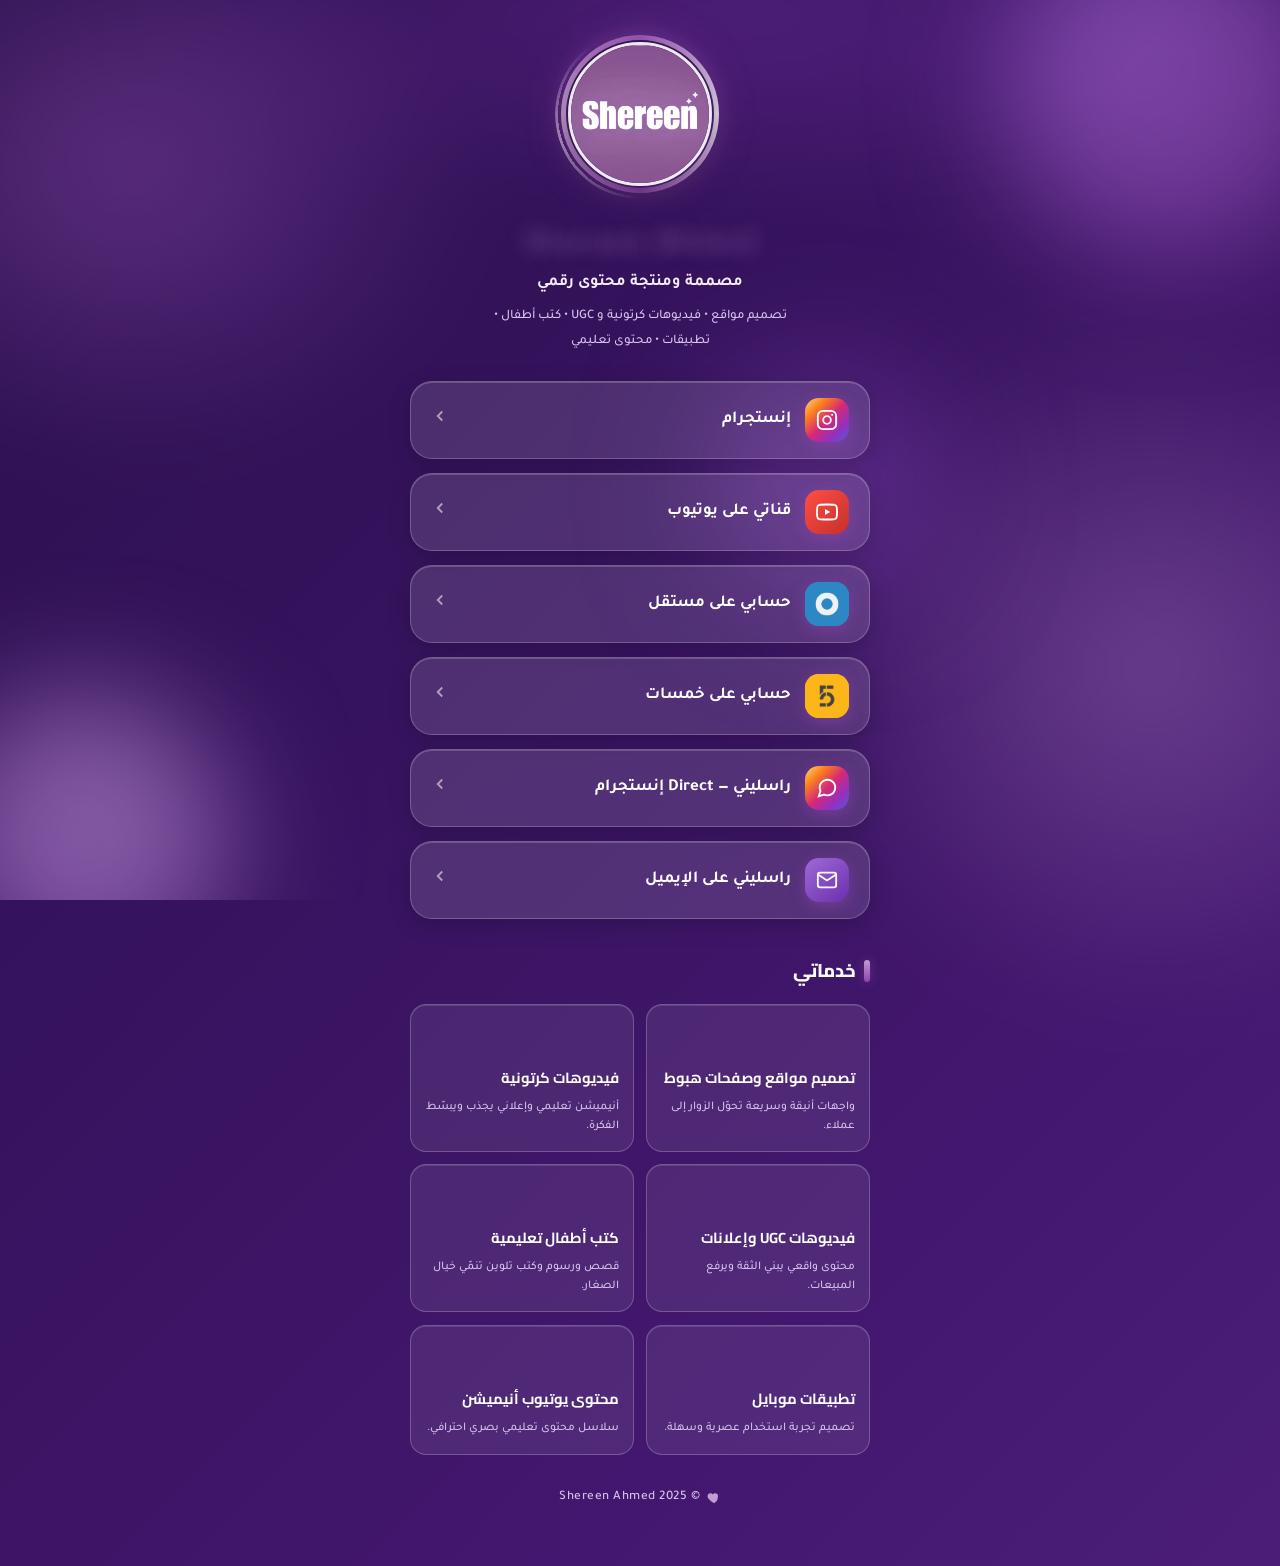
==== index.html @ d94af815 "Rename shereen-ahmed.html to index.html" ====
<!DOCTYPE html>
<html lang="ar" dir="rtl">
<head>
<meta charset="UTF-8" />
<meta name="viewport" content="width=device-width, initial-scale=1.0, maximum-scale=5.0" />
<title>Shereen Ahmed — مصممة ومنتجة محتوى رقمي</title>
<meta name="description" content="Shereen Ahmed — تصميم مواقع، فيديوهات كرتونية و UGC، كتب أطفال، تطبيقات، ومحتوى تعليمي." />
<link rel="preconnect" href="https://fonts.googleapis.com" />
<link rel="preconnect" href="https://fonts.gstatic.com" crossorigin />
<link href="https://fonts.googleapis.com/css2?family=Cairo:wght@400;600;700;800;900&family=Tajawal:wght@400;500;700;800&display=swap" rel="stylesheet" />
<style>
  :root{
    --p-deep:#5B2A86;        /* بنفسجي غامق */
    --p-mid:#8E44AD;         /* بنفسجي أساسي */
    --p-bright:#9B59B6;      /* بنفسجي فاتح */
    --p-light:#C39BD3;       /* لافندر */
    --p-pale:#EBDEF7;        /* لافندر فاتح جداً */
    --white:#ffffff;
    --glass:rgba(255,255,255,0.08);
    --glass-strong:rgba(255,255,255,0.12);
    --glass-border:rgba(255,255,255,0.22);
    --shadow-p:rgba(142,68,173,0.55);
    --text:#F4ECFB;
    --text-dim:#D6C3EC;
    --radius:22px;
    --radius-sm:16px;
  }

  *{box-sizing:border-box;margin:0;padding:0;-webkit-tap-highlight-color:transparent;}
  html{scroll-behavior:smooth;}
  body{
    font-family:'Tajawal','Cairo',system-ui,sans-serif;
    color:var(--text);
    min-height:100vh;
    overflow-x:hidden;
    background:linear-gradient(135deg,#2a0f4d,#43176f,#5B2A86,#3a134f,#4a1d73);
    background-size:300% 300%;
    animation:gradientShift 18s ease infinite;
    display:flex;
    justify-content:center;
    padding:42px 18px 60px;
    position:relative;
  }
  @keyframes gradientShift{
    0%{background-position:0% 50%;}
    50%{background-position:100% 50%;}
    100%{background-position:0% 50%;}
  }
  /* طبقة شفق (aurora) متحركة فوق الخلفية */
  body::before{
    content:"";position:fixed;inset:-30%;z-index:0;pointer-events:none;
    background:
      radial-gradient(closest-side at 25% 30%, rgba(155,89,182,.35), transparent 70%),
      radial-gradient(closest-side at 75% 65%, rgba(195,155,211,.28), transparent 70%),
      radial-gradient(closest-side at 55% 20%, rgba(110,47,160,.30), transparent 70%);
    filter:blur(40px);mix-blend-mode:screen;
    animation:aurora 24s ease-in-out infinite alternate;
  }
  @keyframes aurora{
    0%{transform:translate3d(0,0,0) rotate(0deg) scale(1);}
    50%{transform:translate3d(3%,-4%,0) rotate(8deg) scale(1.12);}
    100%{transform:translate3d(-3%,4%,0) rotate(-6deg) scale(1.05);}
  }

  /* ===== الخلفية: orbs/blobs متحركة ===== */
  .bg-fx{position:fixed;inset:0;z-index:0;overflow:hidden;pointer-events:none;}
  .orb{
    position:absolute;border-radius:50%;filter:blur(60px);opacity:.55;
    mix-blend-mode:screen;animation:float 18s ease-in-out infinite;
  }
  .orb.o1{width:340px;height:340px;top:-80px;right:-60px;
    background:radial-gradient(circle at 30% 30%,#b06ee0,#8E44AD);animation-duration:20s;}
  .orb.o2{width:300px;height:300px;bottom:-90px;left:-70px;
    background:radial-gradient(circle at 60% 40%,#d2a8ef,#9B59B6);animation-duration:24s;animation-delay:-6s;}
  .orb.o3{width:240px;height:240px;top:40%;left:55%;
    background:radial-gradient(circle at 50% 50%,#7d3fb3,#5B2A86);animation-duration:28s;animation-delay:-12s;}
  @keyframes float{
    0%,100%{transform:translate(0,0) scale(1);}
    33%{transform:translate(30px,-40px) scale(1.08);}
    66%{transform:translate(-25px,25px) scale(.95);}
  }

  /* ===== نقاط لمعان (sparkles) ===== */
  .sparkles{position:fixed;inset:0;z-index:1;pointer-events:none;}
  .spark{position:absolute;color:#fff;opacity:0;animation:twinkle 4s ease-in-out infinite;}
  @keyframes twinkle{
    0%,100%{opacity:0;transform:scale(.4) rotate(0deg);}
    50%{opacity:.9;transform:scale(1) rotate(90deg);}
  }

  /* ===== الحاوية ===== */
  .wrap{
    position:relative;z-index:2;width:100%;max-width:460px;
    display:flex;flex-direction:column;align-items:center;
  }

  /* عناصر تدخل بأنيميشن سينمائي (fade + scale + blur clear) */
  .reveal{opacity:0;transform:translateY(34px) scale(.94);filter:blur(8px);
    animation:revealUp 1.1s cubic-bezier(.16,.84,.27,1) forwards;}
  @keyframes revealUp{to{opacity:1;transform:translateY(0) scale(1);filter:blur(0);}}

  /* كشف الاسم حرف حرف */
  .name{perspective:600px;direction:ltr;unicode-bidi:bidi-override;}
  .name .ch{
    display:inline-block;opacity:0;transform:translateY(40px) rotateX(-90deg);
    transform-origin:bottom;animation:charIn .7s cubic-bezier(.2,.9,.3,1) forwards;
  }
  .name .ch.space{width:.3em;}
  @keyframes charIn{to{opacity:1;transform:translateY(0) rotateX(0);}}

  /* ===== الصورة الشخصية بإطار مضيء دوّار ===== */
  .avatar-shell{position:relative;width:144px;height:144px;margin-bottom:22px;}
  /* هالة نابضة خلف الصورة */
  .avatar-shell::before{
    content:"";position:absolute;inset:-22px;border-radius:50%;z-index:0;
    background:radial-gradient(circle,rgba(155,89,182,.55),transparent 70%);
    animation:halo 3.4s ease-in-out infinite;
  }
  @keyframes halo{
    0%,100%{transform:scale(.9);opacity:.5;}
    50%{transform:scale(1.15);opacity:.9;}
  }
  .avatar-ring{
    position:absolute;inset:-7px;border-radius:50%;
    background:conic-gradient(from 0deg,#9B59B6,#EBDEF7,#8E44AD,#C39BD3,#9B59B6);
    animation:spin 6s linear infinite;
    filter:drop-shadow(0 0 16px var(--shadow-p));
  }
  /* حلقة ثانية معاكسة الاتجاه */
  .avatar-ring2{
    position:absolute;inset:-13px;border-radius:50%;z-index:0;
    background:conic-gradient(from 180deg,transparent,rgba(235,222,247,.7),transparent 40%);
    animation:spinRev 9s linear infinite;
    -webkit-mask:radial-gradient(farthest-side,transparent calc(100% - 3px),#000 0);
            mask:radial-gradient(farthest-side,transparent calc(100% - 3px),#000 0);
  }
  .avatar-ring::after{
    content:"";position:absolute;inset:5px;border-radius:50%;
    background:linear-gradient(160deg,#3a134f,#5B2A86);
  }
  @keyframes spin{to{transform:rotate(360deg);}}
  @keyframes spinRev{to{transform:rotate(-360deg);}}
  .avatar{
    position:absolute;inset:0;width:100%;height:100%;border-radius:50%;
    object-fit:cover;border:3px solid rgba(255,255,255,.9);z-index:2;
    box-shadow:0 8px 30px rgba(0,0,0,.4);
    opacity:0;transform:scale(.5) rotate(-18deg);filter:blur(10px);
    animation:avatarIn 1.2s cubic-bezier(.16,.84,.27,1) .1s forwards;
  }
  @keyframes avatarIn{to{opacity:1;transform:scale(1) rotate(0);filter:blur(0);}}

  /* ===== الاسم والتعريف ===== */
  .name{
    font-family:'Cairo',sans-serif;font-weight:900;font-size:2rem;letter-spacing:.5px;
    background:linear-gradient(120deg,#fff 0%,#EBDEF7 50%,#C39BD3 100%);
    -webkit-background-clip:text;background-clip:text;color:transparent;
    text-shadow:0 2px 18px rgba(195,155,211,.25);margin-bottom:6px;text-align:center;
  }
  .tagline{font-size:1.02rem;font-weight:700;color:var(--text);text-align:center;margin-bottom:12px;}
  .services-line{
    font-size:.82rem;color:var(--text-dim);text-align:center;line-height:1.9;
    max-width:340px;margin-bottom:26px;font-weight:500;
  }
  .services-line span{white-space:nowrap;}

  /* ===== أزرار الروابط ===== */
  .links{width:100%;display:flex;flex-direction:column;gap:14px;margin-bottom:34px;}
  .link-btn{
    position:relative;display:flex;align-items:center;gap:14px;width:100%;
    padding:16px 20px;border-radius:var(--radius);cursor:pointer;text-decoration:none;
    color:var(--white);font-family:'Tajawal',sans-serif;font-weight:700;font-size:1.05rem;
    background:var(--glass-strong);backdrop-filter:blur(14px);-webkit-backdrop-filter:blur(14px);
    border:1px solid var(--glass-border);overflow:hidden;
    box-shadow:0 6px 22px rgba(0,0,0,.18),inset 0 1px 0 rgba(255,255,255,.18);
    transform-style:preserve-3d;will-change:transform;
    transition:transform .3s cubic-bezier(.2,.7,.2,1),box-shadow .35s,border-color .35s;
  }
  /* وهج زجاجي يتبع المؤشر */
  .link-btn .glow{
    position:absolute;inset:0;border-radius:inherit;pointer-events:none;opacity:0;
    background:radial-gradient(180px circle at var(--mx,50%) var(--my,50%),rgba(235,222,247,.30),transparent 60%);
    transition:opacity .3s;z-index:1;
  }
  .link-btn:hover .glow{opacity:1;}
  .link-btn .ic,.link-btn .txt,.link-btn .arrow{position:relative;z-index:2;transform:translateZ(28px);}
  .link-btn .ic{
    flex-shrink:0;width:44px;height:44px;border-radius:14px;display:grid;place-items:center;
    background:linear-gradient(140deg,var(--p-bright),var(--p-deep));
    box-shadow:0 4px 14px var(--shadow-p);transition:box-shadow .35s,transform .35s;
  }
  .link-btn:hover .ic{box-shadow:0 0 18px var(--p-light),0 4px 14px var(--shadow-p);}
  /* ألوان أيقونات المنصات */
  .ic-ig{background:linear-gradient(135deg,#feda75,#fa7e1e,#d62976,#962fbf,#4f5bd5)!important;}
  .ic-yt{background:linear-gradient(135deg,#ff4e45,#c4302b)!important;}
  .ic-mq{background:#3b8dd0!important;}
  .ic-km{background:#f7b500!important;}
  /* صور اللوجو داخل الأيقونة */
  .ic img{width:100%;height:100%;object-fit:cover;border-radius:inherit;display:block;}
  .ic-em{background:linear-gradient(140deg,#a06ad6,#6a2fae)!important;}
  .link-btn .ic svg{width:22px;height:22px;stroke:#fff;fill:none;stroke-width:2;}
  .link-btn .txt{flex:1;text-align:right;}
  .link-btn .arrow{opacity:.55;transition:transform .35s,opacity .35s;}
  .link-btn .arrow svg{width:18px;height:18px;stroke:#fff;fill:none;stroke-width:2.4;}
  /* shine sweep */
  .link-btn::before{
    content:"";position:absolute;top:0;left:-140%;width:60%;height:100%;
    background:linear-gradient(115deg,transparent,rgba(255,255,255,.38),transparent);
    transform:skewX(-20deg);transition:none;
  }
  .link-btn:hover{
    transform:translateY(-5px);border-color:rgba(195,155,211,.6);
    box-shadow:0 14px 34px var(--shadow-p),0 0 0 1px rgba(195,155,211,.35),inset 0 1px 0 rgba(255,255,255,.25);
  }
  .link-btn:hover::before{animation:sweep .85s ease;}
  @keyframes sweep{from{left:-140%;}to{left:140%;}}
  .link-btn:hover .arrow{transform:translateX(-5px);opacity:1;}
  .link-btn:active{transform:translateY(-1px) scale(.99);}

  /* ===== قسم الخدمات ===== */
  .section-title{
    font-family:'Cairo',sans-serif;font-weight:800;font-size:1.15rem;color:#fff;
    margin-bottom:16px;display:flex;align-items:center;gap:8px;align-self:flex-start;
  }
  .section-title::before{content:"";width:6px;height:22px;border-radius:4px;
    background:linear-gradient(var(--p-light),var(--p-mid));box-shadow:0 0 10px var(--shadow-p);}
  .services-grid{
    width:100%;display:grid;grid-template-columns:repeat(2,1fr);gap:12px;margin-bottom:36px;
  }
  .svc-card{
    position:relative;background:var(--glass);backdrop-filter:blur(12px);-webkit-backdrop-filter:blur(12px);
    border:1px solid var(--glass-border);border-radius:var(--radius-sm);
    padding:16px 14px;display:flex;flex-direction:column;gap:9px;overflow:hidden;
    box-shadow:inset 0 1px 0 rgba(255,255,255,.12);
    transform-style:preserve-3d;will-change:transform;
    transition:transform .3s cubic-bezier(.2,.7,.2,1),box-shadow .3s,border-color .3s;
  }
  .svc-card .glare{
    position:absolute;inset:0;border-radius:inherit;pointer-events:none;opacity:0;z-index:1;
    background:radial-gradient(140px circle at var(--mx,50%) var(--my,50%),rgba(255,255,255,.28),transparent 55%);
    transition:opacity .3s;
  }
  .svc-card:hover .glare{opacity:1;}
  .svc-card:hover{border-color:rgba(195,155,211,.6);box-shadow:0 14px 30px var(--shadow-p);}
  .svc-card .svc-ic,.svc-card h3,.svc-card p{position:relative;z-index:2;transform:translateZ(22px);}
  .svc-card .svc-ic{width:38px;height:38px;border-radius:11px;display:grid;place-items:center;
    background:linear-gradient(140deg,rgba(195,155,211,.35),rgba(91,42,134,.55));border:1px solid var(--glass-border);}
  .svc-card .svc-ic svg{width:20px;height:20px;stroke:#fff;fill:none;stroke-width:1.9;}
  .svc-card h3{font-family:'Cairo',sans-serif;font-size:.92rem;font-weight:700;color:#fff;line-height:1.4;}
  .svc-card p{font-size:.74rem;color:var(--text-dim);line-height:1.6;font-weight:500;}

  /* ===== Footer ===== */
  footer{text-align:center;font-size:.82rem;color:var(--text-dim);font-weight:500;
    letter-spacing:.5px;opacity:.85;display:flex;align-items:center;gap:7px;}
  footer .heart{color:var(--p-light);}

  @media(max-width:380px){
    .name{font-size:1.7rem;}
    .services-grid{grid-template-columns:1fr;}
    .link-btn{font-size:.98rem;padding:14px 16px;}
  }
  @media (prefers-reduced-motion:reduce){
    .reveal,.orb,.spark,.avatar-ring,.avatar-ring2,.avatar,.name .ch,
    body,body::before,.avatar-shell::before{animation:none!important;}
    .reveal,.name .ch,.avatar{opacity:1!important;transform:none!important;filter:none!important;}
  }
</style>
</head>
<body>

  <!-- خلفية متحركة -->
  <div class="bg-fx">
    <div class="orb o1"></div>
    <div class="orb o2"></div>
    <div class="orb o3"></div>
  </div>
  <div class="sparkles" id="sparkles"></div>

  <main class="wrap">

    <!-- الصورة الشخصية -->
    <div class="avatar-shell reveal" style="animation-delay:.05s">
      <div class="avatar-ring2"></div>
      <div class="avatar-ring"></div>
      <img class="avatar" src="logo.png" alt="Shereen Ahmed" />
    </div>

    <!-- الاسم -->
    <h1 class="name" id="nameEl" data-text="Shereen Ahmed">Shereen Ahmed</h1>
    <p class="tagline reveal" style="animation-delay:1.15s">مصممة ومنتجة محتوى رقمي</p>
    <p class="services-line reveal" style="animation-delay:1.35s">
      <span>تصميم مواقع</span> • <span>فيديوهات كرتونية و UGC</span> • <span>كتب أطفال</span> • <span>تطبيقات</span> • <span>محتوى تعليمي</span>
    </p>

    <!-- أزرار الروابط -->
    <nav class="links reveal" style="animation-delay:1.55s" id="links">
      <a class="link-btn" href="https://www.instagram.com/shereensedik86/" target="_blank" rel="noopener">
        <span class="glow"></span>
        <span class="ic ic-ig"><svg viewBox="0 0 24 24"><rect x="2" y="2" width="20" height="20" rx="5.5"/><circle cx="12" cy="12" r="4.2"/><circle cx="17.6" cy="6.4" r="1.1" fill="#fff" stroke="none"/></svg></span>
        <span class="txt">إنستجرام</span>
        <span class="arrow"><svg viewBox="0 0 24 24"><polyline points="15 18 9 12 15 6"/></svg></span>
      </a>
      <a class="link-btn" href="https://www.youtube.com/@Meswadda1" target="_blank" rel="noopener">
        <span class="glow"></span>
        <span class="ic ic-yt"><svg viewBox="0 0 24 24"><path d="M22.5 6.4a3 3 0 0 0-2.1-2.1C18.6 3.8 12 3.8 12 3.8s-6.6 0-8.4.5A3 3 0 0 0 1.5 6.4 31 31 0 0 0 1 12a31 31 0 0 0 .5 5.6 3 3 0 0 0 2.1 2.1c1.8.5 8.4.5 8.4.5s6.6 0 8.4-.5a3 3 0 0 0 2.1-2.1A31 31 0 0 0 23 12a31 31 0 0 0-.5-5.6z"/><polygon points="9.8 15.3 15.5 12 9.8 8.7 9.8 15.3" fill="#fff" stroke="none"/></svg></span>
        <span class="txt">قناتي على يوتيوب</span>
        <span class="arrow"><svg viewBox="0 0 24 24"><polyline points="15 18 9 12 15 6"/></svg></span>
      </a>
      <a class="link-btn" href="https://mostaql.com/u/shereen_ahmed86" target="_blank" rel="noopener">
        <span class="glow"></span>
        <span class="ic ic-mq"><img src="1images.png" alt="مستقل" /></span>
        <span class="txt">حسابي على مستقل</span>
        <span class="arrow"><svg viewBox="0 0 24 24"><polyline points="15 18 9 12 15 6"/></svg></span>
      </a>
      <a class="link-btn" href="https://khamsat.com/user/shereen_ahmed86" target="_blank" rel="noopener">
        <span class="glow"></span>
        <span class="ic ic-km"><img src="images.png" alt="خمسات" /></span>
        <span class="txt">حسابي على خمسات</span>
        <span class="arrow"><svg viewBox="0 0 24 24"><polyline points="15 18 9 12 15 6"/></svg></span>
      </a>
      <a class="link-btn" href="https://ig.me/m/shereensedik86" target="_blank" rel="noopener">
        <span class="glow"></span>
        <span class="ic ic-ig"><svg viewBox="0 0 24 24"><path d="M21 11.5a8.38 8.38 0 0 1-.9 3.8 8.5 8.5 0 0 1-7.6 4.7 8.38 8.38 0 0 1-3.8-.9L3 21l1.9-5.7a8.38 8.38 0 0 1-.9-3.8 8.5 8.5 0 0 1 4.7-7.6 8.38 8.38 0 0 1 3.8-.9h.5a8.48 8.48 0 0 1 8 8v.5z"/></svg></span>
        <span class="txt">راسليني — Direct إنستجرام</span>
        <span class="arrow"><svg viewBox="0 0 24 24"><polyline points="15 18 9 12 15 6"/></svg></span>
      </a>
      <a class="link-btn" href="mailto:khamsatprojects@gmail.com" rel="noopener">
        <span class="glow"></span>
        <span class="ic ic-em"><svg viewBox="0 0 24 24"><rect x="2" y="4" width="20" height="16" rx="2.5"/><path d="M3 6.5l9 6 9-6"/></svg></span>
        <span class="txt">راسليني على الإيميل</span>
        <span class="arrow"><svg viewBox="0 0 24 24"><polyline points="15 18 9 12 15 6"/></svg></span>
      </a>
    </nav>

    <!-- قسم الخدمات -->
    <h2 class="section-title reveal" style="animation-delay:1.8s">خدماتي</h2>
    <section class="services-grid reveal" style="animation-delay:1.95s">
      <article class="svc-card">
        <span class="glare"></span>
        <span class="svc-ic"><svg viewBox="0 0 24 24"><rect x="2" y="3" width="20" height="14" rx="2"/><line x1="8" y1="21" x2="16" y2="21"/><line x1="12" y1="17" x2="12" y2="21"/></svg></span>
        <h3>تصميم مواقع وصفحات هبوط</h3>
        <p>واجهات أنيقة وسريعة تحوّل الزوار إلى عملاء.</p>
      </article>
      <article class="svc-card">
        <span class="glare"></span>
        <span class="svc-ic"><svg viewBox="0 0 24 24"><polygon points="23 7 16 12 23 17 23 7"/><rect x="1" y="5" width="15" height="14" rx="2"/></svg></span>
        <h3>فيديوهات كرتونية</h3>
        <p>أنيميشن تعليمي وإعلاني يجذب ويبسّط الفكرة.</p>
      </article>
      <article class="svc-card">
        <span class="glare"></span>
        <span class="svc-ic"><svg viewBox="0 0 24 24"><path d="M17 2.1l4 4-12 12H5v-4z"/><path d="M14 5l4 4"/></svg></span>
        <h3>فيديوهات UGC وإعلانات</h3>
        <p>محتوى واقعي يبني الثقة ويرفع المبيعات.</p>
      </article>
      <article class="svc-card">
        <span class="glare"></span>
        <span class="svc-ic"><svg viewBox="0 0 24 24"><path d="M2 3h6a4 4 0 0 1 4 4v14a3 3 0 0 0-3-3H2z"/><path d="M22 3h-6a4 4 0 0 0-4 4v14a3 3 0 0 1 3-3h7z"/></svg></span>
        <h3>كتب أطفال تعليمية</h3>
        <p>قصص ورسوم وكتب تلوين تنمّي خيال الصغار.</p>
      </article>
      <article class="svc-card">
        <span class="glare"></span>
        <span class="svc-ic"><svg viewBox="0 0 24 24"><rect x="5" y="2" width="14" height="20" rx="3"/><line x1="12" y1="18" x2="12" y2="18"/></svg></span>
        <h3>تطبيقات موبايل</h3>
        <p>تصميم تجربة استخدام عصرية وسهلة.</p>
      </article>
      <article class="svc-card">
        <span class="glare"></span>
        <span class="svc-ic"><svg viewBox="0 0 24 24"><path d="M22.5 6.4a3 3 0 0 0-2.1-2.1C18.6 3.8 12 3.8 12 3.8s-6.6 0-8.4.5A3 3 0 0 0 1.5 6.4 31 31 0 0 0 1 12a31 31 0 0 0 .5 5.6 3 3 0 0 0 2.1 2.1c1.8.5 8.4.5 8.4.5s6.6 0 8.4-.5a3 3 0 0 0 2.1-2.1A31 31 0 0 0 23 12a31 31 0 0 0-.5-5.6z"/><polygon points="9.8 15.3 15.5 12 9.8 8.7 9.8 15.3"/></svg></span>
        <h3>محتوى يوتيوب أنيميشن</h3>
        <p>سلاسل محتوى تعليمي بصري احترافي.</p>
      </article>
    </section>

    <footer class="reveal" style="animation-delay:2.15s">
      <svg class="heart" width="14" height="14" viewBox="0 0 24 24" fill="currentColor"><path d="M12 21s-7-4.35-10-8.5C-0.5 8 2 4 6 4c2 0 3.5 1.2 4 2 .5-.8 2-2 4-2 4 0 6.5 4 4 8.5C19 16.65 12 21 12 21z"/></svg>
      © Shereen Ahmed 2025
    </footer>
  </main>

<script>
(function(){
  "use strict";

  var reduceMotion = window.matchMedia && window.matchMedia('(prefers-reduced-motion: reduce)').matches;

  /* ===== كشف الاسم حرف حرف ===== */
  (function splitName(){
    var el = document.getElementById('nameEl');
    if(!el) return;
    var text = el.getAttribute('data-text') || el.textContent;
    el.textContent = '';
    var base = 0.55; // يبدأ بعد ظهور الصورة
    for(var i=0;i<text.length;i++){
      var c = text[i];
      var span = document.createElement('span');
      span.className = 'ch' + (c === ' ' ? ' space' : '');
      span.textContent = c === ' ' ? ' ' : c;
      if(reduceMotion){ span.style.opacity=1; span.style.transform='none'; }
      else { span.style.animationDelay = (base + i*0.045) + 's'; }
      el.appendChild(span);
    }
  })();

  /* ===== تأثير الميل ثلاثي الأبعاد (3D tilt) ===== */
  (function tilt(){
    if(reduceMotion) return;
    var isTouch = window.matchMedia && window.matchMedia('(hover: none)').matches;
    if(isTouch) return; // نتركه للموبايل بدون tilt لتجربة أنعم

    var cards = document.querySelectorAll('.svc-card, .link-btn');
    cards.forEach(function(card){
      var max = card.classList.contains('link-btn') ? 7 : 11; // درجة الميل
      card.addEventListener('pointermove', function(e){
        var r = card.getBoundingClientRect();
        var px = (e.clientX - r.left) / r.width;
        var py = (e.clientY - r.top) / r.height;
        var rx = (0.5 - py) * max;
        var ry = (px - 0.5) * max;
        var lift = card.classList.contains('link-btn') ? 'translateY(-5px)' : 'translateY(-2px)';
        card.style.transform = 'perspective(700px) rotateX('+rx+'deg) rotateY('+ry+'deg) '+lift;
        card.style.setProperty('--mx', (px*100)+'%');
        card.style.setProperty('--my', (py*100)+'%');
      });
      card.addEventListener('pointerleave', function(){
        card.style.transform = '';
      });
    });
  })();

  /* ===== توليد نقاط اللمعان ===== */
  (function makeSparkles(){
    var box = document.getElementById('sparkles');
    var count = 22;
    var svg = '<svg width="14" height="14" viewBox="0 0 24 24" fill="currentColor"><path d="M12 0l2.4 8.4L24 12l-9.6 3.6L12 24l-2.4-8.4L0 12l9.6-3.6z"/></svg>';
    for(var i=0;i<count;i++){
      var s = document.createElement('span');
      s.className = 'spark';
      s.innerHTML = svg;
      var size = (Math.random()*10 + 6);
      s.style.left = (Math.random()*100) + '%';
      s.style.top  = (Math.random()*100) + '%';
      s.style.width = size + 'px';
      s.style.height = size + 'px';
      s.style.animationDelay = (Math.random()*4) + 's';
      s.style.animationDuration = (3 + Math.random()*3) + 's';
      box.appendChild(s);
    }
  })();
})();
</script>
</body>
</html>
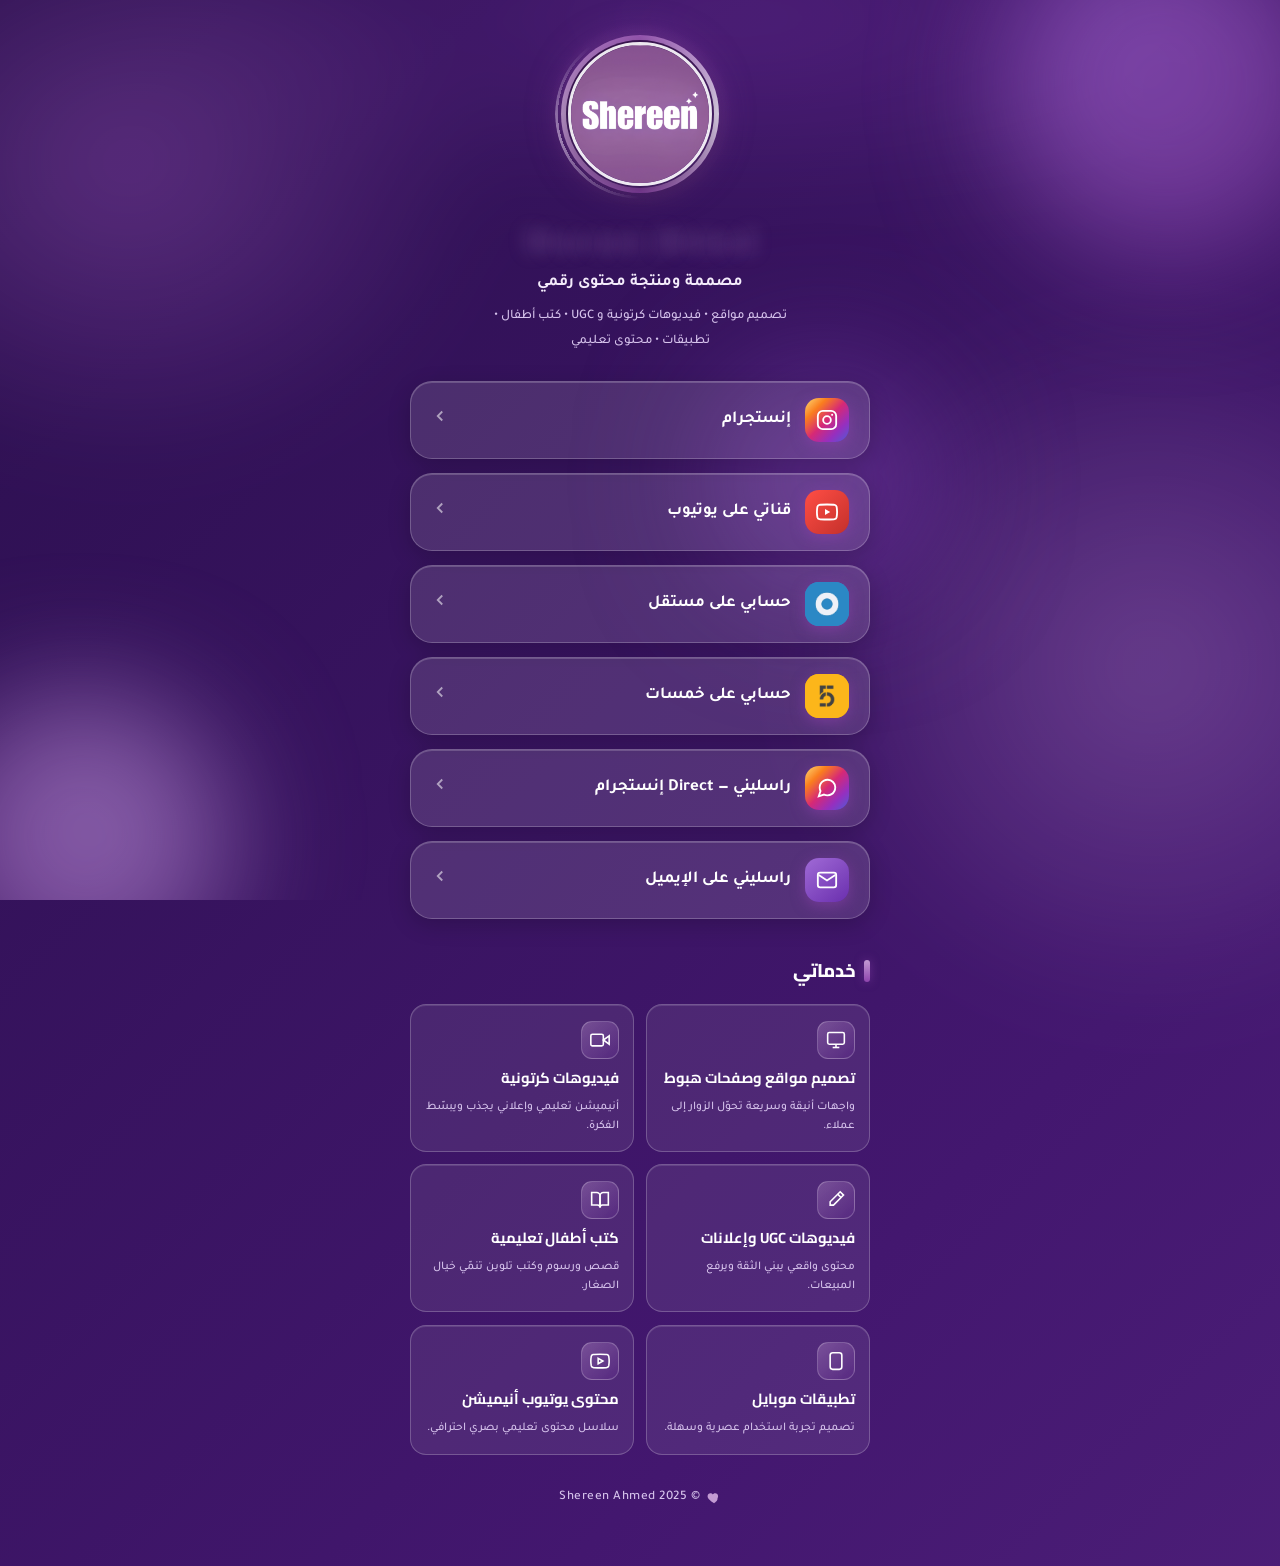
==== commit c4953aa3: "Update index.html" ====
--- a/index.html
+++ b/index.html
@@ -101,11 +101,13 @@
 
   /* كشف الاسم حرف حرف */
   .name{perspective:600px;direction:ltr;unicode-bidi:bidi-override;}
-  .name .ch{
-    display:inline-block;opacity:0;transform:translateY(40px) rotateX(-90deg);
+  .name .ch{display:inline-block;} /* الوضع الافتراضي: ظاهر دائماً (آمن لو الأنيميشن ما اشتغلش) */
+  .name .ch.space{width:.3em;}
+  /* الأنيميشن يشتغل فقط لما الـ JS يضيف كلاس animate */
+  .name.animate .ch{
+    opacity:0;transform:translateY(40px) rotateX(-90deg);
     transform-origin:bottom;animation:charIn .7s cubic-bezier(.2,.9,.3,1) forwards;
   }
-  .name .ch.space{width:.3em;}
   @keyframes charIn{to{opacity:1;transform:translateY(0) rotateX(0);}}
 
   /* ===== الصورة الشخصية بإطار مضيء دوّار ===== */
@@ -396,10 +398,10 @@
       var span = document.createElement('span');
       span.className = 'ch' + (c === ' ' ? ' space' : '');
       span.textContent = c === ' ' ? ' ' : c;
-      if(reduceMotion){ span.style.opacity=1; span.style.transform='none'; }
-      else { span.style.animationDelay = (base + i*0.045) + 's'; }
+      if(!reduceMotion){ span.style.animationDelay = (base + i*0.045) + 's'; }
       el.appendChild(span);
     }
+    if(!reduceMotion){ el.classList.add('animate'); }
   })();
 
   /* ===== تأثير الميل ثلاثي الأبعاد (3D tilt) ===== */
@@ -447,6 +449,27 @@
       box.appendChild(s);
     }
   })();
+
+  /* ===== شبكة أمان: ضمان ظهور كل العناصر حتى لو الأنيميشن ما اكتمل ===== */
+  /* (بعض متصفحات التطبيقات مثل إنستجرام قد تؤخّر/توقف الأنيميشن) */
+  function forceVisible(){
+    var nodes = document.querySelectorAll('.reveal');
+    for(var i=0;i<nodes.length;i++){
+      var n = nodes[i];
+      n.style.opacity = '1';
+      n.style.transform = 'none';
+      n.style.filter = 'none';
+    }
+    var name = document.getElementById('nameEl');
+    if(name){
+      var chs = name.querySelectorAll('.ch');
+      for(var j=0;j<chs.length;j++){
+        chs[j].style.opacity = '1';
+        chs[j].style.transform = 'none';
+      }
+    }
+  }
+  setTimeout(forceVisible, 4000);
 })();
 </script>
 </body>
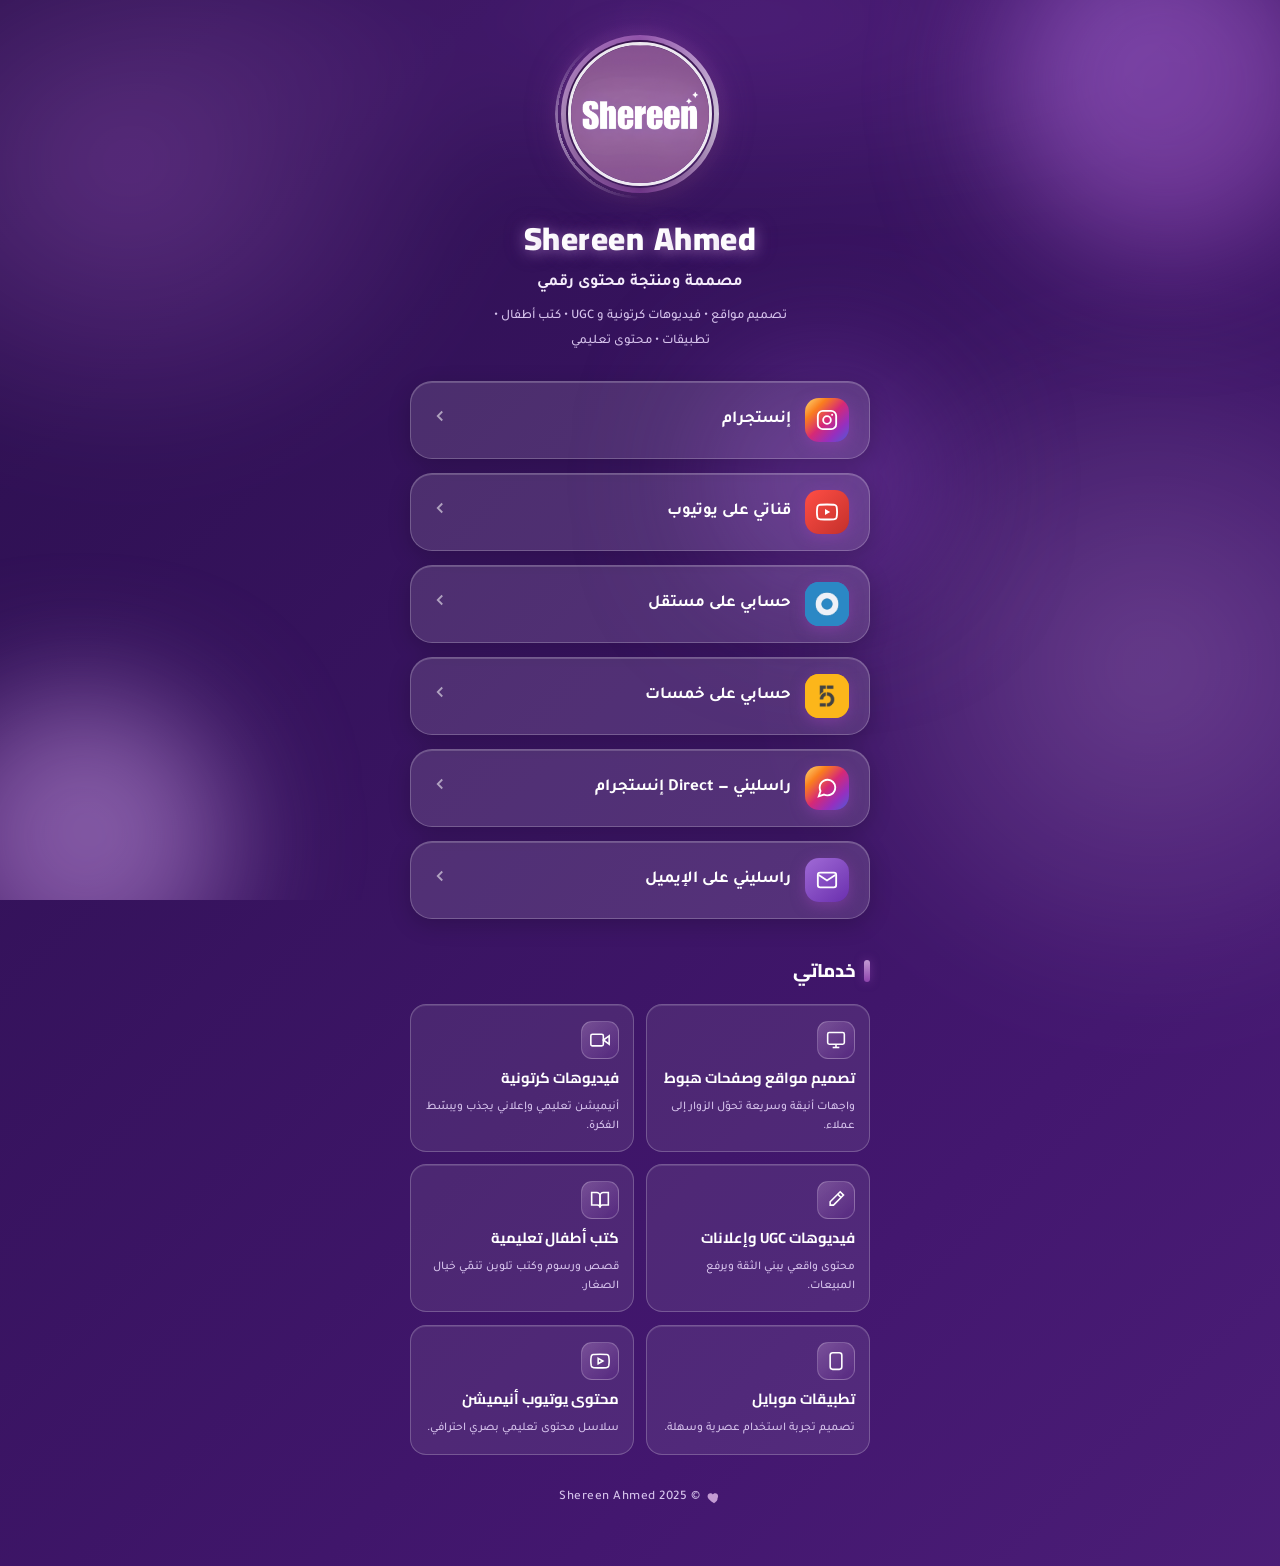
==== commit 074d7a21: "Update index.html" ====
--- a/index.html
+++ b/index.html
@@ -154,9 +154,9 @@
   /* ===== الاسم والتعريف ===== */
   .name{
     font-family:'Cairo',sans-serif;font-weight:900;font-size:2rem;letter-spacing:.5px;
-    background:linear-gradient(120deg,#fff 0%,#EBDEF7 50%,#C39BD3 100%);
-    -webkit-background-clip:text;background-clip:text;color:transparent;
-    text-shadow:0 2px 18px rgba(195,155,211,.25);margin-bottom:6px;text-align:center;
+    color:#ffffff;
+    text-shadow:0 2px 14px rgba(195,155,211,.5),0 0 22px rgba(155,89,182,.35);
+    margin-bottom:6px;text-align:center;
   }
   .tagline{font-size:1.02rem;font-weight:700;color:var(--text);text-align:center;margin-bottom:12px;}
   .services-line{
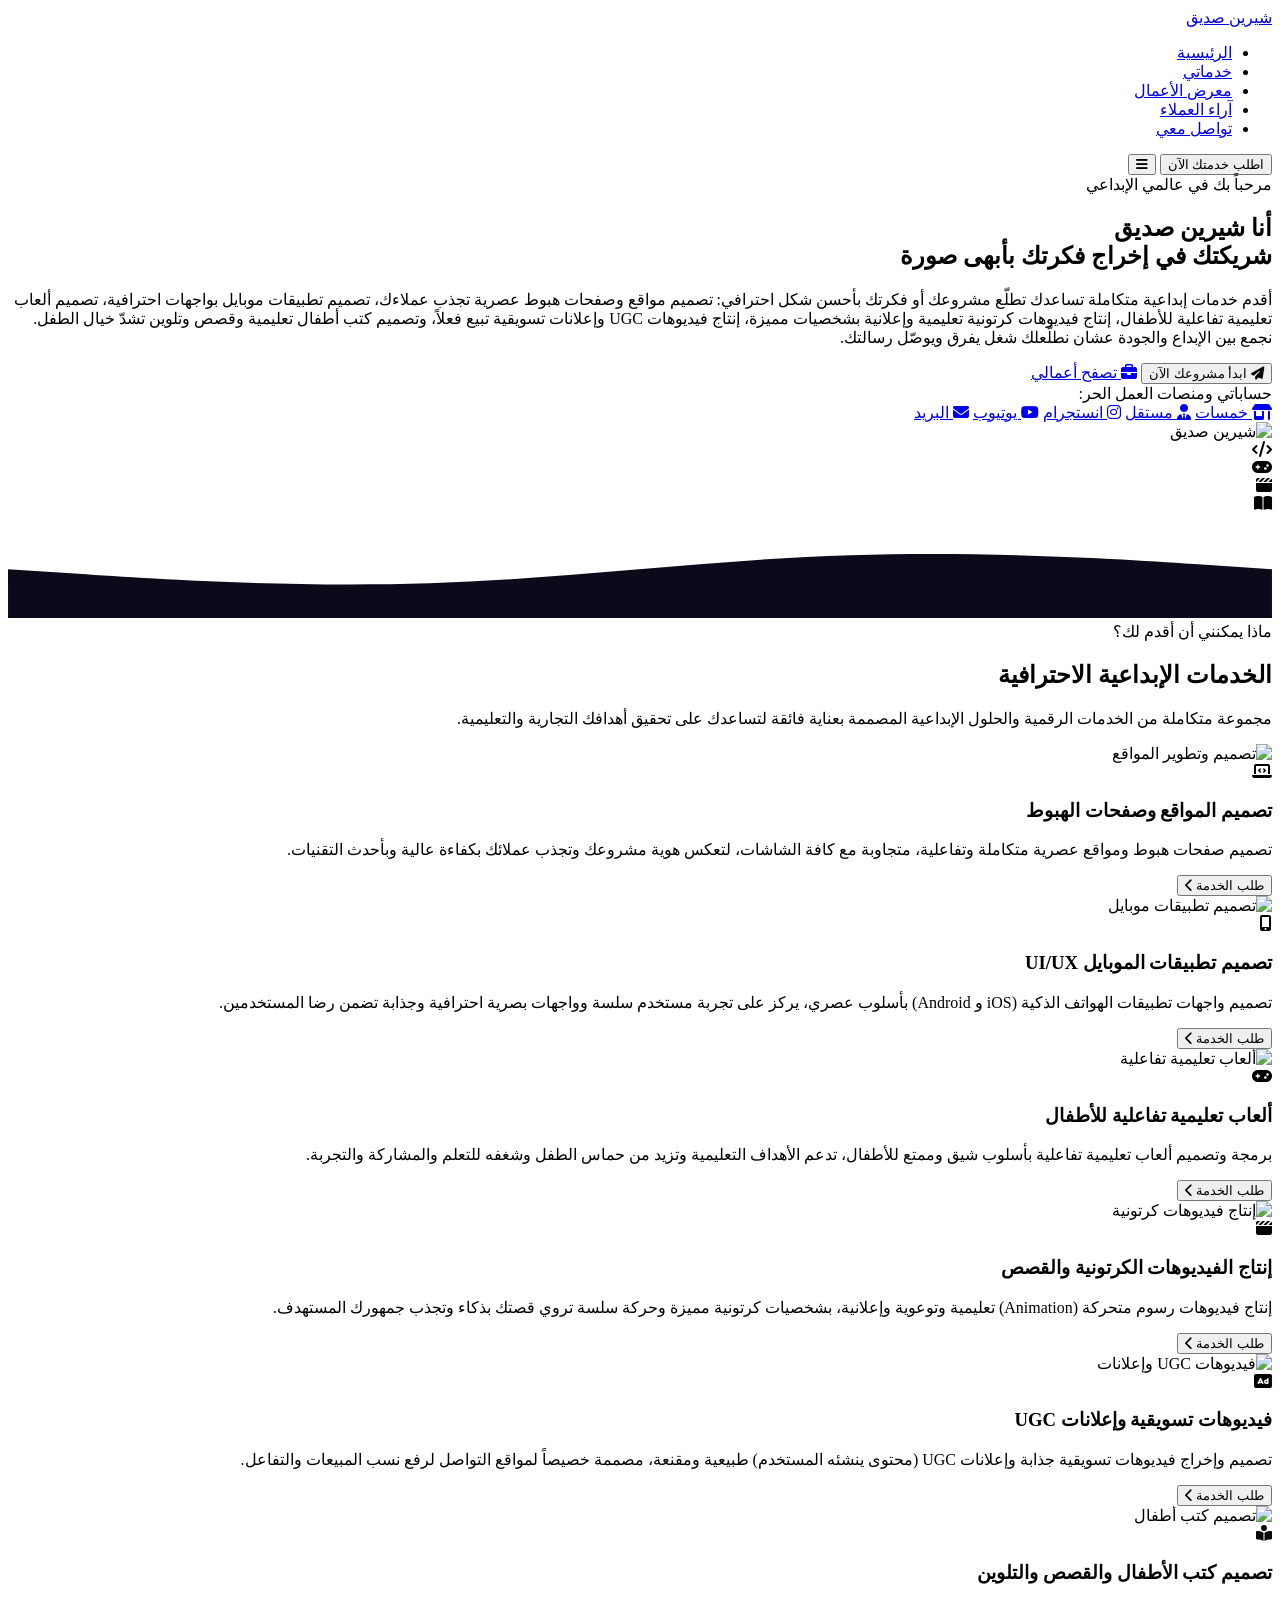
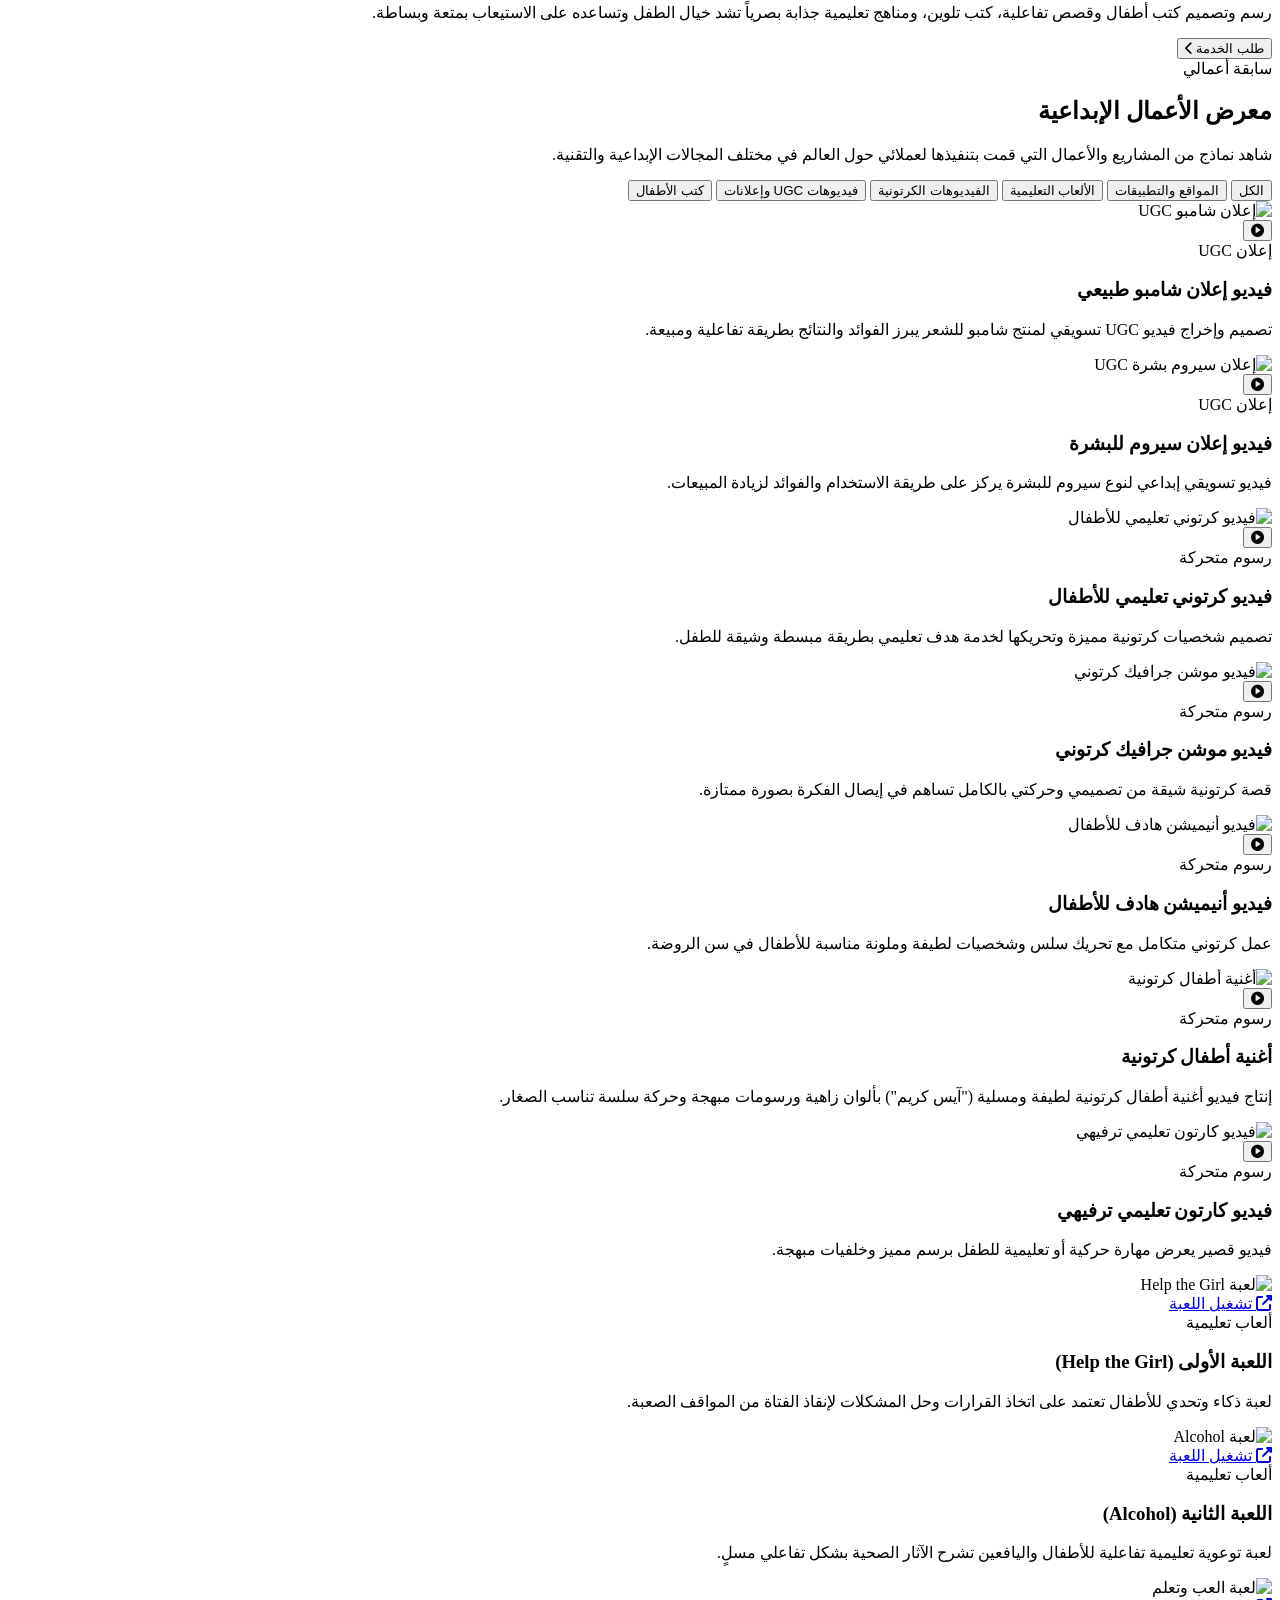
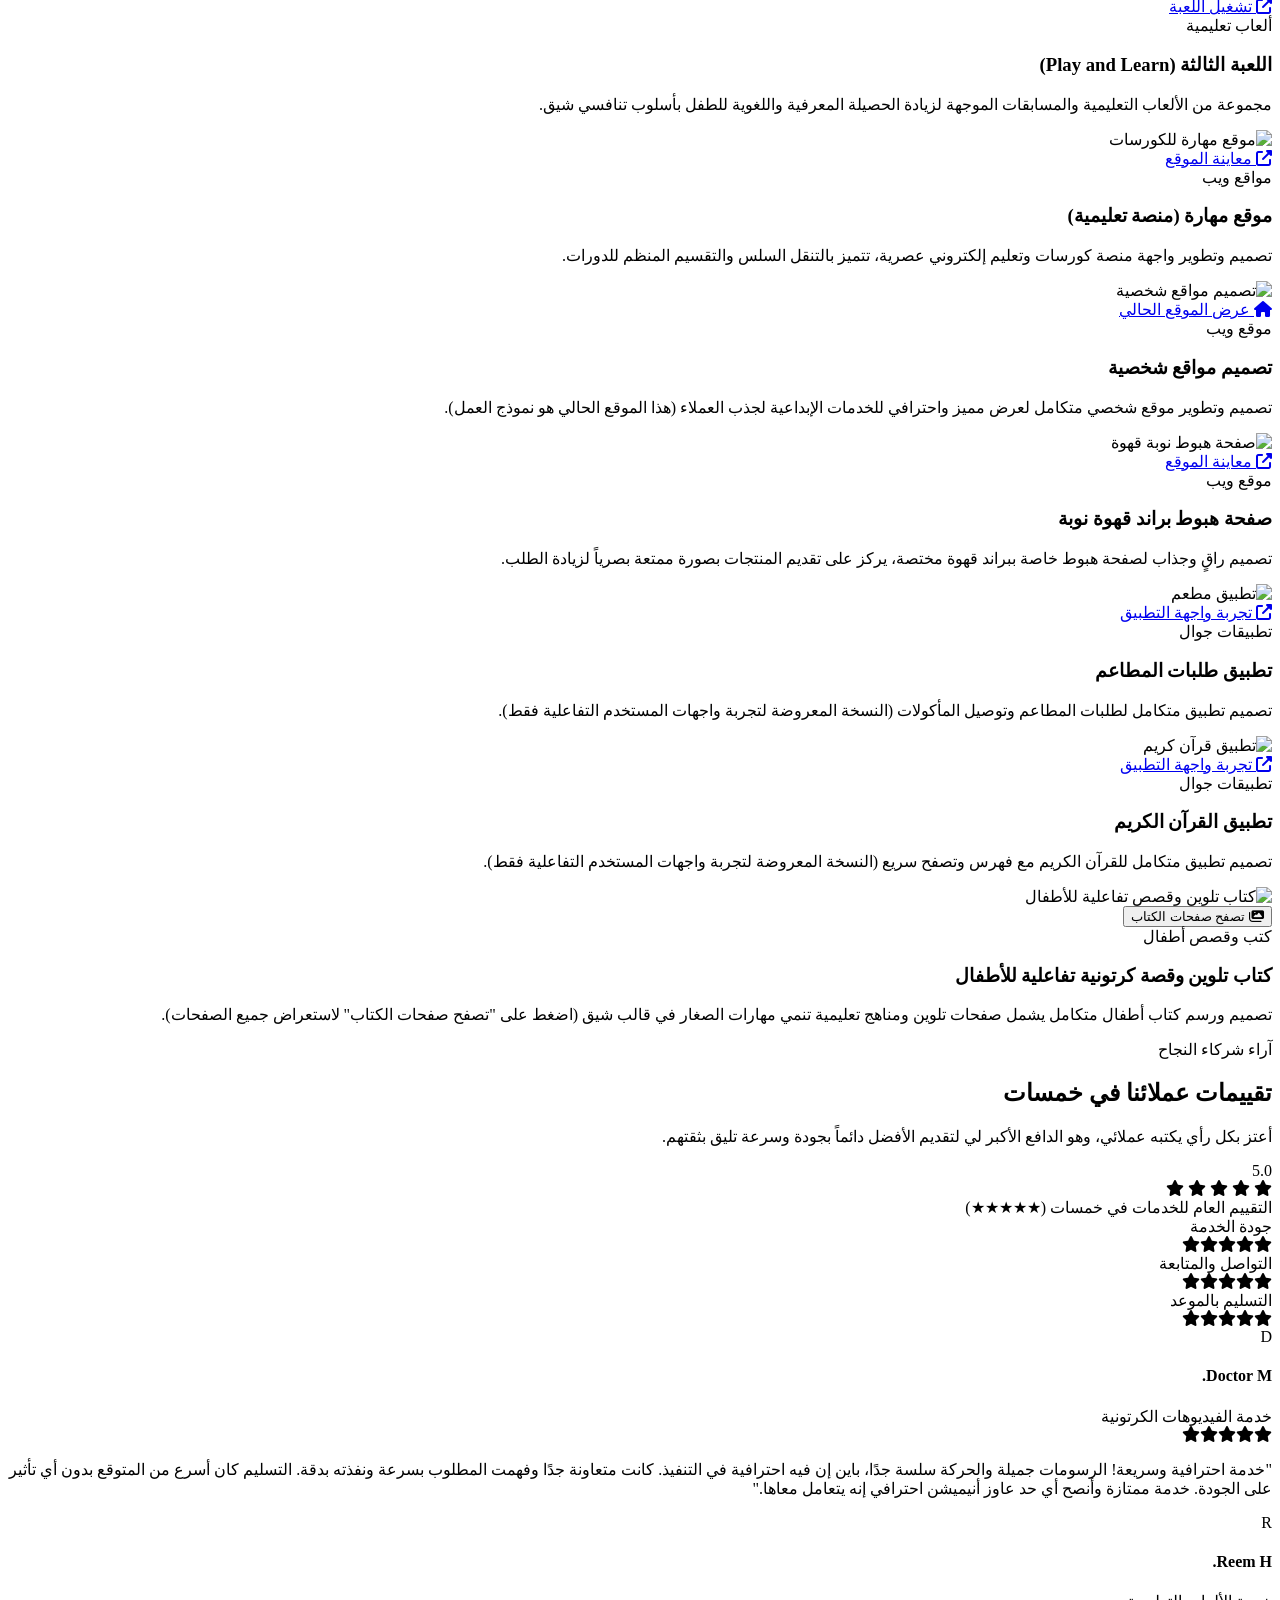
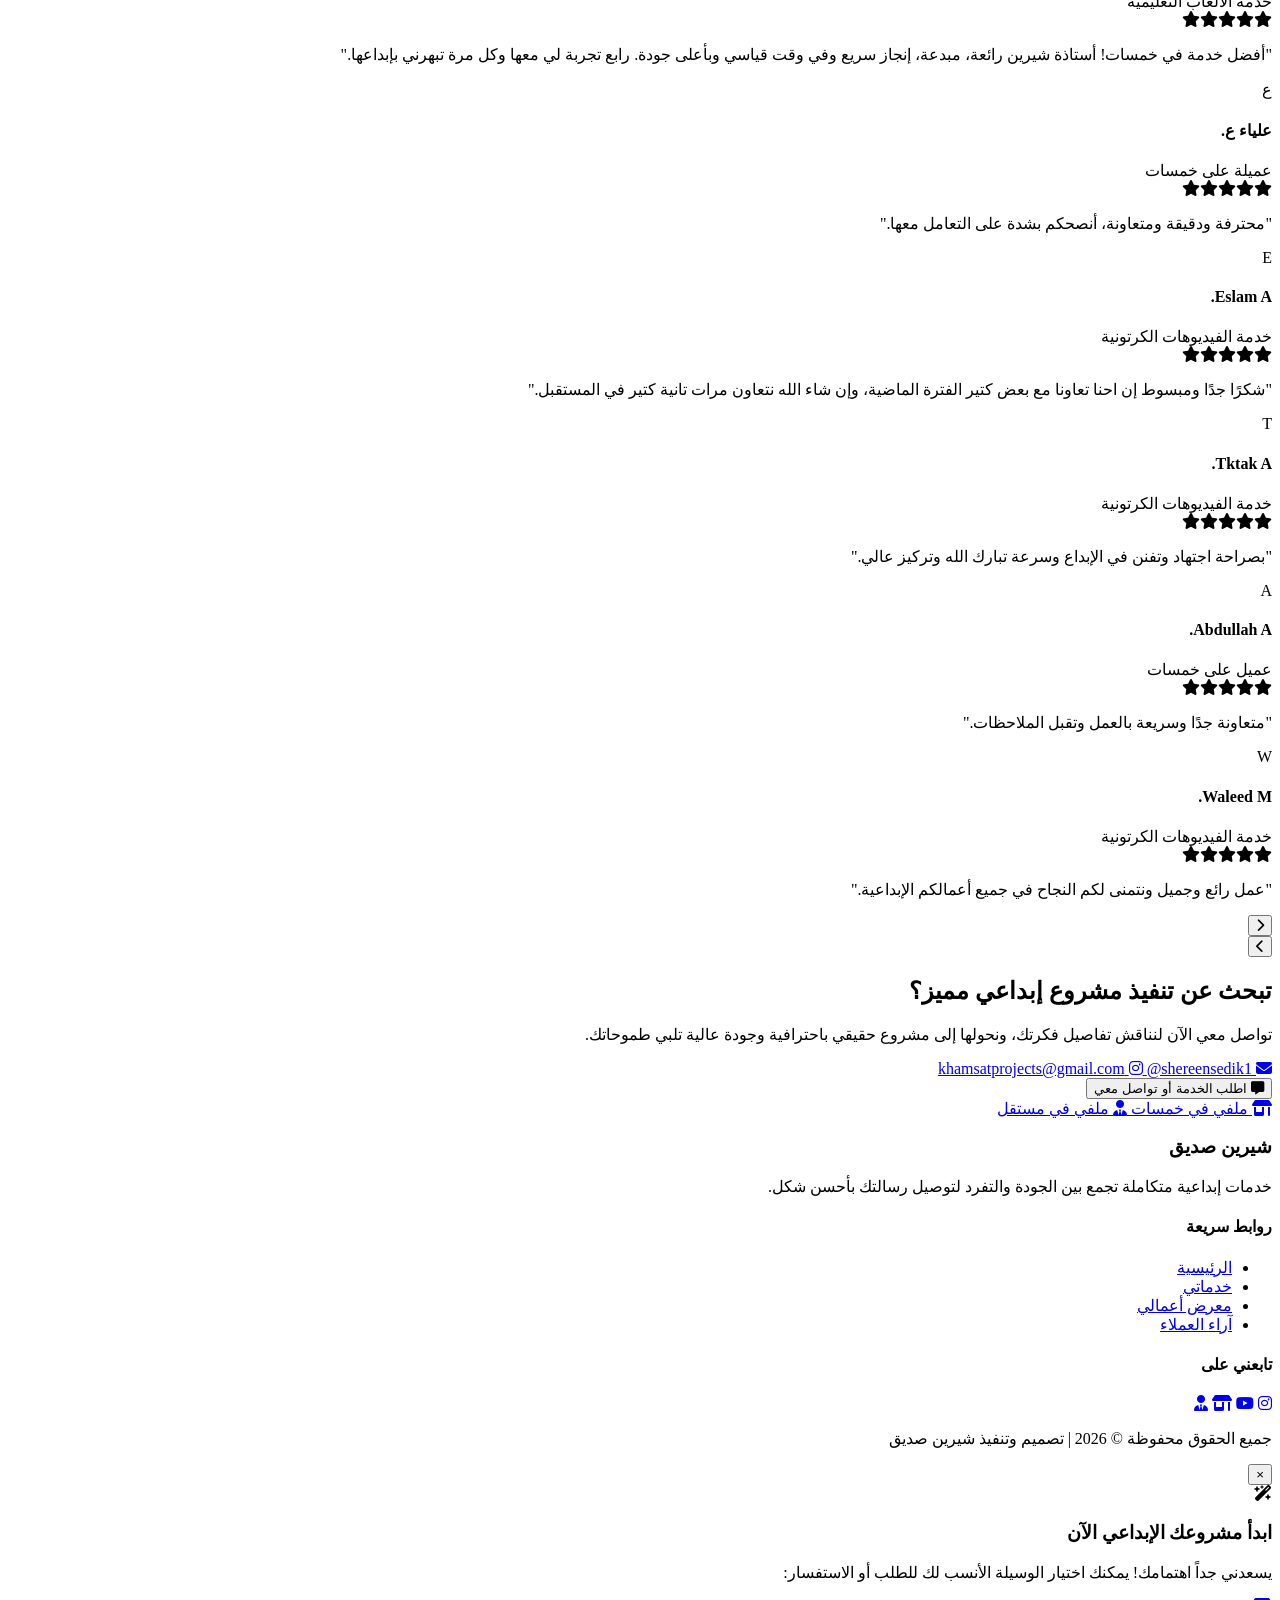
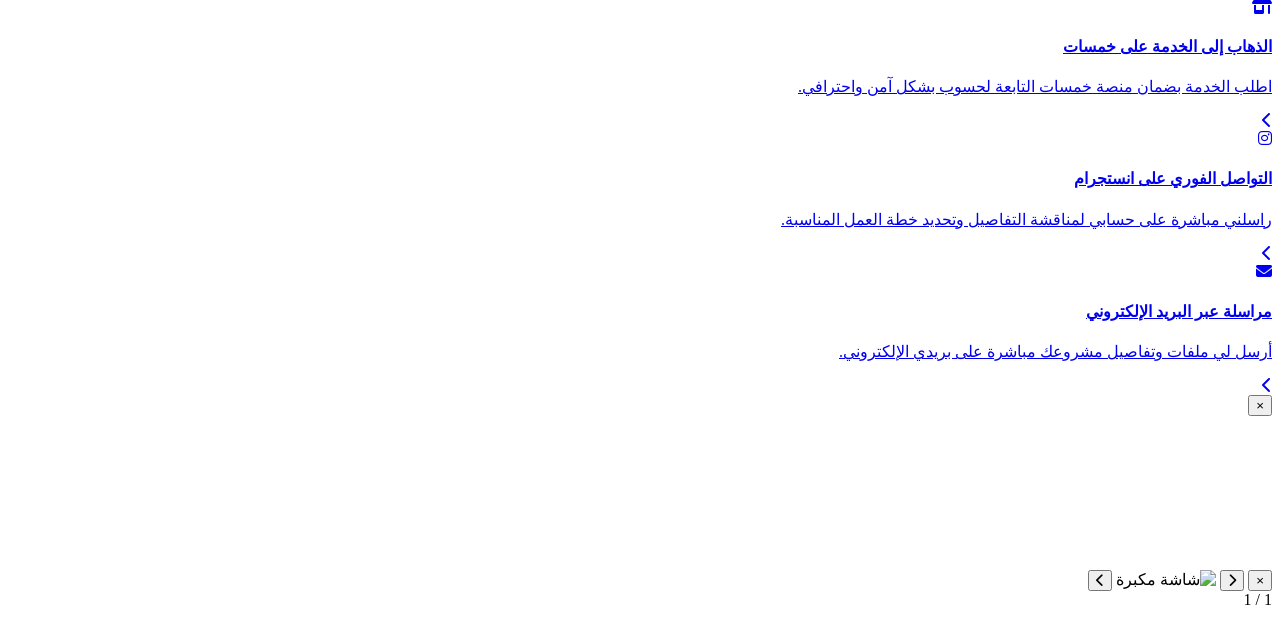
==== commit 305a37bf: "Update index.html" ====
--- a/index.html
+++ b/index.html
@@ -1,476 +1,794 @@
 <!DOCTYPE html>
 <html lang="ar" dir="rtl">
 <head>
-<meta charset="UTF-8" />
-<meta name="viewport" content="width=device-width, initial-scale=1.0, maximum-scale=5.0" />
-<title>Shereen Ahmed — مصممة ومنتجة محتوى رقمي</title>
-<meta name="description" content="Shereen Ahmed — تصميم مواقع، فيديوهات كرتونية و UGC، كتب أطفال، تطبيقات، ومحتوى تعليمي." />
-<link rel="preconnect" href="https://fonts.googleapis.com" />
-<link rel="preconnect" href="https://fonts.gstatic.com" crossorigin />
-<link href="https://fonts.googleapis.com/css2?family=Cairo:wght@400;600;700;800;900&family=Tajawal:wght@400;500;700;800&display=swap" rel="stylesheet" />
-<style>
-  :root{
-    --p-deep:#5B2A86;        /* بنفسجي غامق */
-    --p-mid:#8E44AD;         /* بنفسجي أساسي */
-    --p-bright:#9B59B6;      /* بنفسجي فاتح */
-    --p-light:#C39BD3;       /* لافندر */
-    --p-pale:#EBDEF7;        /* لافندر فاتح جداً */
-    --white:#ffffff;
-    --glass:rgba(255,255,255,0.08);
-    --glass-strong:rgba(255,255,255,0.12);
-    --glass-border:rgba(255,255,255,0.22);
-    --shadow-p:rgba(142,68,173,0.55);
-    --text:#F4ECFB;
-    --text-dim:#D6C3EC;
-    --radius:22px;
-    --radius-sm:16px;
-  }
-
-  *{box-sizing:border-box;margin:0;padding:0;-webkit-tap-highlight-color:transparent;}
-  html{scroll-behavior:smooth;}
-  body{
-    font-family:'Tajawal','Cairo',system-ui,sans-serif;
-    color:var(--text);
-    min-height:100vh;
-    overflow-x:hidden;
-    background:linear-gradient(135deg,#2a0f4d,#43176f,#5B2A86,#3a134f,#4a1d73);
-    background-size:300% 300%;
-    animation:gradientShift 18s ease infinite;
-    display:flex;
-    justify-content:center;
-    padding:42px 18px 60px;
-    position:relative;
-  }
-  @keyframes gradientShift{
-    0%{background-position:0% 50%;}
-    50%{background-position:100% 50%;}
-    100%{background-position:0% 50%;}
-  }
-  /* طبقة شفق (aurora) متحركة فوق الخلفية */
-  body::before{
-    content:"";position:fixed;inset:-30%;z-index:0;pointer-events:none;
-    background:
-      radial-gradient(closest-side at 25% 30%, rgba(155,89,182,.35), transparent 70%),
-      radial-gradient(closest-side at 75% 65%, rgba(195,155,211,.28), transparent 70%),
-      radial-gradient(closest-side at 55% 20%, rgba(110,47,160,.30), transparent 70%);
-    filter:blur(40px);mix-blend-mode:screen;
-    animation:aurora 24s ease-in-out infinite alternate;
-  }
-  @keyframes aurora{
-    0%{transform:translate3d(0,0,0) rotate(0deg) scale(1);}
-    50%{transform:translate3d(3%,-4%,0) rotate(8deg) scale(1.12);}
-    100%{transform:translate3d(-3%,4%,0) rotate(-6deg) scale(1.05);}
-  }
-
-  /* ===== الخلفية: orbs/blobs متحركة ===== */
-  .bg-fx{position:fixed;inset:0;z-index:0;overflow:hidden;pointer-events:none;}
-  .orb{
-    position:absolute;border-radius:50%;filter:blur(60px);opacity:.55;
-    mix-blend-mode:screen;animation:float 18s ease-in-out infinite;
-  }
-  .orb.o1{width:340px;height:340px;top:-80px;right:-60px;
-    background:radial-gradient(circle at 30% 30%,#b06ee0,#8E44AD);animation-duration:20s;}
-  .orb.o2{width:300px;height:300px;bottom:-90px;left:-70px;
-    background:radial-gradient(circle at 60% 40%,#d2a8ef,#9B59B6);animation-duration:24s;animation-delay:-6s;}
-  .orb.o3{width:240px;height:240px;top:40%;left:55%;
-    background:radial-gradient(circle at 50% 50%,#7d3fb3,#5B2A86);animation-duration:28s;animation-delay:-12s;}
-  @keyframes float{
-    0%,100%{transform:translate(0,0) scale(1);}
-    33%{transform:translate(30px,-40px) scale(1.08);}
-    66%{transform:translate(-25px,25px) scale(.95);}
-  }
-
-  /* ===== نقاط لمعان (sparkles) ===== */
-  .sparkles{position:fixed;inset:0;z-index:1;pointer-events:none;}
-  .spark{position:absolute;color:#fff;opacity:0;animation:twinkle 4s ease-in-out infinite;}
-  @keyframes twinkle{
-    0%,100%{opacity:0;transform:scale(.4) rotate(0deg);}
-    50%{opacity:.9;transform:scale(1) rotate(90deg);}
-  }
-
-  /* ===== الحاوية ===== */
-  .wrap{
-    position:relative;z-index:2;width:100%;max-width:460px;
-    display:flex;flex-direction:column;align-items:center;
-  }
-
-  /* عناصر تدخل بأنيميشن سينمائي (fade + scale + blur clear) */
-  .reveal{opacity:0;transform:translateY(34px) scale(.94);filter:blur(8px);
-    animation:revealUp 1.1s cubic-bezier(.16,.84,.27,1) forwards;}
-  @keyframes revealUp{to{opacity:1;transform:translateY(0) scale(1);filter:blur(0);}}
-
-  /* كشف الاسم حرف حرف */
-  .name{perspective:600px;direction:ltr;unicode-bidi:bidi-override;}
-  .name .ch{display:inline-block;} /* الوضع الافتراضي: ظاهر دائماً (آمن لو الأنيميشن ما اشتغلش) */
-  .name .ch.space{width:.3em;}
-  /* الأنيميشن يشتغل فقط لما الـ JS يضيف كلاس animate */
-  .name.animate .ch{
-    opacity:0;transform:translateY(40px) rotateX(-90deg);
-    transform-origin:bottom;animation:charIn .7s cubic-bezier(.2,.9,.3,1) forwards;
-  }
-  @keyframes charIn{to{opacity:1;transform:translateY(0) rotateX(0);}}
-
-  /* ===== الصورة الشخصية بإطار مضيء دوّار ===== */
-  .avatar-shell{position:relative;width:144px;height:144px;margin-bottom:22px;}
-  /* هالة نابضة خلف الصورة */
-  .avatar-shell::before{
-    content:"";position:absolute;inset:-22px;border-radius:50%;z-index:0;
-    background:radial-gradient(circle,rgba(155,89,182,.55),transparent 70%);
-    animation:halo 3.4s ease-in-out infinite;
-  }
-  @keyframes halo{
-    0%,100%{transform:scale(.9);opacity:.5;}
-    50%{transform:scale(1.15);opacity:.9;}
-  }
-  .avatar-ring{
-    position:absolute;inset:-7px;border-radius:50%;
-    background:conic-gradient(from 0deg,#9B59B6,#EBDEF7,#8E44AD,#C39BD3,#9B59B6);
-    animation:spin 6s linear infinite;
-    filter:drop-shadow(0 0 16px var(--shadow-p));
-  }
-  /* حلقة ثانية معاكسة الاتجاه */
-  .avatar-ring2{
-    position:absolute;inset:-13px;border-radius:50%;z-index:0;
-    background:conic-gradient(from 180deg,transparent,rgba(235,222,247,.7),transparent 40%);
-    animation:spinRev 9s linear infinite;
-    -webkit-mask:radial-gradient(farthest-side,transparent calc(100% - 3px),#000 0);
-            mask:radial-gradient(farthest-side,transparent calc(100% - 3px),#000 0);
-  }
-  .avatar-ring::after{
-    content:"";position:absolute;inset:5px;border-radius:50%;
-    background:linear-gradient(160deg,#3a134f,#5B2A86);
-  }
-  @keyframes spin{to{transform:rotate(360deg);}}
-  @keyframes spinRev{to{transform:rotate(-360deg);}}
-  .avatar{
-    position:absolute;inset:0;width:100%;height:100%;border-radius:50%;
-    object-fit:cover;border:3px solid rgba(255,255,255,.9);z-index:2;
-    box-shadow:0 8px 30px rgba(0,0,0,.4);
-    opacity:0;transform:scale(.5) rotate(-18deg);filter:blur(10px);
-    animation:avatarIn 1.2s cubic-bezier(.16,.84,.27,1) .1s forwards;
-  }
-  @keyframes avatarIn{to{opacity:1;transform:scale(1) rotate(0);filter:blur(0);}}
-
-  /* ===== الاسم والتعريف ===== */
-  .name{
-    font-family:'Cairo',sans-serif;font-weight:900;font-size:2rem;letter-spacing:.5px;
-    color:#ffffff;
-    text-shadow:0 2px 14px rgba(195,155,211,.5),0 0 22px rgba(155,89,182,.35);
-    margin-bottom:6px;text-align:center;
-  }
-  .tagline{font-size:1.02rem;font-weight:700;color:var(--text);text-align:center;margin-bottom:12px;}
-  .services-line{
-    font-size:.82rem;color:var(--text-dim);text-align:center;line-height:1.9;
-    max-width:340px;margin-bottom:26px;font-weight:500;
-  }
-  .services-line span{white-space:nowrap;}
-
-  /* ===== أزرار الروابط ===== */
-  .links{width:100%;display:flex;flex-direction:column;gap:14px;margin-bottom:34px;}
-  .link-btn{
-    position:relative;display:flex;align-items:center;gap:14px;width:100%;
-    padding:16px 20px;border-radius:var(--radius);cursor:pointer;text-decoration:none;
-    color:var(--white);font-family:'Tajawal',sans-serif;font-weight:700;font-size:1.05rem;
-    background:var(--glass-strong);backdrop-filter:blur(14px);-webkit-backdrop-filter:blur(14px);
-    border:1px solid var(--glass-border);overflow:hidden;
-    box-shadow:0 6px 22px rgba(0,0,0,.18),inset 0 1px 0 rgba(255,255,255,.18);
-    transform-style:preserve-3d;will-change:transform;
-    transition:transform .3s cubic-bezier(.2,.7,.2,1),box-shadow .35s,border-color .35s;
-  }
-  /* وهج زجاجي يتبع المؤشر */
-  .link-btn .glow{
-    position:absolute;inset:0;border-radius:inherit;pointer-events:none;opacity:0;
-    background:radial-gradient(180px circle at var(--mx,50%) var(--my,50%),rgba(235,222,247,.30),transparent 60%);
-    transition:opacity .3s;z-index:1;
-  }
-  .link-btn:hover .glow{opacity:1;}
-  .link-btn .ic,.link-btn .txt,.link-btn .arrow{position:relative;z-index:2;transform:translateZ(28px);}
-  .link-btn .ic{
-    flex-shrink:0;width:44px;height:44px;border-radius:14px;display:grid;place-items:center;
-    background:linear-gradient(140deg,var(--p-bright),var(--p-deep));
-    box-shadow:0 4px 14px var(--shadow-p);transition:box-shadow .35s,transform .35s;
-  }
-  .link-btn:hover .ic{box-shadow:0 0 18px var(--p-light),0 4px 14px var(--shadow-p);}
-  /* ألوان أيقونات المنصات */
-  .ic-ig{background:linear-gradient(135deg,#feda75,#fa7e1e,#d62976,#962fbf,#4f5bd5)!important;}
-  .ic-yt{background:linear-gradient(135deg,#ff4e45,#c4302b)!important;}
-  .ic-mq{background:#3b8dd0!important;}
-  .ic-km{background:#f7b500!important;}
-  /* صور اللوجو داخل الأيقونة */
-  .ic img{width:100%;height:100%;object-fit:cover;border-radius:inherit;display:block;}
-  .ic-em{background:linear-gradient(140deg,#a06ad6,#6a2fae)!important;}
-  .link-btn .ic svg{width:22px;height:22px;stroke:#fff;fill:none;stroke-width:2;}
-  .link-btn .txt{flex:1;text-align:right;}
-  .link-btn .arrow{opacity:.55;transition:transform .35s,opacity .35s;}
-  .link-btn .arrow svg{width:18px;height:18px;stroke:#fff;fill:none;stroke-width:2.4;}
-  /* shine sweep */
-  .link-btn::before{
-    content:"";position:absolute;top:0;left:-140%;width:60%;height:100%;
-    background:linear-gradient(115deg,transparent,rgba(255,255,255,.38),transparent);
-    transform:skewX(-20deg);transition:none;
-  }
-  .link-btn:hover{
-    transform:translateY(-5px);border-color:rgba(195,155,211,.6);
-    box-shadow:0 14px 34px var(--shadow-p),0 0 0 1px rgba(195,155,211,.35),inset 0 1px 0 rgba(255,255,255,.25);
-  }
-  .link-btn:hover::before{animation:sweep .85s ease;}
-  @keyframes sweep{from{left:-140%;}to{left:140%;}}
-  .link-btn:hover .arrow{transform:translateX(-5px);opacity:1;}
-  .link-btn:active{transform:translateY(-1px) scale(.99);}
-
-  /* ===== قسم الخدمات ===== */
-  .section-title{
-    font-family:'Cairo',sans-serif;font-weight:800;font-size:1.15rem;color:#fff;
-    margin-bottom:16px;display:flex;align-items:center;gap:8px;align-self:flex-start;
-  }
-  .section-title::before{content:"";width:6px;height:22px;border-radius:4px;
-    background:linear-gradient(var(--p-light),var(--p-mid));box-shadow:0 0 10px var(--shadow-p);}
-  .services-grid{
-    width:100%;display:grid;grid-template-columns:repeat(2,1fr);gap:12px;margin-bottom:36px;
-  }
-  .svc-card{
-    position:relative;background:var(--glass);backdrop-filter:blur(12px);-webkit-backdrop-filter:blur(12px);
-    border:1px solid var(--glass-border);border-radius:var(--radius-sm);
-    padding:16px 14px;display:flex;flex-direction:column;gap:9px;overflow:hidden;
-    box-shadow:inset 0 1px 0 rgba(255,255,255,.12);
-    transform-style:preserve-3d;will-change:transform;
-    transition:transform .3s cubic-bezier(.2,.7,.2,1),box-shadow .3s,border-color .3s;
-  }
-  .svc-card .glare{
-    position:absolute;inset:0;border-radius:inherit;pointer-events:none;opacity:0;z-index:1;
-    background:radial-gradient(140px circle at var(--mx,50%) var(--my,50%),rgba(255,255,255,.28),transparent 55%);
-    transition:opacity .3s;
-  }
-  .svc-card:hover .glare{opacity:1;}
-  .svc-card:hover{border-color:rgba(195,155,211,.6);box-shadow:0 14px 30px var(--shadow-p);}
-  .svc-card .svc-ic,.svc-card h3,.svc-card p{position:relative;z-index:2;transform:translateZ(22px);}
-  .svc-card .svc-ic{width:38px;height:38px;border-radius:11px;display:grid;place-items:center;
-    background:linear-gradient(140deg,rgba(195,155,211,.35),rgba(91,42,134,.55));border:1px solid var(--glass-border);}
-  .svc-card .svc-ic svg{width:20px;height:20px;stroke:#fff;fill:none;stroke-width:1.9;}
-  .svc-card h3{font-family:'Cairo',sans-serif;font-size:.92rem;font-weight:700;color:#fff;line-height:1.4;}
-  .svc-card p{font-size:.74rem;color:var(--text-dim);line-height:1.6;font-weight:500;}
-
-  /* ===== Footer ===== */
-  footer{text-align:center;font-size:.82rem;color:var(--text-dim);font-weight:500;
-    letter-spacing:.5px;opacity:.85;display:flex;align-items:center;gap:7px;}
-  footer .heart{color:var(--p-light);}
-
-  @media(max-width:380px){
-    .name{font-size:1.7rem;}
-    .services-grid{grid-template-columns:1fr;}
-    .link-btn{font-size:.98rem;padding:14px 16px;}
-  }
-  @media (prefers-reduced-motion:reduce){
-    .reveal,.orb,.spark,.avatar-ring,.avatar-ring2,.avatar,.name .ch,
-    body,body::before,.avatar-shell::before{animation:none!important;}
-    .reveal,.name .ch,.avatar{opacity:1!important;transform:none!important;filter:none!important;}
-  }
-</style>
+    <meta charset="UTF-8">
+    <meta name="viewport" content="width=device-width, initial-scale=1.0">
+    
+    <!-- SEO Meta Tags -->
+    <title>شيرين صديق | معرض أعمال وخدمات إبداعية متكاملة</title>
+    <meta name="description" content="موقع شيرين صديق لتقديم الخدمات الإبداعية المتكاملة: تصميم مواقع وتطبيقات موبايل، ألعاب تعليمية تفاعلية للأطفال، فيديوهات كرتونية وإنيميشن، وفيديوهات UGC تسويقية، وتصميم كتب الأطفال. تصفح أعمالي واطلب خدمتك الآن.">
+    <meta name="keywords" content="شيرين صديق, تصميم مواقع, تصميم تطبيقات, ألعاب تعليمية للأطفال, إنيميشن كرتوني, فيديوهات UGC, تصميم كتب أطفال, خمسات, مستقل">
+    <meta name="author" content="شيرين صديق">
+    
+    <!-- Open Graph / Facebook -->
+    <meta property="og:type" content="website">
+    <meta property="og:title" content="شيرين صديق | معرض أعمال وخدمات إبداعية متكاملة">
+    <meta property="og:description" content="موقع شيرين صديق لتقديم الخدمات الإبداعية المتكاملة: تصميم مواقع وتطبيقات موبايل، ألعاب تعليمية، رسوم متحركة، وفيديوهات UGC.">
+    <meta property="og:image" content="اغلفة الخدمات على خمسات/غلاف خدمة تصميم المواقع.png">
+
+    <!-- Fonts & Icons -->
+    <link rel="preconnect" href="https://fonts.googleapis.com">
+    <link rel="preconnect" href="https://fonts.gstatic.com" crossorigin>
+    <link href="https://fonts.googleapis.com/css2?family=Cairo:wght@300;400;600;700;800&family=Tajawal:wght@300;400;500;700;900&display=swap" rel="stylesheet">
+    <link rel="stylesheet" href="https://cdnjs.cloudflare.com/ajax/libs/font-awesome/6.4.0/css/all.min.css">
+    
+    <!-- Style Sheet -->
+    <link rel="stylesheet" href="style.css">
 </head>
 <body>
 
-  <!-- خلفية متحركة -->
-  <div class="bg-fx">
-    <div class="orb o1"></div>
-    <div class="orb o2"></div>
-    <div class="orb o3"></div>
-  </div>
-  <div class="sparkles" id="sparkles"></div>
-
-  <main class="wrap">
-
-    <!-- الصورة الشخصية -->
-    <div class="avatar-shell reveal" style="animation-delay:.05s">
-      <div class="avatar-ring2"></div>
-      <div class="avatar-ring"></div>
-      <img class="avatar" src="logo.png" alt="Shereen Ahmed" />
+    <!-- Stars Background Animation Wrapper -->
+    <div class="stars-container">
+        <div class="stars"></div>
+        <div class="stars2"></div>
+        <div class="stars3"></div>
     </div>
 
-    <!-- الاسم -->
-    <h1 class="name" id="nameEl" data-text="Shereen Ahmed">Shereen Ahmed</h1>
-    <p class="tagline reveal" style="animation-delay:1.15s">مصممة ومنتجة محتوى رقمي</p>
-    <p class="services-line reveal" style="animation-delay:1.35s">
-      <span>تصميم مواقع</span> • <span>فيديوهات كرتونية و UGC</span> • <span>كتب أطفال</span> • <span>تطبيقات</span> • <span>محتوى تعليمي</span>
-    </p>
-
-    <!-- أزرار الروابط -->
-    <nav class="links reveal" style="animation-delay:1.55s" id="links">
-      <a class="link-btn" href="https://www.instagram.com/shereensedik86/" target="_blank" rel="noopener">
-        <span class="glow"></span>
-        <span class="ic ic-ig"><svg viewBox="0 0 24 24"><rect x="2" y="2" width="20" height="20" rx="5.5"/><circle cx="12" cy="12" r="4.2"/><circle cx="17.6" cy="6.4" r="1.1" fill="#fff" stroke="none"/></svg></span>
-        <span class="txt">إنستجرام</span>
-        <span class="arrow"><svg viewBox="0 0 24 24"><polyline points="15 18 9 12 15 6"/></svg></span>
-      </a>
-      <a class="link-btn" href="https://www.youtube.com/@Meswadda1" target="_blank" rel="noopener">
-        <span class="glow"></span>
-        <span class="ic ic-yt"><svg viewBox="0 0 24 24"><path d="M22.5 6.4a3 3 0 0 0-2.1-2.1C18.6 3.8 12 3.8 12 3.8s-6.6 0-8.4.5A3 3 0 0 0 1.5 6.4 31 31 0 0 0 1 12a31 31 0 0 0 .5 5.6 3 3 0 0 0 2.1 2.1c1.8.5 8.4.5 8.4.5s6.6 0 8.4-.5a3 3 0 0 0 2.1-2.1A31 31 0 0 0 23 12a31 31 0 0 0-.5-5.6z"/><polygon points="9.8 15.3 15.5 12 9.8 8.7 9.8 15.3" fill="#fff" stroke="none"/></svg></span>
-        <span class="txt">قناتي على يوتيوب</span>
-        <span class="arrow"><svg viewBox="0 0 24 24"><polyline points="15 18 9 12 15 6"/></svg></span>
-      </a>
-      <a class="link-btn" href="https://mostaql.com/u/shereen_ahmed86" target="_blank" rel="noopener">
-        <span class="glow"></span>
-        <span class="ic ic-mq"><img src="1images.png" alt="مستقل" /></span>
-        <span class="txt">حسابي على مستقل</span>
-        <span class="arrow"><svg viewBox="0 0 24 24"><polyline points="15 18 9 12 15 6"/></svg></span>
-      </a>
-      <a class="link-btn" href="https://khamsat.com/user/shereen_ahmed86" target="_blank" rel="noopener">
-        <span class="glow"></span>
-        <span class="ic ic-km"><img src="images.png" alt="خمسات" /></span>
-        <span class="txt">حسابي على خمسات</span>
-        <span class="arrow"><svg viewBox="0 0 24 24"><polyline points="15 18 9 12 15 6"/></svg></span>
-      </a>
-      <a class="link-btn" href="https://ig.me/m/shereensedik86" target="_blank" rel="noopener">
-        <span class="glow"></span>
-        <span class="ic ic-ig"><svg viewBox="0 0 24 24"><path d="M21 11.5a8.38 8.38 0 0 1-.9 3.8 8.5 8.5 0 0 1-7.6 4.7 8.38 8.38 0 0 1-3.8-.9L3 21l1.9-5.7a8.38 8.38 0 0 1-.9-3.8 8.5 8.5 0 0 1 4.7-7.6 8.38 8.38 0 0 1 3.8-.9h.5a8.48 8.48 0 0 1 8 8v.5z"/></svg></span>
-        <span class="txt">راسليني — Direct إنستجرام</span>
-        <span class="arrow"><svg viewBox="0 0 24 24"><polyline points="15 18 9 12 15 6"/></svg></span>
-      </a>
-      <a class="link-btn" href="mailto:khamsatprojects@gmail.com" rel="noopener">
-        <span class="glow"></span>
-        <span class="ic ic-em"><svg viewBox="0 0 24 24"><rect x="2" y="4" width="20" height="16" rx="2.5"/><path d="M3 6.5l9 6 9-6"/></svg></span>
-        <span class="txt">راسليني على الإيميل</span>
-        <span class="arrow"><svg viewBox="0 0 24 24"><polyline points="15 18 9 12 15 6"/></svg></span>
-      </a>
-    </nav>
-
-    <!-- قسم الخدمات -->
-    <h2 class="section-title reveal" style="animation-delay:1.8s">خدماتي</h2>
-    <section class="services-grid reveal" style="animation-delay:1.95s">
-      <article class="svc-card">
-        <span class="glare"></span>
-        <span class="svc-ic"><svg viewBox="0 0 24 24"><rect x="2" y="3" width="20" height="14" rx="2"/><line x1="8" y1="21" x2="16" y2="21"/><line x1="12" y1="17" x2="12" y2="21"/></svg></span>
-        <h3>تصميم مواقع وصفحات هبوط</h3>
-        <p>واجهات أنيقة وسريعة تحوّل الزوار إلى عملاء.</p>
-      </article>
-      <article class="svc-card">
-        <span class="glare"></span>
-        <span class="svc-ic"><svg viewBox="0 0 24 24"><polygon points="23 7 16 12 23 17 23 7"/><rect x="1" y="5" width="15" height="14" rx="2"/></svg></span>
-        <h3>فيديوهات كرتونية</h3>
-        <p>أنيميشن تعليمي وإعلاني يجذب ويبسّط الفكرة.</p>
-      </article>
-      <article class="svc-card">
-        <span class="glare"></span>
-        <span class="svc-ic"><svg viewBox="0 0 24 24"><path d="M17 2.1l4 4-12 12H5v-4z"/><path d="M14 5l4 4"/></svg></span>
-        <h3>فيديوهات UGC وإعلانات</h3>
-        <p>محتوى واقعي يبني الثقة ويرفع المبيعات.</p>
-      </article>
-      <article class="svc-card">
-        <span class="glare"></span>
-        <span class="svc-ic"><svg viewBox="0 0 24 24"><path d="M2 3h6a4 4 0 0 1 4 4v14a3 3 0 0 0-3-3H2z"/><path d="M22 3h-6a4 4 0 0 0-4 4v14a3 3 0 0 1 3-3h7z"/></svg></span>
-        <h3>كتب أطفال تعليمية</h3>
-        <p>قصص ورسوم وكتب تلوين تنمّي خيال الصغار.</p>
-      </article>
-      <article class="svc-card">
-        <span class="glare"></span>
-        <span class="svc-ic"><svg viewBox="0 0 24 24"><rect x="5" y="2" width="14" height="20" rx="3"/><line x1="12" y1="18" x2="12" y2="18"/></svg></span>
-        <h3>تطبيقات موبايل</h3>
-        <p>تصميم تجربة استخدام عصرية وسهلة.</p>
-      </article>
-      <article class="svc-card">
-        <span class="glare"></span>
-        <span class="svc-ic"><svg viewBox="0 0 24 24"><path d="M22.5 6.4a3 3 0 0 0-2.1-2.1C18.6 3.8 12 3.8 12 3.8s-6.6 0-8.4.5A3 3 0 0 0 1.5 6.4 31 31 0 0 0 1 12a31 31 0 0 0 .5 5.6 3 3 0 0 0 2.1 2.1c1.8.5 8.4.5 8.4.5s6.6 0 8.4-.5a3 3 0 0 0 2.1-2.1A31 31 0 0 0 23 12a31 31 0 0 0-.5-5.6z"/><polygon points="9.8 15.3 15.5 12 9.8 8.7 9.8 15.3"/></svg></span>
-        <h3>محتوى يوتيوب أنيميشن</h3>
-        <p>سلاسل محتوى تعليمي بصري احترافي.</p>
-      </article>
-    </section>
-
-    <footer class="reveal" style="animation-delay:2.15s">
-      <svg class="heart" width="14" height="14" viewBox="0 0 24 24" fill="currentColor"><path d="M12 21s-7-4.35-10-8.5C-0.5 8 2 4 6 4c2 0 3.5 1.2 4 2 .5-.8 2-2 4-2 4 0 6.5 4 4 8.5C19 16.65 12 21 12 21z"/></svg>
-      © Shereen Ahmed 2025
+    <!-- Header & Navigation -->
+    <header id="header">
+        <div class="header-container">
+            <div class="logo">
+                <a href="#hero" id="logo-link">
+                    <img src="logo.png" alt="شيرين صديق" class="logo-img" onerror="this.style.display='none'; document.getElementById('logo-text').style.display='block';">
+                    <span id="logo-text" style="display: none;">شيرين <span>صديق</span></span>
+                </a>
+            </div>
+            
+            <nav id="nav-menu">
+                <ul>
+                    <li><a href="#hero" class="nav-link active">الرئيسية</a></li>
+                    <li><a href="#services" class="nav-link">خدماتي</a></li>
+                    <li><a href="#portfolio" class="nav-link">معرض الأعمال</a></li>
+                    <li><a href="#testimonials" class="nav-link">آراء العملاء</a></li>
+                    <li><a href="#contact-section" class="nav-link">تواصل معي</a></li>
+                </ul>
+            </nav>
+            
+            <div class="nav-cta">
+                <button class="btn btn-primary trigger-modal-btn" data-service="general" id="nav-cta-btn">اطلب خدمتك الآن</button>
+                <button class="mobile-nav-toggle" id="mobile-toggle" aria-label="Menu">
+                    <i class="fa-solid fa-bars"></i>
+                </button>
+            </div>
+        </div>
+    </header>
+
+    <main>
+        <!-- Hero Section -->
+        <section id="hero" class="hero-section">
+            <div class="container hero-container">
+                <div class="hero-content">
+                    <span class="hero-badge">مرحباً بك في عالمي الإبداعي</span>
+                    <h1 class="hero-title">أنا <span>شيرين صديق</span> <br> شريكتك في إخراج فكرتك بأبهى صورة</h1>
+                    <p class="hero-desc">أقدم خدمات إبداعية متكاملة تساعدك تطلّع مشروعك أو فكرتك بأحسن شكل احترافي: تصميم مواقع وصفحات هبوط عصرية تجذب عملاءك، تصميم تطبيقات موبايل بواجهات احترافية، تصميم ألعاب تعليمية تفاعلية للأطفال، إنتاج فيديوهات كرتونية تعليمية وإعلانية بشخصيات مميزة، إنتاج فيديوهات UGC وإعلانات تسويقية تبيع فعلاً، وتصميم كتب أطفال تعليمية وقصص وتلوين تشدّ خيال الطفل. نجمع بين الإبداع والجودة عشان نطلّعلك شغل يفرق ويوصّل رسالتك.</p>
+                    <div class="hero-buttons">
+                        <button class="btn btn-gradient trigger-modal-btn" data-service="general" id="hero-order-btn">
+                            <i class="fa-solid fa-paper-plane"></i> ابدأ مشروعك الآن
+                        </button>
+                        <a href="#portfolio" class="btn btn-outline" id="hero-portfolio-btn">
+                            <i class="fa-solid fa-briefcase"></i> تصفح أعمالي
+                        </a>
+                    </div>
+                    <div class="hero-platforms">
+                        <span>حساباتي ومنصات العمل الحر:</span>
+                        <div class="platform-icons">
+                            <a href="https://khamsat.com/user/shereen_ahmed86" target="_blank" title="خمسات" class="platform-link" rel="noopener"><i class="fa-solid fa-shop"></i> خمسات</a>
+                            <a href="https://mostaql.com/u/shereen_ahmed86" target="_blank" title="مستقل" class="platform-link" rel="noopener"><i class="fa-solid fa-user-tie"></i> مستقل</a>
+                            <a href="https://www.instagram.com/shereensedik1/" target="_blank" title="انستجرام" class="platform-link" rel="noopener"><i class="fa-brands fa-instagram"></i> انستجرام</a>
+                            <a href="https://www.youtube.com/@Meswadda1" target="_blank" title="يوتيوب" class="platform-link" rel="noopener"><i class="fa-brands fa-youtube"></i> يوتيوب</a>
+                            <a href="https://mail.google.com/mail/u/0/?fs=1&tf=cm&source=mailto&to=khamsatprojects@gmail.com" target="_blank" title="البريد الإلكتروني" class="platform-link" rel="noopener"><i class="fa-solid fa-envelope"></i> البريد</a>
+                        </div>
+                    </div>
+                </div>
+                <div class="hero-visual">
+                    <div class="blob-wrapper">
+                        <div class="visual-blob"></div>
+                        <img src="logo.png" alt="شيرين صديق" class="hero-featured-image">
+                        <!-- Floating Micro Elements -->
+                        <div class="floating-element element-1"><i class="fa-solid fa-code"></i></div>
+                        <div class="floating-element element-2"><i class="fa-solid fa-gamepad"></i></div>
+                        <div class="floating-element element-3"><i class="fa-solid fa-clapperboard"></i></div>
+                        <div class="floating-element element-4"><i class="fa-solid fa-book-open"></i></div>
+                    </div>
+                </div>
+            </div>
+            <div class="wave-divider">
+                <svg viewBox="0 0 1440 120" fill="none" xmlns="http://www.w3.org/2000/svg">
+                    <path d="M0,64L80,69.3C160,75,320,85,480,80C640,75,800,53,960,48C1120,43,1280,53,1360,58.7L1440,64L1440,120L1360,120C1280,120,1120,120,960,120C800,120,640,120,480,120C320,120,160,120,80,120L0,120Z" fill="#0c0a1a"></path>
+                </svg>
+            </div>
+        </section>
+
+        <!-- Services Section -->
+        <section id="services" class="services-section">
+            <div class="container">
+                <div class="section-header">
+                    <span class="sub-title">ماذا يمكنني أن أقدم لك؟</span>
+                    <h2 class="main-title">الخدمات الإبداعية الاحترافية</h2>
+                    <p class="section-desc">مجموعة متكاملة من الخدمات الرقمية والحلول الإبداعية المصممة بعناية فائقة لتساعدك على تحقيق أهدافك التجارية والتعليمية.</p>
+                </div>
+                
+                <div class="services-grid">
+                    <!-- Service 1: Web Design -->
+                    <div class="service-card" data-aos="fade-up">
+                        <div class="service-img-wrapper">
+                            <img src="اغلفة الخدمات على خمسات/غلاف خدمة تصميم المواقع.png" alt="تصميم وتطوير المواقع" class="service-img">
+                            <div class="service-icon-overlay"><i class="fa-solid fa-laptop-code"></i></div>
+                        </div>
+                        <div class="service-info">
+                            <h3>تصميم المواقع وصفحات الهبوط</h3>
+                            <p>تصميم صفحات هبوط ومواقع عصرية متكاملة وتفاعلية، متجاوبة مع كافة الشاشات، لتعكس هوية مشروعك وتجذب عملائك بكفاءة عالية وبأحدث التقنيات.</p>
+                            <div class="service-footer">
+                                <button class="btn btn-sm btn-gradient trigger-modal-btn" data-service="web" id="service-btn-web">طلب الخدمة <i class="fa-solid fa-chevron-left"></i></button>
+                            </div>
+                        </div>
+                    </div>
+
+                    <!-- Service 2: Mobile Apps -->
+                    <div class="service-card" data-aos="fade-up">
+                        <div class="service-img-wrapper">
+                            <img src="صور للخدمات/صور خدمة التطبيقات تطبيق 1.png" alt="تصميم تطبيقات موبايل" class="service-img">
+                            <div class="service-icon-overlay"><i class="fa-solid fa-mobile-screen-button"></i></div>
+                        </div>
+                        <div class="service-info">
+                            <h3>تصميم تطبيقات الموبايل UI/UX</h3>
+                            <p>تصميم واجهات تطبيقات الهواتف الذكية (iOS و Android) بأسلوب عصري، يركز على تجربة مستخدم سلسة وواجهات بصرية احترافية وجذابة تضمن رضا المستخدمين.</p>
+                            <div class="service-footer">
+                                <button class="btn btn-sm btn-gradient trigger-modal-btn" data-service="apps" id="service-btn-apps">طلب الخدمة <i class="fa-solid fa-chevron-left"></i></button>
+                            </div>
+                        </div>
+                    </div>
+
+                    <!-- Service 3: Educational Games -->
+                    <div class="service-card" data-aos="fade-up">
+                        <div class="service-img-wrapper">
+                            <img src="اغلفة الخدمات على خمسات/غلاف خدمة الالعاب التعليمية.png" alt="ألعاب تعليمية تفاعلية" class="service-img">
+                            <div class="service-icon-overlay"><i class="fa-solid fa-gamepad"></i></div>
+                        </div>
+                        <div class="service-info">
+                            <h3>ألعاب تعليمية تفاعلية للأطفال</h3>
+                            <p>برمجة وتصميم ألعاب تعليمية تفاعلية بأسلوب شيق وممتع للأطفال، تدعم الأهداف التعليمية وتزيد من حماس الطفل وشغفه للتعلم والمشاركة والتجربة.</p>
+                            <div class="service-footer">
+                                <button class="btn btn-sm btn-gradient trigger-modal-btn" data-service="games" id="service-btn-games">طلب الخدمة <i class="fa-solid fa-chevron-left"></i></button>
+                            </div>
+                        </div>
+                    </div>
+
+                    <!-- Service 4: Cartoon Videos -->
+                    <div class="service-card" data-aos="fade-up">
+                        <div class="service-img-wrapper">
+                            <img src="اغلفة الخدمات على خمسات/غلاف الفيديوهات.png" alt="إنتاج فيديوهات كرتونية" class="service-img">
+                            <div class="service-icon-overlay"><i class="fa-solid fa-clapperboard"></i></div>
+                        </div>
+                        <div class="service-info">
+                            <h3>إنتاج الفيديوهات الكرتونية والقصص</h3>
+                            <p>إنتاج فيديوهات رسوم متحركة (Animation) تعليمية وتوعوية وإعلانية، بشخصيات كرتونية مميزة وحركة سلسة تروي قصتك بذكاء وتجذب جمهورك المستهدف.</p>
+                            <div class="service-footer">
+                                <button class="btn btn-sm btn-gradient trigger-modal-btn" data-service="cartoon" id="service-btn-cartoon">طلب الخدمة <i class="fa-solid fa-chevron-left"></i></button>
+                            </div>
+                        </div>
+                    </div>
+
+                    <!-- Service 5: UGC & Video Ads -->
+                    <div class="service-card" data-aos="fade-up">
+                        <div class="service-img-wrapper">
+                            <img src="اغلفة الخدمات على خمسات/غلاف خدمة الاعلانات وال.png" alt="فيديوهات UGC وإعلانات" class="service-img">
+                            <div class="service-icon-overlay"><i class="fa-solid fa-rectangle-ad"></i></div>
+                        </div>
+                        <div class="service-info">
+                            <h3>فيديوهات تسويقية وإعلانات UGC</h3>
+                            <p>تصميم وإخراج فيديوهات تسويقية جذابة وإعلانات UGC (محتوى ينشئه المستخدم) طبيعية ومقنعة، مصممة خصيصاً لمواقع التواصل لرفع نسب المبيعات والتفاعل.</p>
+                            <div class="service-footer">
+                                <button class="btn btn-sm btn-gradient trigger-modal-btn" data-service="ugc" id="service-btn-ugc">طلب الخدمة <i class="fa-solid fa-chevron-left"></i></button>
+                            </div>
+                        </div>
+                    </div>
+
+                    <!-- Service 6: Kids Books -->
+                    <div class="service-card" data-aos="fade-up">
+                        <div class="service-img-wrapper">
+                            <img src="اغلفة الخدمات على خمسات/غلاف خدمة عمل كتب تعليمية.jpeg" alt="تصميم كتب أطفال" class="service-img">
+                            <div class="service-icon-overlay"><i class="fa-solid fa-book-open-reader"></i></div>
+                        </div>
+                        <div class="service-info">
+                            <h3>تصميم كتب الأطفال والقصص والتلوين</h3>
+                            <p>رسم وتصميم كتب أطفال وقصص تفاعلية، كتب تلوين، ومناهج تعليمية جذابة بصرياً تشد خيال الطفل وتساعده على الاستيعاب بمتعة وبساطة.</p>
+                            <div class="service-footer">
+                                <button class="btn btn-sm btn-gradient trigger-modal-btn" data-service="books" id="service-btn-books">طلب الخدمة <i class="fa-solid fa-chevron-left"></i></button>
+                            </div>
+                        </div>
+                    </div>
+                </div>
+            </div>
+        </section>
+
+        <!-- Portfolio Section -->
+        <section id="portfolio" class="portfolio-section">
+            <div class="container">
+                <div class="section-header">
+                    <span class="sub-title">سابقة أعمالي</span>
+                    <h2 class="main-title">معرض الأعمال الإبداعية</h2>
+                    <p class="section-desc">شاهد نماذج من المشاريع والأعمال التي قمت بتنفيذها لعملائي حول العالم في مختلف المجالات الإبداعية والتقنية.</p>
+                </div>
+
+                <!-- Filters -->
+                <div class="portfolio-filters">
+                    <button class="filter-btn active" data-filter="all">الكل</button>
+                    <button class="filter-btn" data-filter="web-apps">المواقع والتطبيقات</button>
+                    <button class="filter-btn" data-filter="games">الألعاب التعليمية</button>
+                    <button class="filter-btn" data-filter="cartoon">الفيديوهات الكرتونية</button>
+                    <button class="filter-btn" data-filter="ugc">فيديوهات UGC وإعلانات</button>
+                    <button class="filter-btn" data-filter="books">كتب الأطفال</button>
+                </div>
+
+                <!-- Portfolio Grid -->
+                <div class="portfolio-grid" id="portfolio-grid">
+                    
+                    <!-- Item 1: UGC Shampoo (ugc) -->
+                    <div class="portfolio-item card-item" data-category="ugc">
+                        <div class="item-media">
+                            <img src="صور للخدمات/صور خدمة الugc2.png" alt="إعلان شامبو UGC">
+                            <div class="media-overlay">
+                                <button class="play-video-btn" data-video-id="Augg_zSs6N4" aria-label="Play video">
+                                    <i class="fa-solid fa-circle-play"></i>
+                                </button>
+                            </div>
+                        </div>
+                        <div class="item-details">
+                            <span class="item-tag">إعلان UGC</span>
+                            <h3>فيديو إعلان شامبو طبيعي</h3>
+                            <p>تصميم وإخراج فيديو UGC تسويقي لمنتج شامبو للشعر يبرز الفوائد والنتائج بطريقة تفاعلية ومبيعة.</p>
+                        </div>
+                    </div>
+
+                    <!-- Item 2: UGC Serum (ugc) -->
+                    <div class="portfolio-item card-item" data-category="ugc">
+                        <div class="item-media">
+                            <img src="صور للخدمات/صور خدمة الugc.png" alt="إعلان سيروم بشرة UGC">
+                            <div class="media-overlay">
+                                <button class="play-video-btn" data-video-id="CcEZjvlaTbw" aria-label="Play video">
+                                    <i class="fa-solid fa-circle-play"></i>
+                                </button>
+                            </div>
+                        </div>
+                        <div class="item-details">
+                            <span class="item-tag">إعلان UGC</span>
+                            <h3>فيديو إعلان سيروم للبشرة</h3>
+                            <p>فيديو تسويقي إبداعي لنوع سيروم للبشرة يركز على طريقة الاستخدام والفوائد لزيادة المبيعات.</p>
+                        </div>
+                    </div>
+
+                    <!-- Item 3: Cartoon 1 (cartoon) -->
+                    <div class="portfolio-item card-item" data-category="cartoon">
+                        <div class="item-media">
+                            <img src="https://img.youtube.com/vi/bP09ntO_2LE/hqdefault.jpg" alt="فيديو كرتوني تعليمي للأطفال">
+                            <div class="media-overlay">
+                                <button class="play-video-btn" data-video-id="bP09ntO_2LE" aria-label="Play video">
+                                    <i class="fa-solid fa-circle-play"></i>
+                                </button>
+                            </div>
+                        </div>
+                        <div class="item-details">
+                            <span class="item-tag">رسوم متحركة</span>
+                            <h3>فيديو كرتوني تعليمي للأطفال</h3>
+                            <p>تصميم شخصيات كرتونية مميزة وتحريكها لخدمة هدف تعليمي بطريقة مبسطة وشيقة للطفل.</p>
+                        </div>
+                    </div>
+
+                    <!-- Item 4: Cartoon 2 (cartoon) -->
+                    <div class="portfolio-item card-item" data-category="cartoon">
+                        <div class="item-media">
+                            <img src="https://img.youtube.com/vi/RDG328utyXY/hqdefault.jpg" alt="فيديو موشن جرافيك كرتوني">
+                            <div class="media-overlay">
+                                <button class="play-video-btn" data-video-id="RDG328utyXY" aria-label="Play video">
+                                    <i class="fa-solid fa-circle-play"></i>
+                                </button>
+                            </div>
+                        </div>
+                        <div class="item-details">
+                            <span class="item-tag">رسوم متحركة</span>
+                            <h3>فيديو موشن جرافيك كرتوني</h3>
+                            <p>قصة كرتونية شيقة من تصميمي وحركتي بالكامل تساهم في إيصال الفكرة بصورة ممتازة.</p>
+                        </div>
+                    </div>
+
+                    <!-- Item 5: Cartoon 3 (cartoon) -->
+                    <div class="portfolio-item card-item" data-category="cartoon">
+                        <div class="item-media">
+                            <img src="https://img.youtube.com/vi/TsL-W8PCbtk/hqdefault.jpg" alt="فيديو أنيميشن هادف للأطفال">
+                            <div class="media-overlay">
+                                <button class="play-video-btn" data-video-id="TsL-W8PCbtk" aria-label="Play video">
+                                    <i class="fa-solid fa-circle-play"></i>
+                                </button>
+                            </div>
+                        </div>
+                        <div class="item-details">
+                            <span class="item-tag">رسوم متحركة</span>
+                            <h3>فيديو أنيميشن هادف للأطفال</h3>
+                            <p>عمل كرتوني متكامل مع تحريك سلس وشخصيات لطيفة وملونة مناسبة للأطفال في سن الروضة.</p>
+                        </div>
+                    </div>
+
+                    <!-- Item 6: Cartoon 4 (cartoon) -->
+                    <div class="portfolio-item card-item" data-category="cartoon">
+                        <div class="item-media">
+                            <img src="https://img.youtube.com/vi/22MzUv9yyC0/hqdefault.jpg" alt="أغنية أطفال كرتونية">
+                            <div class="media-overlay">
+                                <button class="play-video-btn" data-video-id="22MzUv9yyC0" aria-label="Play video">
+                                    <i class="fa-solid fa-circle-play"></i>
+                                </button>
+                            </div>
+                        </div>
+                        <div class="item-details">
+                            <span class="item-tag">رسوم متحركة</span>
+                            <h3>أغنية أطفال كرتونية</h3>
+                            <p>إنتاج فيديو أغنية أطفال كرتونية لطيفة ومسلية ("آيس كريم") بألوان زاهية ورسومات مبهجة وحركة سلسة تناسب الصغار.</p>
+                        </div>
+                    </div>
+
+                    <!-- Item 7: Cartoon 5 (cartoon) -->
+                    <div class="portfolio-item card-item" data-category="cartoon">
+                        <div class="item-media">
+                            <img src="https://img.youtube.com/vi/lJMLFAkMlPU/hqdefault.jpg" alt="فيديو كارتون تعليمي ترفيهي">
+                            <div class="media-overlay">
+                                <button class="play-video-btn" data-video-id="lJMLFAkMlPU" aria-label="Play video">
+                                    <i class="fa-solid fa-circle-play"></i>
+                                </button>
+                            </div>
+                        </div>
+                        <div class="item-details">
+                            <span class="item-tag">رسوم متحركة</span>
+                            <h3>فيديو كارتون تعليمي ترفيهي</h3>
+                            <p>فيديو قصير يعرض مهارة حركية أو تعليمية للطفل برسم مميز وخلفيات مبهجة.</p>
+                        </div>
+                    </div>
+
+                    <!-- Item 8: Game 1 (games) -->
+                    <div class="portfolio-item card-item" data-category="games">
+                        <div class="item-media">
+                            <img src="صور للخدمات/صور الالعاب 1.png" alt="لعبة Help the Girl">
+                            <div class="media-overlay">
+                                <a href="https://edugame1.github.io/help-the-girl/" target="_blank" class="view-project-btn" rel="noopener"><i class="fa-solid fa-up-right-from-square"></i> تشغيل اللعبة</a>
+                            </div>
+                        </div>
+                        <div class="item-details">
+                            <span class="item-tag">ألعاب تعليمية</span>
+                            <h3>اللعبة الأولى (Help the Girl)</h3>
+                            <p>لعبة ذكاء وتحدي للأطفال تعتمد على اتخاذ القرارات وحل المشكلات لإنقاذ الفتاة من المواقف الصعبة.</p>
+                        </div>
+                    </div>
+
+                    <!-- Item 9: Game 2 (games) -->
+                    <div class="portfolio-item card-item" data-category="games">
+                        <div class="item-media">
+                            <img src="صور للخدمات/صور الالعاب 2.png" alt="لعبة Alcohol">
+                            <div class="media-overlay">
+                                <a href="https://edugame1.github.io/alcohol/" target="_blank" class="view-project-btn" rel="noopener"><i class="fa-solid fa-up-right-from-square"></i> تشغيل اللعبة</a>
+                            </div>
+                        </div>
+                        <div class="item-details">
+                            <span class="item-tag">ألعاب تعليمية</span>
+                            <h3>اللعبة الثانية (Alcohol)</h3>
+                            <p>لعبة توعوية تعليمية تفاعلية للأطفال واليافعين تشرح الآثار الصحية بشكل تفاعلي مسلٍ.</p>
+                        </div>
+                    </div>
+
+                    <!-- Item 10: Game 3 (games) -->
+                    <div class="portfolio-item card-item" data-category="games">
+                        <div class="item-media">
+                            <img src="صور للخدمات/صور الالعاب 3.png" alt="لعبة العب وتعلم">
+                            <div class="media-overlay">
+                                <a href="https://playandlearn12.github.io/game/" target="_blank" class="view-project-btn" rel="noopener"><i class="fa-solid fa-up-right-from-square"></i> تشغيل اللعبة</a>
+                            </div>
+                        </div>
+                        <div class="item-details">
+                            <span class="item-tag">ألعاب تعليمية</span>
+                            <h3>اللعبة الثالثة (Play and Learn)</h3>
+                            <p>مجموعة من الألعاب التعليمية والمسابقات الموجهة لزيادة الحصيلة المعرفية واللغوية للطفل بأسلوب تنافسي شيق.</p>
+                        </div>
+                    </div>
+
+                    <!-- Item 11: Web Course (web-apps) -->
+                    <div class="portfolio-item card-item" data-category="web-apps">
+                        <div class="item-media">
+                            <img src="صور للخدمات/صور خدمة المواقع.png" alt="موقع مهارة للكورسات">
+                            <div class="media-overlay">
+                                <a href="https://0project0.github.io/mahara/" target="_blank" class="view-project-btn" rel="noopener"><i class="fa-solid fa-up-right-from-square"></i> معاينة الموقع</a>
+                            </div>
+                        </div>
+                        <div class="item-details">
+                            <span class="item-tag">مواقع ويب</span>
+                            <h3>موقع مهارة (منصة تعليمية)</h3>
+                            <p>تصميم وتطوير واجهة منصة كورسات وتعليم إلكتروني عصرية، تتميز بالتنقل السلس والتقسيم المنظم للدورات.</p>
+                        </div>
+                    </div>
+
+                    <!-- Item 12: Web Sherine (web-apps) -->
+                    <div class="portfolio-item card-item" data-category="web-apps">
+                        <div class="item-media">
+                            <img src="صور للخدمات/تصميم مواقع شخصية.png" alt="تصميم مواقع شخصية">
+                            <div class="media-overlay">
+                                <a href="#hero" class="view-project-btn"><i class="fa-solid fa-house"></i> عرض الموقع الحالي</a>
+                            </div>
+                        </div>
+                        <div class="item-details">
+                            <span class="item-tag">موقع ويب</span>
+                            <h3>تصميم مواقع شخصية</h3>
+                            <p>تصميم وتطوير موقع شخصي متكامل لعرض مميز واحترافي للخدمات الإبداعية لجذب العملاء (هذا الموقع الحالي هو نموذج العمل).</p>
+                        </div>
+                    </div>
+
+                    <!-- Item 13: Web Coffee (web-apps) -->
+                    <div class="portfolio-item card-item" data-category="web-apps">
+                        <div class="item-media">
+                            <img src="صور للخدمات/صور خدمة المواقع 1 موقع 2.png" alt="صفحة هبوط نوبة قهوة">
+                            <div class="media-overlay">
+                                <a href="https://0project0.github.io/nawba/" target="_blank" class="view-project-btn" rel="noopener"><i class="fa-solid fa-up-right-from-square"></i> معاينة الموقع</a>
+                            </div>
+                        </div>
+                        <div class="item-details">
+                            <span class="item-tag">موقع ويب</span>
+                            <h3>صفحة هبوط براند قهوة نوبة</h3>
+                            <p>تصميم راقٍ وجذاب لصفحة هبوط خاصة ببراند قهوة مختصة، يركز على تقديم المنتجات بصورة ممتعة بصرياً لزيادة الطلب.</p>
+                        </div>
+                    </div>
+
+                    <!-- Item 14: App Restaurant (web-apps) -->
+                    <div class="portfolio-item card-item" data-category="web-apps">
+                        <div class="item-media">
+                            <img src="صور للخدمات/صور خدمة التطبيقات تطبيق 1.png" alt="تطبيق مطعم">
+                            <div class="media-overlay">
+                                <a href="https://0project0.github.io/restaurant-/" target="_blank" class="view-project-btn" rel="noopener"><i class="fa-solid fa-up-right-from-square"></i> تجربة واجهة التطبيق</a>
+                            </div>
+                        </div>
+                        <div class="item-details">
+                            <span class="item-tag">تطبيقات جوال</span>
+                            <h3>تطبيق طلبات المطاعم</h3>
+                            <p>تصميم تطبيق متكامل لطلبات المطاعم وتوصيل المأكولات (النسخة المعروضة لتجربة واجهات المستخدم التفاعلية فقط).</p>
+                        </div>
+                    </div>
+
+                    <!-- Item 15: App Quran (web-apps) -->
+                    <div class="portfolio-item card-item" data-category="web-apps">
+                        <div class="item-media">
+                            <img src="صور للخدمات/صور خدمة التطبيقات 1 تطبيق 2.png" alt="تطبيق قرآن كريم">
+                            <div class="media-overlay">
+                                <a href="https://0project0.github.io/quran/" target="_blank" class="view-project-btn" rel="noopener"><i class="fa-solid fa-up-right-from-square"></i> تجربة واجهة التطبيق</a>
+                            </div>
+                        </div>
+                        <div class="item-details">
+                            <span class="item-tag">تطبيقات جوال</span>
+                            <h3>تطبيق القرآن الكريم</h3>
+                            <p>تصميم تطبيق متكامل للقرآن الكريم مع فهرس وتصفح سريع (النسخة المعروضة لتجربة واجهات المستخدم التفاعلية فقط).</p>
+                        </div>
+                    </div>
+
+                    <!-- Item 16: Kids Books (books) -->
+                    <div class="portfolio-item card-item" data-category="books">
+                        <div class="item-media">
+                            <img src="صور للخدمات/صور خدمة كتب تعليمية 1.png" alt="كتاب تلوين وقصص تفاعلية للأطفال">
+                            <div class="media-overlay">
+                                <button class="zoom-image-btn" data-images="صور للخدمات/صور خدمة كتب تعليمية 1.png,صور للخدمات/صور خدمة كتب تعليمية 2.png,صور للخدمات/صور خدمة كتب تعليمية 3.png" aria-label="Zoom gallery">
+                                    <i class="fa-solid fa-images"></i> تصفح صفحات الكتاب
+                                </button>
+                            </div>
+                        </div>
+                        <div class="item-details">
+                            <span class="item-tag">كتب وقصص أطفال</span>
+                            <h3>كتاب تلوين وقصة كرتونية تفاعلية للأطفال</h3>
+                            <p>تصميم ورسم كتاب أطفال متكامل يشمل صفحات تلوين ومناهج تعليمية تنمي مهارات الصغار في قالب شيق (اضغط على "تصفح صفحات الكتاب" لاستعراض جميع الصفحات).</p>
+                        </div>
+                    </div>
+
+                </div>
+            </div>
+        </section>
+
+        <!-- Reviews & Testimonials Section -->
+        <section id="testimonials" class="testimonials-section">
+            <div class="container">
+                <div class="section-header">
+                    <span class="sub-title">آراء شركاء النجاح</span>
+                    <h2 class="main-title">تقييمات عملائنا في خمسات</h2>
+                    <p class="section-desc">أعتز بكل رأي يكتبه عملائي، وهو الدافع الأكبر لي لتقديم الأفضل دائماً بجودة وسرعة تليق بثقتهم.</p>
+                </div>
+
+                <!-- Testimonials Showcase -->
+                <div class="testimonials-wrapper">
+                    <!-- General Rating Stats -->
+                    <div class="rating-stats-card">
+                        <div class="rating-number">5.0</div>
+                        <div class="rating-stars">
+                            <i class="fa-solid fa-star"></i>
+                            <i class="fa-solid fa-star"></i>
+                            <i class="fa-solid fa-star"></i>
+                            <i class="fa-solid fa-star"></i>
+                            <i class="fa-solid fa-star"></i>
+                        </div>
+                        <div class="rating-text">التقييم العام للخدمات في خمسات (★★★★★)</div>
+                        
+                        <div class="rating-details">
+                            <div class="rating-detail-item">
+                                <span>جودة الخدمة</span>
+                                <div class="stars-row"><i class="fa-solid fa-star"></i><i class="fa-solid fa-star"></i><i class="fa-solid fa-star"></i><i class="fa-solid fa-star"></i><i class="fa-solid fa-star"></i></div>
+                            </div>
+                            <div class="rating-detail-item">
+                                <span>التواصل والمتابعة</span>
+                                <div class="stars-row"><i class="fa-solid fa-star"></i><i class="fa-solid fa-star"></i><i class="fa-solid fa-star"></i><i class="fa-solid fa-star"></i><i class="fa-solid fa-star"></i></div>
+                            </div>
+                            <div class="rating-detail-item">
+                                <span>التسليم بالموعد</span>
+                                <div class="stars-row"><i class="fa-solid fa-star"></i><i class="fa-solid fa-star"></i><i class="fa-solid fa-star"></i><i class="fa-solid fa-star"></i><i class="fa-solid fa-star"></i></div>
+                            </div>
+                        </div>
+                    </div>
+
+                    <!-- Review Cards Slider Container -->
+                    <div class="reviews-slider-container">
+                        <div class="reviews-track" id="reviews-track">
+                            <!-- Review 1 -->
+                            <div class="review-slide active">
+                                <div class="review-header">
+                                    <div class="client-avatar">D</div>
+                                    <div class="client-info">
+                                        <h4>Doctor M.</h4>
+                                        <span>خدمة الفيديوهات الكرتونية</span>
+                                    </div>
+                                    <div class="slide-stars">
+                                        <i class="fa-solid fa-star"></i><i class="fa-solid fa-star"></i><i class="fa-solid fa-star"></i><i class="fa-solid fa-star"></i><i class="fa-solid fa-star"></i>
+                                    </div>
+                                </div>
+                                <p class="review-content">"خدمة احترافية وسريعة! الرسومات جميلة والحركة سلسة جدًا، باين إن فيه احترافية في التنفيذ. كانت متعاونة جدًا وفهمت المطلوب بسرعة ونفذته بدقة. التسليم كان أسرع من المتوقع بدون أي تأثير على الجودة. خدمة ممتازة وأنصح أي حد عاوز أنيميشن احترافي إنه يتعامل معاها."</p>
+                            </div>
+
+                            <!-- Review 2 -->
+                            <div class="review-slide">
+                                <div class="review-header">
+                                    <div class="client-avatar">R</div>
+                                    <div class="client-info">
+                                        <h4>Reem H.</h4>
+                                        <span>خدمة الألعاب التعليمية</span>
+                                    </div>
+                                    <div class="slide-stars">
+                                        <i class="fa-solid fa-star"></i><i class="fa-solid fa-star"></i><i class="fa-solid fa-star"></i><i class="fa-solid fa-star"></i><i class="fa-solid fa-star"></i>
+                                    </div>
+                                </div>
+                                <p class="review-content">"أفضل خدمة في خمسات! أستاذة شيرين رائعة، مبدعة، إنجاز سريع وفي وقت قياسي وبأعلى جودة. رابع تجربة لي معها وكل مرة تبهرني بإبداعها."</p>
+                            </div>
+
+                            <!-- Review 3 -->
+                            <div class="review-slide">
+                                <div class="review-header">
+                                    <div class="client-avatar">ع</div>
+                                    <div class="client-info">
+                                        <h4>علياء ع.</h4>
+                                        <span>عميلة على خمسات</span>
+                                    </div>
+                                    <div class="slide-stars">
+                                        <i class="fa-solid fa-star"></i><i class="fa-solid fa-star"></i><i class="fa-solid fa-star"></i><i class="fa-solid fa-star"></i><i class="fa-solid fa-star"></i>
+                                    </div>
+                                </div>
+                                <p class="review-content">"محترفة ودقيقة ومتعاونة، أنصحكم بشدة على التعامل معها."</p>
+                            </div>
+
+                            <!-- Review 4 -->
+                            <div class="review-slide">
+                                <div class="review-header">
+                                    <div class="client-avatar">E</div>
+                                    <div class="client-info">
+                                        <h4>Eslam A.</h4>
+                                        <span>خدمة الفيديوهات الكرتونية</span>
+                                    </div>
+                                    <div class="slide-stars">
+                                        <i class="fa-solid fa-star"></i><i class="fa-solid fa-star"></i><i class="fa-solid fa-star"></i><i class="fa-solid fa-star"></i><i class="fa-solid fa-star"></i>
+                                    </div>
+                                </div>
+                                <p class="review-content">"شكرًا جدًا ومبسوط إن احنا تعاونا مع بعض كتير الفترة الماضية، وإن شاء الله نتعاون مرات تانية كتير في المستقبل."</p>
+                            </div>
+
+                            <!-- Review 5 -->
+                            <div class="review-slide">
+                                <div class="review-header">
+                                    <div class="client-avatar">T</div>
+                                    <div class="client-info">
+                                        <h4>Tktak A.</h4>
+                                        <span>خدمة الفيديوهات الكرتونية</span>
+                                    </div>
+                                    <div class="slide-stars">
+                                        <i class="fa-solid fa-star"></i><i class="fa-solid fa-star"></i><i class="fa-solid fa-star"></i><i class="fa-solid fa-star"></i><i class="fa-solid fa-star"></i>
+                                    </div>
+                                </div>
+                                <p class="review-content">"بصراحة اجتهاد وتفنن في الإبداع وسرعة تبارك الله وتركيز عالي."</p>
+                            </div>
+
+                            <!-- Review 6 -->
+                            <div class="review-slide">
+                                <div class="review-header">
+                                    <div class="client-avatar">A</div>
+                                    <div class="client-info">
+                                        <h4>Abdullah A.</h4>
+                                        <span>عميل على خمسات</span>
+                                    </div>
+                                    <div class="slide-stars">
+                                        <i class="fa-solid fa-star"></i><i class="fa-solid fa-star"></i><i class="fa-solid fa-star"></i><i class="fa-solid fa-star"></i><i class="fa-solid fa-star"></i>
+                                    </div>
+                                </div>
+                                <p class="review-content">"متعاونة جدًا وسريعة بالعمل وتقبل الملاحظات."</p>
+                            </div>
+
+                            <!-- Review 7 -->
+                            <div class="review-slide">
+                                <div class="review-header">
+                                    <div class="client-avatar">W</div>
+                                    <div class="client-info">
+                                        <h4>Waleed M.</h4>
+                                        <span>خدمة الفيديوهات الكرتونية</span>
+                                    </div>
+                                    <div class="slide-stars">
+                                        <i class="fa-solid fa-star"></i><i class="fa-solid fa-star"></i><i class="fa-solid fa-star"></i><i class="fa-solid fa-star"></i><i class="fa-solid fa-star"></i>
+                                    </div>
+                                </div>
+                                <p class="review-content">"عمل رائع وجميل ونتمنى لكم النجاح في جميع أعمالكم الإبداعية."</p>
+                            </div>
+                        </div>
+
+                        <!-- Slider Controls -->
+                        <div class="slider-controls">
+                            <button class="slider-btn prev-btn" id="prev-review" aria-label="Previous review"><i class="fa-solid fa-chevron-right"></i></button>
+                            <div class="slider-dots" id="slider-dots">
+                                <!-- dots will be injected by js -->
+                            </div>
+                            <button class="slider-btn next-btn" id="next-review" aria-label="Next review"><i class="fa-solid fa-chevron-left"></i></button>
+                        </div>
+                    </div>
+                </div>
+            </div>
+        </section>
+
+        <!-- CTA & Contact Section -->
+        <section id="contact-section" class="contact-section">
+            <div class="container contact-container">
+                <div class="contact-card">
+                    <div class="contact-info">
+                        <h2>تبحث عن تنفيذ مشروع إبداعي مميز؟</h2>
+                        <p>تواصل معي الآن لنناقش تفاصيل فكرتك، ونحولها إلى مشروع حقيقي باحترافية وجودة عالية تلبي طموحاتك.</p>
+                        <div class="contact-methods">
+                            <a href="https://mail.google.com/mail/u/0/?fs=1&tf=cm&source=mailto&to=khamsatprojects@gmail.com" target="_blank" class="contact-method-item" rel="noopener">
+                                <i class="fa-solid fa-envelope"></i>
+                                <span>khamsatprojects@gmail.com</span>
+                            </a>
+                            <a href="https://www.instagram.com/shereensedik1/" target="_blank" class="contact-method-item" rel="noopener">
+                                <i class="fa-brands fa-instagram"></i>
+                                <span>@shereensedik1</span>
+                            </a>
+                        </div>
+                    </div>
+                    <div class="contact-actions">
+                        <button class="btn btn-xl btn-gradient trigger-modal-btn" data-service="general" id="contact-cta-btn">
+                            <i class="fa-solid fa-message"></i> اطلب الخدمة أو تواصل معي
+                        </button>
+                        <div class="freelance-profiles">
+                            <a href="https://khamsat.com/user/shereen_ahmed86" target="_blank" class="profile-badge" rel="noopener">
+                                <i class="fa-solid fa-shop"></i> ملفي في خمسات
+                            </a>
+                            <a href="https://mostaql.com/u/shereen_ahmed86" target="_blank" class="profile-badge" rel="noopener">
+                                <i class="fa-solid fa-user-tie"></i> ملفي في مستقل
+                            </a>
+                        </div>
+                    </div>
+                </div>
+            </div>
+        </section>
+    </main>
+
+    <!-- Footer -->
+    <footer>
+        <div class="container footer-container">
+            <div class="footer-brand">
+                <h3>شيرين <span>صديق</span></h3>
+                <p>خدمات إبداعية متكاملة تجمع بين الجودة والتفرد لتوصيل رسالتك بأحسن شكل.</p>
+            </div>
+            <div class="footer-links">
+                <h4>روابط سريعة</h4>
+                <ul>
+                    <li><a href="#hero">الرئيسية</a></li>
+                    <li><a href="#services">خدماتي</a></li>
+                    <li><a href="#portfolio">معرض أعمالي</a></li>
+                    <li><a href="#testimonials">آراء العملاء</a></li>
+                </ul>
+            </div>
+            <div class="footer-socials">
+                <h4>تابعني على</h4>
+                <div class="social-icons">
+                    <a href="https://www.instagram.com/shereensedik1/" target="_blank" aria-label="Instagram" rel="noopener"><i class="fa-brands fa-instagram"></i></a>
+                    <a href="https://www.youtube.com/@Meswadda1" target="_blank" aria-label="YouTube" rel="noopener"><i class="fa-brands fa-youtube"></i></a>
+                    <a href="https://khamsat.com/user/shereen_ahmed86" target="_blank" aria-label="Khamsat" rel="noopener"><i class="fa-solid fa-shop"></i></a>
+                    <a href="https://mostaql.com/u/shereen_ahmed86" target="_blank" aria-label="Mostaql" rel="noopener"><i class="fa-solid fa-user-tie"></i></a>
+                </div>
+            </div>
+        </div>
+        <div class="footer-bottom">
+            <div class="container">
+                <p>جميع الحقوق محفوظة &copy; 2026 | تصميم وتنفيذ شيرين صديق</p>
+            </div>
+        </div>
     </footer>
-  </main>
-
-<script>
-(function(){
-  "use strict";
-
-  var reduceMotion = window.matchMedia && window.matchMedia('(prefers-reduced-motion: reduce)').matches;
-
-  /* ===== كشف الاسم حرف حرف ===== */
-  (function splitName(){
-    var el = document.getElementById('nameEl');
-    if(!el) return;
-    var text = el.getAttribute('data-text') || el.textContent;
-    el.textContent = '';
-    var base = 0.55; // يبدأ بعد ظهور الصورة
-    for(var i=0;i<text.length;i++){
-      var c = text[i];
-      var span = document.createElement('span');
-      span.className = 'ch' + (c === ' ' ? ' space' : '');
-      span.textContent = c === ' ' ? ' ' : c;
-      if(!reduceMotion){ span.style.animationDelay = (base + i*0.045) + 's'; }
-      el.appendChild(span);
-    }
-    if(!reduceMotion){ el.classList.add('animate'); }
-  })();
-
-  /* ===== تأثير الميل ثلاثي الأبعاد (3D tilt) ===== */
-  (function tilt(){
-    if(reduceMotion) return;
-    var isTouch = window.matchMedia && window.matchMedia('(hover: none)').matches;
-    if(isTouch) return; // نتركه للموبايل بدون tilt لتجربة أنعم
-
-    var cards = document.querySelectorAll('.svc-card, .link-btn');
-    cards.forEach(function(card){
-      var max = card.classList.contains('link-btn') ? 7 : 11; // درجة الميل
-      card.addEventListener('pointermove', function(e){
-        var r = card.getBoundingClientRect();
-        var px = (e.clientX - r.left) / r.width;
-        var py = (e.clientY - r.top) / r.height;
-        var rx = (0.5 - py) * max;
-        var ry = (px - 0.5) * max;
-        var lift = card.classList.contains('link-btn') ? 'translateY(-5px)' : 'translateY(-2px)';
-        card.style.transform = 'perspective(700px) rotateX('+rx+'deg) rotateY('+ry+'deg) '+lift;
-        card.style.setProperty('--mx', (px*100)+'%');
-        card.style.setProperty('--my', (py*100)+'%');
-      });
-      card.addEventListener('pointerleave', function(){
-        card.style.transform = '';
-      });
-    });
-  })();
-
-  /* ===== توليد نقاط اللمعان ===== */
-  (function makeSparkles(){
-    var box = document.getElementById('sparkles');
-    var count = 22;
-    var svg = '<svg width="14" height="14" viewBox="0 0 24 24" fill="currentColor"><path d="M12 0l2.4 8.4L24 12l-9.6 3.6L12 24l-2.4-8.4L0 12l9.6-3.6z"/></svg>';
-    for(var i=0;i<count;i++){
-      var s = document.createElement('span');
-      s.className = 'spark';
-      s.innerHTML = svg;
-      var size = (Math.random()*10 + 6);
-      s.style.left = (Math.random()*100) + '%';
-      s.style.top  = (Math.random()*100) + '%';
-      s.style.width = size + 'px';
-      s.style.height = size + 'px';
-      s.style.animationDelay = (Math.random()*4) + 's';
-      s.style.animationDuration = (3 + Math.random()*3) + 's';
-      box.appendChild(s);
-    }
-  })();
-
-  /* ===== شبكة أمان: ضمان ظهور كل العناصر حتى لو الأنيميشن ما اكتمل ===== */
-  /* (بعض متصفحات التطبيقات مثل إنستجرام قد تؤخّر/توقف الأنيميشن) */
-  function forceVisible(){
-    var nodes = document.querySelectorAll('.reveal');
-    for(var i=0;i<nodes.length;i++){
-      var n = nodes[i];
-      n.style.opacity = '1';
-      n.style.transform = 'none';
-      n.style.filter = 'none';
-    }
-    var name = document.getElementById('nameEl');
-    if(name){
-      var chs = name.querySelectorAll('.ch');
-      for(var j=0;j<chs.length;j++){
-        chs[j].style.opacity = '1';
-        chs[j].style.transform = 'none';
-      }
-    }
-  }
-  setTimeout(forceVisible, 4000);
-})();
-</script>
+
+    <!-- Interactive Contact/Order Modal -->
+    <div id="contact-modal" class="modal">
+        <div class="modal-content">
+            <button class="close-modal-btn" id="close-modal" aria-label="Close modal">&times;</button>
+            <div class="modal-header">
+                <i class="fa-solid fa-wand-magic-sparkles"></i>
+                <h3 id="modal-title">ابدأ مشروعك الإبداعي الآن</h3>
+                <p id="modal-desc">يسعدني جداً اهتمامك! يمكنك اختيار الوسيلة الأنسب لك للطلب أو الاستفسار:</p>
+            </div>
+            <div class="modal-body">
+                <!-- Option 1: Khamsat -->
+                <a href="#" id="modal-khamsat-btn" target="_blank" class="modal-option-card option-khamsat" rel="noopener">
+                    <div class="option-icon"><i class="fa-solid fa-shop"></i></div>
+                    <div class="option-info">
+                        <h4>الذهاب إلى الخدمة على خمسات</h4>
+                        <p>اطلب الخدمة بضمان منصة خمسات التابعة لحسوب بشكل آمن واحترافي.</p>
+                    </div>
+                    <div class="option-arrow"><i class="fa-solid fa-chevron-left"></i></div>
+                </a>
+
+                <!-- Option 2: Instagram Direct -->
+                <a href="https://ig.me/m/shereensedik1" target="_blank" class="modal-option-card option-instagram" rel="noopener">
+                    <div class="option-icon"><i class="fa-brands fa-instagram"></i></div>
+                    <div class="option-info">
+                        <h4>التواصل الفوري على انستجرام</h4>
+                        <p>راسلني مباشرة على حسابي لمناقشة التفاصيل وتحديد خطة العمل المناسبة.</p>
+                    </div>
+                    <div class="option-arrow"><i class="fa-solid fa-chevron-left"></i></div>
+                </a>
+
+                <!-- Option 3: Gmail -->
+                <a href="https://mail.google.com/mail/u/0/?fs=1&tf=cm&source=mailto&to=khamsatprojects@gmail.com" target="_blank" class="modal-option-card option-email" rel="noopener">
+                    <div class="option-icon"><i class="fa-solid fa-envelope"></i></div>
+                    <div class="option-info">
+                        <h4>مراسلة عبر البريد الإلكتروني</h4>
+                        <p>أرسل لي ملفات وتفاصيل مشروعك مباشرة على بريدي الإلكتروني.</p>
+                    </div>
+                    <div class="option-arrow"><i class="fa-solid fa-chevron-left"></i></div>
+                </a>
+            </div>
+        </div>
+    </div>
+
+    <!-- Lightbox for Video Playing -->
+    <div id="video-modal" class="modal video-modal-lightbox">
+        <div class="video-modal-content">
+            <button class="close-modal-btn" id="close-video-modal" aria-label="Close video modal">&times;</button>
+            <div class="video-container-iframe">
+                <iframe id="video-iframe" src="" title="YouTube video player" frameborder="0" allow="accelerometer; autoplay; clipboard-write; encrypted-media; gyroscope; picture-in-picture; web-share" allowfullscreen></iframe>
+            </div>
+        </div>
+    </div>
+
+    <!-- Lightbox for Image Zooming -->
+    <div id="image-modal" class="modal image-modal-lightbox">
+        <div class="image-modal-content">
+            <button class="close-modal-btn" id="close-image-modal" aria-label="Close image modal">&times;</button>
+            <button class="gallery-nav-btn prev-image-btn" id="prev-image" aria-label="Previous image"><i class="fa-solid fa-chevron-right"></i></button>
+            <img id="zoomed-image" src="" alt="شاشة مكبرة">
+            <button class="gallery-nav-btn next-image-btn" id="next-image" aria-label="Next image"><i class="fa-solid fa-chevron-left"></i></button>
+            <div class="gallery-counter" id="gallery-counter">1 / 1</div>
+        </div>
+    </div>
+
+    <!-- Scripts -->
+    <script src="script.js"></script>
 </body>
 </html>
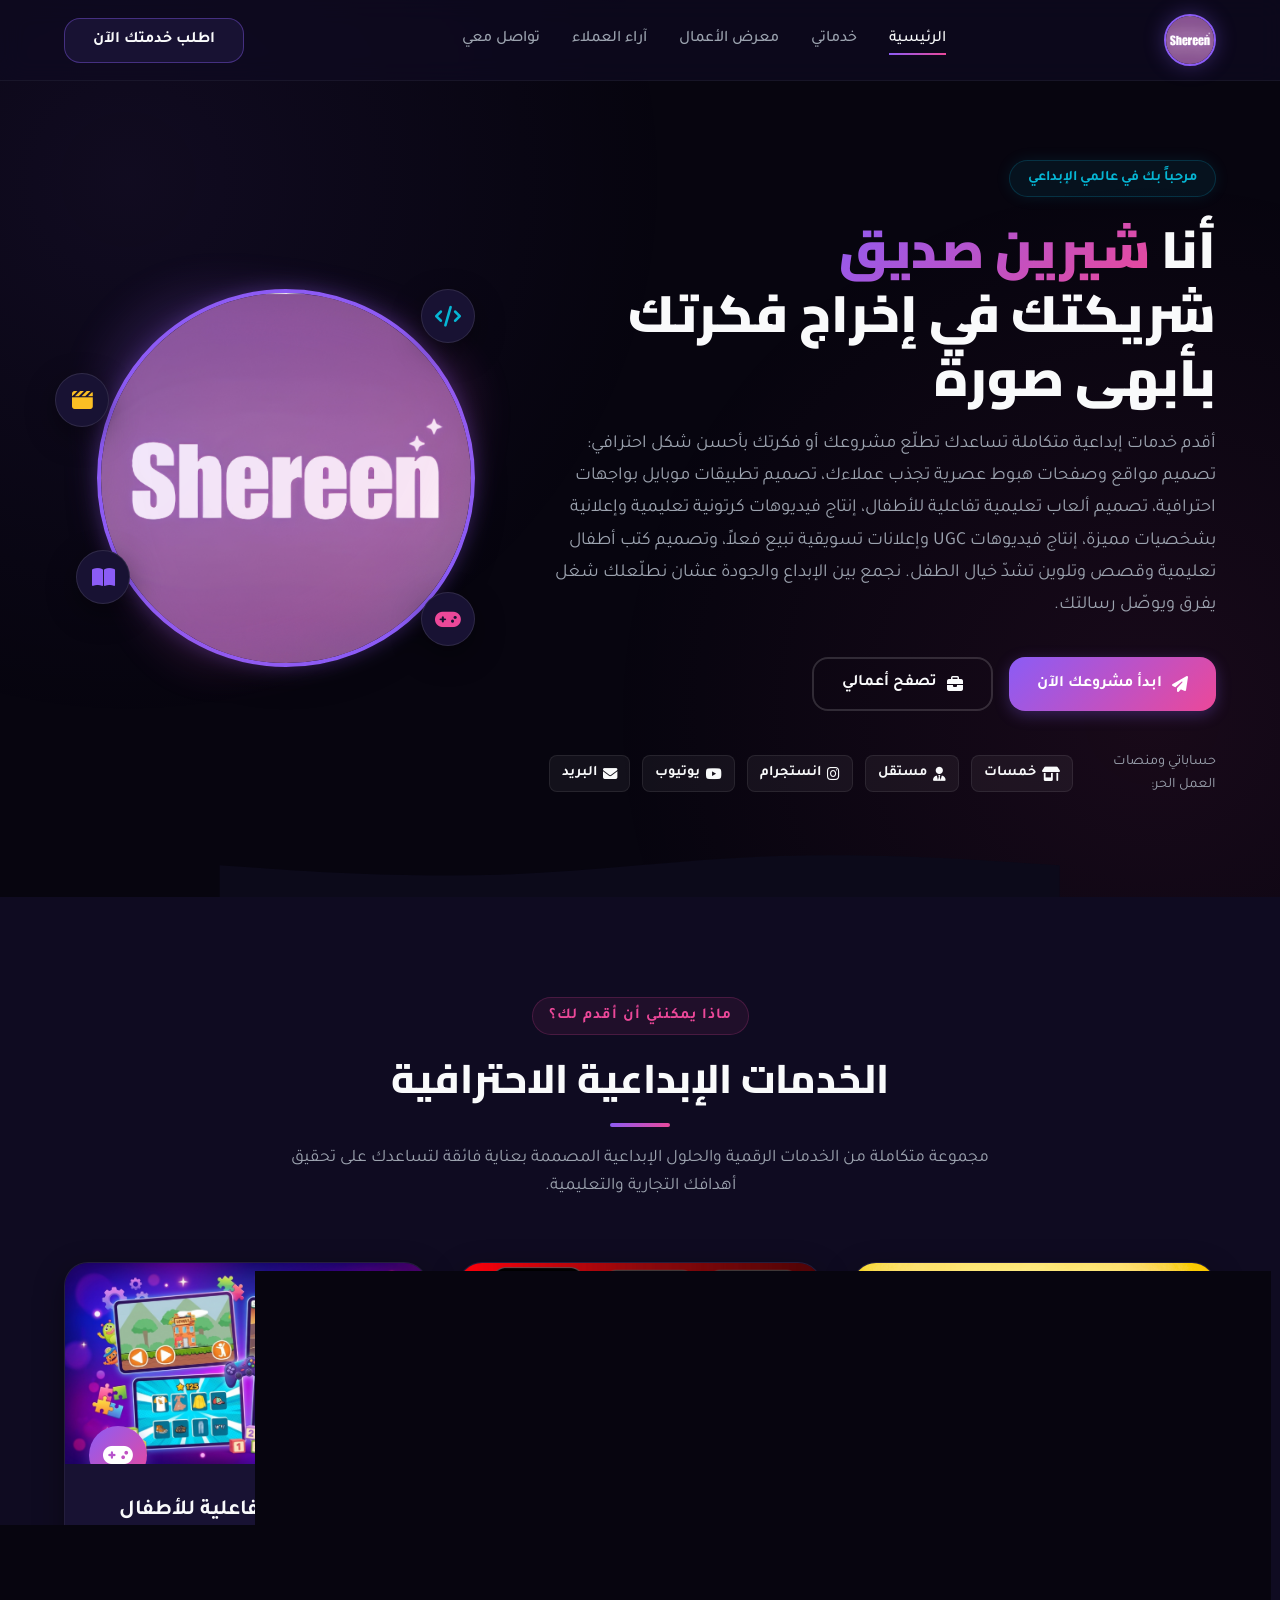
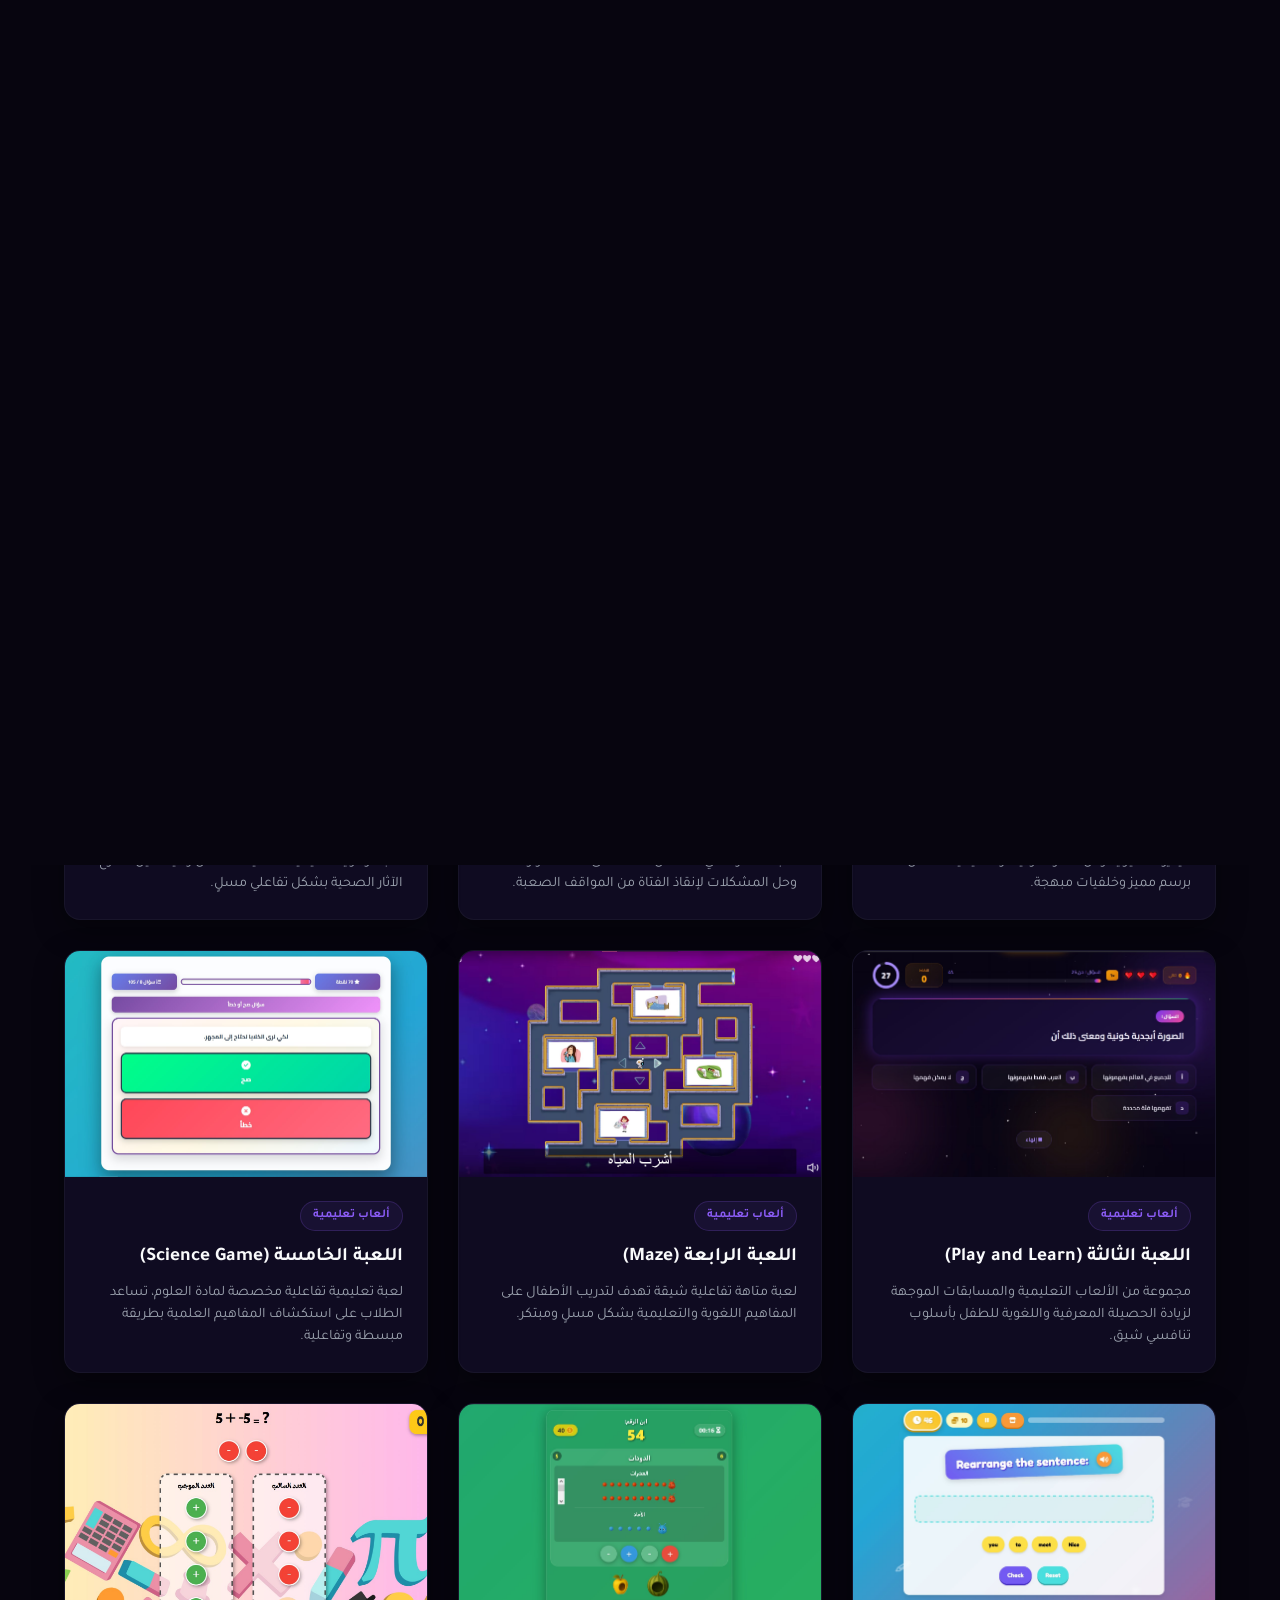
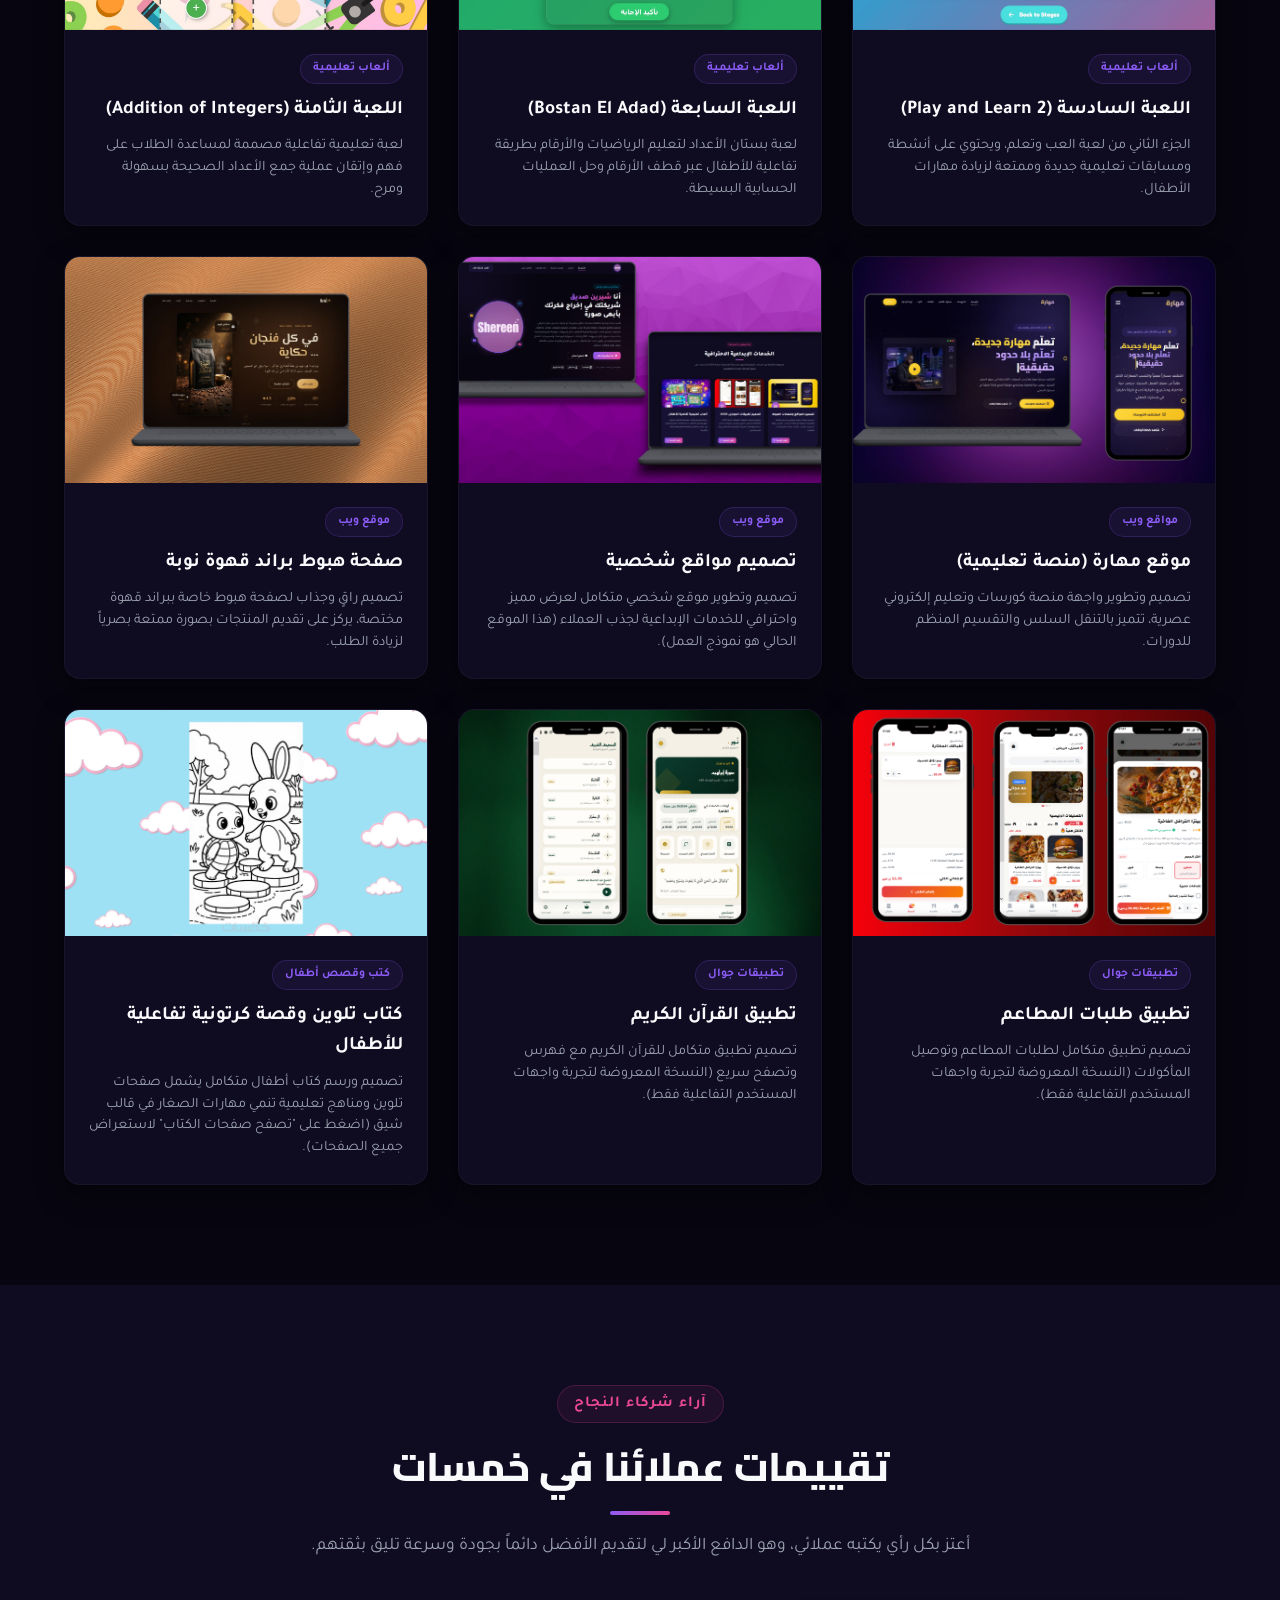
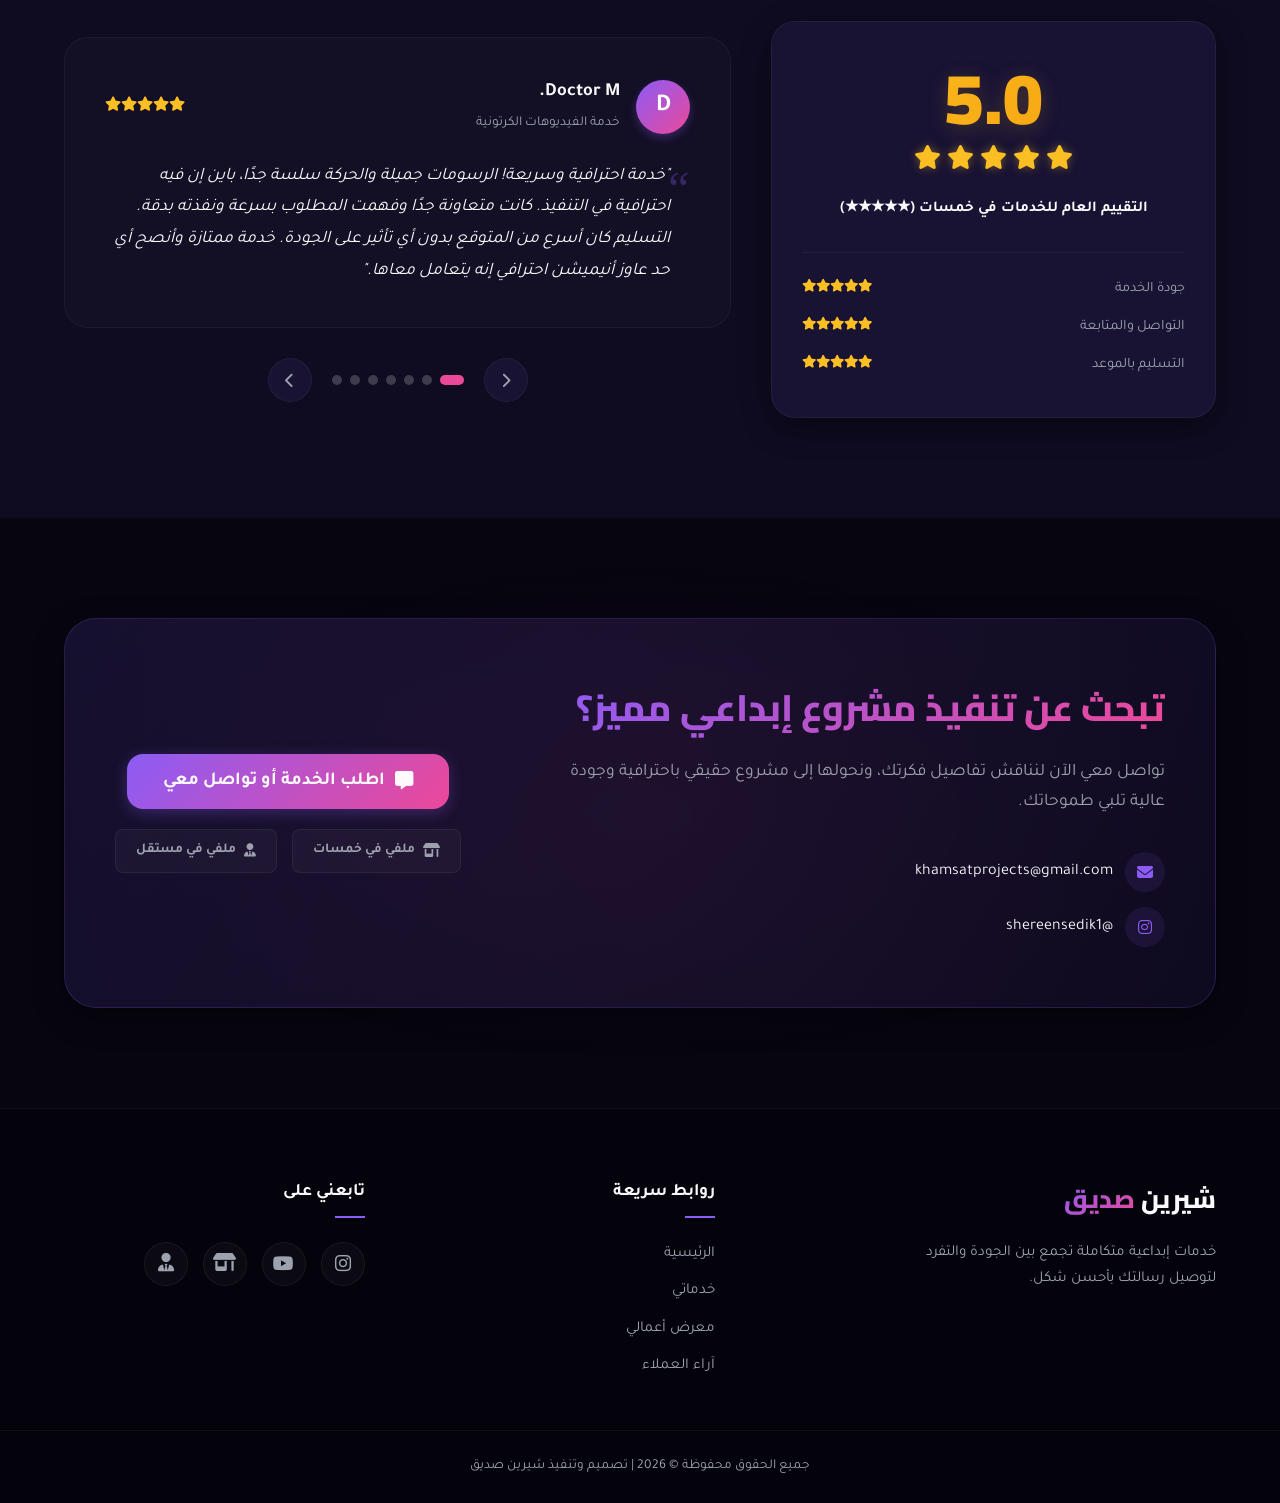
==== commit dfa9f4f9: "Update index.html" ====
--- a/index.html
+++ b/index.html
@@ -356,9 +356,9 @@
                     <!-- Item 8: Game 1 (games) -->
                     <div class="portfolio-item card-item" data-category="games">
                         <div class="item-media">
-                            <img src="صور للخدمات/صور الالعاب 1.png" alt="لعبة Help the Girl">
-                            <div class="media-overlay">
-                                <a href="https://edugame1.github.io/help-the-girl/" target="_blank" class="view-project-btn" rel="noopener"><i class="fa-solid fa-up-right-from-square"></i> تشغيل اللعبة</a>
+                            <img src="صور الالعاب/1.jpg" alt="لعبة Help the Girl">
+                            <div class="media-overlay">
+                                <a href="https://edugame1.github.io/help-the-girl/" target="_blank" class="view-project-btn" rel="noopener"><i class="fa-solid fa-gamepad"></i> تجربة اللعبة</a>
                             </div>
                         </div>
                         <div class="item-details">
@@ -371,9 +371,9 @@
                     <!-- Item 9: Game 2 (games) -->
                     <div class="portfolio-item card-item" data-category="games">
                         <div class="item-media">
-                            <img src="صور للخدمات/صور الالعاب 2.png" alt="لعبة Alcohol">
-                            <div class="media-overlay">
-                                <a href="https://edugame1.github.io/alcohol/" target="_blank" class="view-project-btn" rel="noopener"><i class="fa-solid fa-up-right-from-square"></i> تشغيل اللعبة</a>
+                            <img src="صور الالعاب/2.jpg" alt="لعبة Alcohol">
+                            <div class="media-overlay">
+                                <a href="https://edugame1.github.io/alcohol/" target="_blank" class="view-project-btn" rel="noopener"><i class="fa-solid fa-gamepad"></i> تجربة اللعبة</a>
                             </div>
                         </div>
                         <div class="item-details">
@@ -386,15 +386,90 @@
                     <!-- Item 10: Game 3 (games) -->
                     <div class="portfolio-item card-item" data-category="games">
                         <div class="item-media">
-                            <img src="صور للخدمات/صور الالعاب 3.png" alt="لعبة العب وتعلم">
-                            <div class="media-overlay">
-                                <a href="https://playandlearn12.github.io/game/" target="_blank" class="view-project-btn" rel="noopener"><i class="fa-solid fa-up-right-from-square"></i> تشغيل اللعبة</a>
+                            <img src="صور الالعاب/3.jpg" alt="لعبة العب وتعلم">
+                            <div class="media-overlay">
+                                <a href="https://playandlearn12.github.io/game/" target="_blank" class="view-project-btn" rel="noopener"><i class="fa-solid fa-gamepad"></i> تجربة اللعبة</a>
                             </div>
                         </div>
                         <div class="item-details">
                             <span class="item-tag">ألعاب تعليمية</span>
                             <h3>اللعبة الثالثة (Play and Learn)</h3>
                             <p>مجموعة من الألعاب التعليمية والمسابقات الموجهة لزيادة الحصيلة المعرفية واللغوية للطفل بأسلوب تنافسي شيق.</p>
+                        </div>
+                    </div>
+
+                    <!-- Item 17: Game 4 (games) -->
+                    <div class="portfolio-item card-item" data-category="games">
+                        <div class="item-media">
+                            <img src="صور الالعاب/4.jpg" alt="لعبة Maze">
+                            <div class="media-overlay">
+                                <a href="https://edugame2.github.io/maze/#data=[base64]" target="_blank" class="view-project-btn" rel="noopener"><i class="fa-solid fa-gamepad"></i> تجربة اللعبة</a>
+                            </div>
+                        </div>
+                        <div class="item-details">
+                            <span class="item-tag">ألعاب تعليمية</span>
+                            <h3>اللعبة الرابعة (Maze)</h3>
+                            <p>لعبة متاهة تفاعلية شيقة تهدف لتدريب الأطفال على المفاهيم اللغوية والتعليمية بشكل مسلٍ ومبتكر.</p>
+                        </div>
+                    </div>
+
+                    <!-- Item 18: Game 5 (games) -->
+                    <div class="portfolio-item card-item" data-category="games">
+                        <div class="item-media">
+                            <img src="صور الالعاب/5.jpg" alt="لعبة Science Game">
+                            <div class="media-overlay">
+                                <a href="https://game1-dev.github.io/sciencegame/" target="_blank" class="view-project-btn" rel="noopener"><i class="fa-solid fa-gamepad"></i> تجربة اللعبة</a>
+                            </div>
+                        </div>
+                        <div class="item-details">
+                            <span class="item-tag">ألعاب تعليمية</span>
+                            <h3>اللعبة الخامسة (Science Game)</h3>
+                            <p>لعبة تعليمية تفاعلية مخصصة لمادة العلوم، تساعد الطلاب على استكشاف المفاهيم العلمية بطريقة مبسطة وتفاعلية.</p>
+                        </div>
+                    </div>
+
+                    <!-- Item 19: Game 6 (games) -->
+                    <div class="portfolio-item card-item" data-category="games">
+                        <div class="item-media">
+                            <img src="صور الالعاب/6.jpg" alt="لعبة Play and Learn 2">
+                            <div class="media-overlay">
+                                <a href="https://playandlearn12.github.io/2/" target="_blank" class="view-project-btn" rel="noopener"><i class="fa-solid fa-gamepad"></i> تجربة اللعبة</a>
+                            </div>
+                        </div>
+                        <div class="item-details">
+                            <span class="item-tag">ألعاب تعليمية</span>
+                            <h3>اللعبة السادسة (Play and Learn 2)</h3>
+                            <p>الجزء الثاني من لعبة العب وتعلم، ويحتوي على أنشطة ومسابقات تعليمية جديدة وممتعة لزيادة مهارات الأطفال.</p>
+                        </div>
+                    </div>
+
+                    <!-- Item 20: Game 7 (games) -->
+                    <div class="portfolio-item card-item" data-category="games">
+                        <div class="item-media">
+                            <img src="صور الالعاب/7.jpg" alt="لعبة Bostan El Adad">
+                            <div class="media-overlay">
+                                <a href="https://bostaneladad5.github.io/game/game.html" target="_blank" class="view-project-btn" rel="noopener"><i class="fa-solid fa-gamepad"></i> تجربة اللعبة</a>
+                            </div>
+                        </div>
+                        <div class="item-details">
+                            <span class="item-tag">ألعاب تعليمية</span>
+                            <h3>اللعبة السابعة (Bostan El Adad)</h3>
+                            <p>لعبة بستان الأعداد لتعليم الرياضيات والأرقام بطريقة تفاعلية للأطفال عبر قطف الأرقام وحل العمليات الحسابية البسيطة.</p>
+                        </div>
+                    </div>
+
+                    <!-- Item 21: Game 8 (games) -->
+                    <div class="portfolio-item card-item" data-category="games">
+                        <div class="item-media">
+                            <img src="صور الالعاب/8.jpg" alt="لعبة Addition of Integers">
+                            <div class="media-overlay">
+                                <a href="https://games232.github.io/Addition-of-integers2/" target="_blank" class="view-project-btn" rel="noopener"><i class="fa-solid fa-gamepad"></i> تجربة اللعبة</a>
+                            </div>
+                        </div>
+                        <div class="item-details">
+                            <span class="item-tag">ألعاب تعليمية</span>
+                            <h3>اللعبة الثامنة (Addition of Integers)</h3>
+                            <p>لعبة تعليمية تفاعلية مصممة لمساعدة الطلاب على فهم وإتقان عملية جمع الأعداد الصحيحة بسهولة ومرح.</p>
                         </div>
                     </div>
 
--- a/style.css
+++ b/style.css
@@ -0,0 +1,1709 @@
+/* Style Sheet for Shereen Sedik Portfolio */
+
+/* --- Design Tokens & Variables --- */
+:root {
+    --bg-primary: #07050f;
+    --bg-secondary: #0f0b21;
+    --bg-tertiary: #181233;
+    --bg-glass: rgba(15, 11, 33, 0.7);
+    --bg-glass-heavy: rgba(7, 5, 15, 0.9);
+    
+    --color-primary: #8b5cf6;       /* Violet */
+    --color-secondary: #ec4899;     /* Pink */
+    --color-accent: #fbbf24;        /* Gold/Yellow */
+    --color-cyan: #06b6d4;          /* Neon Cyan */
+    --color-success: #10b981;       /* Emerald Green */
+    
+    --text-main: #f9fafb;
+    --text-muted: #9ca3af;
+    --text-dark: #1f2937;
+    
+    --gradient-primary: linear-gradient(135deg, var(--color-primary), var(--color-secondary));
+    --gradient-glow: linear-gradient(135deg, rgba(139, 92, 246, 0.6), rgba(236, 72, 153, 0.6));
+    --gradient-dark: linear-gradient(180deg, var(--bg-primary), var(--bg-secondary));
+    --gradient-gold: linear-gradient(135deg, #fbbf24, #f59e0b);
+    
+    --font-primary: 'Tajawal', 'Cairo', sans-serif;
+    
+    --transition-fast: 0.2s cubic-bezier(0.4, 0, 0.2, 1);
+    --transition-normal: 0.3s cubic-bezier(0.4, 0, 0.2, 1);
+    --transition-slow: 0.6s cubic-bezier(0.4, 0, 0.2, 1);
+    
+    --radius-sm: 8px;
+    --radius-md: 16px;
+    --radius-lg: 24px;
+    --radius-xl: 32px;
+    
+    --shadow-glow-purple: 0 0 20px rgba(139, 92, 246, 0.35);
+    --shadow-glow-pink: 0 0 20px rgba(236, 72, 153, 0.35);
+    --shadow-glow-gold: 0 0 25px rgba(251, 191, 36, 0.45);
+    --shadow-card: 0 10px 30px rgba(0, 0, 0, 0.4);
+}
+
+/* --- Base & Reset Rules --- */
+*, *::before, *::after {
+    box-sizing: border-box;
+    margin: 0;
+    padding: 0;
+}
+
+html {
+    scroll-behavior: smooth;
+    font-size: 16px;
+    overflow-x: hidden;
+}
+
+body {
+    font-family: var(--font-primary);
+    background-color: var(--bg-primary);
+    color: var(--text-main);
+    line-height: 1.6;
+    overflow-x: hidden;
+    direction: rtl;
+    text-align: start;
+    -webkit-font-smoothing: antialiased;
+}
+
+img, video {
+    max-width: 100%;
+    height: auto;
+    display: block;
+}
+
+a {
+    text-decoration: none;
+    color: inherit;
+    transition: var(--transition-fast);
+}
+
+button, input, select {
+    font-family: var(--font-primary);
+    background: none;
+    border: none;
+    outline: none;
+    cursor: pointer;
+}
+
+ul {
+    list-style: none;
+}
+
+.container {
+    width: 100%;
+    max-width: 1200px;
+    margin: 0 auto;
+    padding: 0 24px;
+}
+
+/* --- Parallax Stars Background Animation --- */
+.stars-container {
+    position: fixed;
+    top: 0;
+    left: 0;
+    width: 100%;
+    height: 100%;
+    z-index: -1;
+    overflow: hidden;
+    pointer-events: none;
+}
+
+/* Generate stars using box-shadows to avoid performance hit of many DOM elements */
+.stars {
+    width: 1px;
+    height: 1px;
+    background: transparent;
+    box-shadow: 
+        10vw 20vh #fff, 20vw 45vh rgba(255,255,255,0.4), 30vw 10vh #fff, 45vw 80vh rgba(255,255,255,0.5), 
+        60vw 30vh #fff, 75vw 60vh rgba(255,255,255,0.6), 85vw 15vh #fff, 90vw 75vh #fff, 5vw 85vh rgba(255,255,255,0.3),
+        15vw 95vh #fff, 40vw 35vh rgba(255,255,255,0.4), 55vw 90vh #fff, 70vw 5vh rgba(255,255,255,0.5), 
+        80vw 25vh #fff, 95vw 50vh rgba(255,255,255,0.3);
+    animation: starsAnimation 120s linear infinite;
+}
+
+.stars2 {
+    width: 2px;
+    height: 2px;
+    background: transparent;
+    box-shadow: 
+        12vw 15vh rgba(255,255,255,0.8), 28vw 60vh #fff, 35vw 40vh rgba(255,255,255,0.6), 50vw 15vh #fff,
+        65vw 85vh rgba(255,255,255,0.8), 72vw 30vh #fff, 88vw 90vh #fff, 92vw 10vh rgba(255,255,255,0.5),
+        3vw 40vh #fff, 18vw 80vh rgba(255,255,255,0.7), 44vw 65vh #fff, 58vw 50vh rgba(255,255,255,0.6);
+    animation: starsAnimation 80s linear infinite;
+}
+
+.stars3 {
+    width: 3px;
+    height: 3px;
+    background: transparent;
+    box-shadow: 
+        18vw 8vh rgba(255,255,255,0.9), 32vw 75vh #fff, 48vw 30vh rgba(255,255,255,0.5), 62vw 65vh #fff,
+        78vw 12vh #fff, 84vw 82vh rgba(255,255,255,0.7), 96vw 35vh #fff, 8vw 65vh #fff, 22vw 92vh rgba(255,255,255,0.4);
+    animation: starsAnimation 50s linear infinite;
+}
+
+@keyframes starsAnimation {
+    from { transform: translateY(0px); }
+    to { transform: translateY(-2000px); }
+}
+
+/* --- Typography Helpers --- */
+.section-header {
+    text-align: center;
+    margin-bottom: 60px;
+}
+
+.section-header .sub-title {
+    display: inline-block;
+    font-size: 0.95rem;
+    font-weight: 700;
+    color: var(--color-secondary);
+    text-transform: uppercase;
+    letter-spacing: 1px;
+    margin-bottom: 12px;
+    padding: 6px 16px;
+    background: rgba(236, 72, 153, 0.08);
+    border: 1px solid rgba(236, 72, 153, 0.2);
+    border-radius: var(--radius-xl);
+}
+
+.section-header .main-title {
+    font-size: 2.5rem;
+    font-weight: 800;
+    color: var(--text-main);
+    margin-bottom: 18px;
+    position: relative;
+}
+
+.section-header .main-title::after {
+    content: '';
+    display: block;
+    width: 60px;
+    height: 4px;
+    background: var(--gradient-primary);
+    margin: 12px auto 0;
+    border-radius: var(--radius-sm);
+}
+
+.section-header .section-desc {
+    font-size: 1.1rem;
+    color: var(--text-muted);
+    max-width: 700px;
+    margin: 0 auto;
+}
+
+/* --- Buttons & UI Elements --- */
+.btn {
+    display: inline-flex;
+    align-items: center;
+    justify-content: center;
+    gap: 10px;
+    font-size: 1rem;
+    font-weight: 600;
+    padding: 12px 28px;
+    border-radius: var(--radius-md);
+    transition: var(--transition-normal);
+}
+
+.btn-primary {
+    background: var(--bg-tertiary);
+    color: var(--text-main);
+    border: 1px solid rgba(139, 92, 246, 0.4);
+}
+
+.btn-primary:hover {
+    background: var(--color-primary);
+    box-shadow: var(--shadow-glow-purple);
+    transform: translateY(-2px);
+}
+
+.btn-gradient {
+    background: var(--gradient-primary);
+    color: #fff;
+    box-shadow: 0 4px 15px rgba(139, 92, 246, 0.3);
+}
+
+.btn-gradient:hover {
+    box-shadow: var(--shadow-glow-pink), var(--shadow-glow-purple);
+    transform: translateY(-2px);
+}
+
+.btn-outline {
+    background: transparent;
+    color: var(--text-main);
+    border: 2px solid rgba(255, 255, 255, 0.15);
+}
+
+.btn-outline:hover {
+    border-color: var(--color-primary);
+    background: rgba(139, 92, 246, 0.05);
+    transform: translateY(-2px);
+}
+
+.btn-sm {
+    padding: 8px 18px;
+    font-size: 0.9rem;
+    border-radius: var(--radius-sm);
+}
+
+.btn-xl {
+    padding: 16px 36px;
+    font-size: 1.15rem;
+    border-radius: var(--radius-md);
+}
+
+/* --- Header & Navigation Bar --- */
+header {
+    position: fixed;
+    top: 0;
+    left: 0;
+    width: 100%;
+    z-index: 1000;
+    background: var(--bg-glass);
+    backdrop-filter: blur(12px);
+    -webkit-backdrop-filter: blur(12px);
+    border-bottom: 1px solid rgba(255, 255, 255, 0.05);
+    transition: var(--transition-normal);
+}
+
+header.scrolled {
+    background: var(--bg-glass-heavy);
+    box-shadow: 0 10px 30px rgba(0,0,0,0.3);
+    padding: 8px 0;
+}
+
+.header-container {
+    display: flex;
+    align-items: center;
+    justify-content: space-between;
+    height: 80px;
+    max-width: 1200px;
+    margin: 0 auto;
+    padding: 0 24px;
+}
+
+.logo a {
+    display: flex;
+    align-items: center;
+    font-size: 1.6rem;
+    font-weight: 800;
+    letter-spacing: -0.5px;
+}
+
+.logo-img {
+    height: 52px;
+    width: 52px;
+    object-fit: cover;
+    border-radius: 50%;
+    border: 2px solid var(--color-primary);
+    box-shadow: var(--shadow-glow-purple);
+    transition: var(--transition-normal);
+}
+
+.logo-img:hover {
+    transform: rotate(360deg);
+    border-color: var(--color-secondary);
+    box-shadow: var(--shadow-glow-pink);
+}
+
+#logo-text {
+    background: var(--gradient-primary);
+    -webkit-background-clip: text;
+    -webkit-text-fill-color: transparent;
+}
+
+#logo-text span {
+    color: var(--text-main);
+    -webkit-text-fill-color: var(--text-main);
+}
+
+nav ul {
+    display: flex;
+    align-items: center;
+    gap: 32px;
+}
+
+nav ul li a {
+    font-size: 1rem;
+    font-weight: 500;
+    color: var(--text-muted);
+    position: relative;
+    padding: 8px 0;
+}
+
+nav ul li a:hover, nav ul li a.active {
+    color: var(--text-main);
+}
+
+nav ul li a::after {
+    content: '';
+    position: absolute;
+    bottom: 0;
+    left: 0;
+    width: 0;
+    height: 2px;
+    background: var(--gradient-primary);
+    transition: var(--transition-normal);
+}
+
+nav ul li a:hover::after, nav ul li a.active::after {
+    width: 100%;
+}
+
+.nav-cta {
+    display: flex;
+    align-items: center;
+    gap: 15px;
+}
+
+.mobile-nav-toggle {
+    display: none;
+    font-size: 1.5rem;
+    color: var(--text-main);
+    padding: 8px;
+}
+
+/* --- Hero Section --- */
+.hero-section {
+    padding: 160px 0 100px;
+    position: relative;
+    overflow: hidden;
+    background: radial-gradient(circle at 10% 20%, rgba(139, 92, 246, 0.08) 0%, transparent 40%),
+                radial-gradient(circle at 90% 80%, rgba(236, 72, 153, 0.08) 0%, transparent 40%);
+}
+
+.hero-container {
+    display: grid;
+    grid-template-columns: 1.2fr 0.8fr;
+    gap: 40px;
+    align-items: center;
+}
+
+.hero-content {
+    display: flex;
+    flex-direction: column;
+    align-items: flex-start;
+}
+
+.hero-badge {
+    font-size: 0.9rem;
+    font-weight: 700;
+    color: var(--color-cyan);
+    background: rgba(6, 182, 212, 0.08);
+    border: 1px solid rgba(6, 182, 212, 0.2);
+    padding: 6px 18px;
+    border-radius: var(--radius-xl);
+    margin-bottom: 20px;
+    display: inline-block;
+    box-shadow: 0 0 15px rgba(6, 182, 212, 0.1);
+}
+
+.hero-title {
+    font-size: 3.2rem;
+    font-weight: 900;
+    line-height: 1.25;
+    margin-bottom: 20px;
+}
+
+.hero-title span {
+    background: var(--gradient-primary);
+    -webkit-background-clip: text;
+    -webkit-text-fill-color: transparent;
+}
+
+.hero-desc {
+    font-size: 1.15rem;
+    color: var(--text-muted);
+    margin-bottom: 35px;
+    line-height: 1.75;
+}
+
+.hero-buttons {
+    display: flex;
+    gap: 16px;
+    margin-bottom: 40px;
+    flex-wrap: wrap;
+}
+
+.hero-platforms {
+    display: flex;
+    align-items: center;
+    gap: 15px;
+    font-size: 0.9rem;
+    color: var(--text-muted);
+}
+
+.platform-icons {
+    display: flex;
+    gap: 12px;
+}
+
+.platform-link {
+    display: flex;
+    align-items: center;
+    gap: 6px;
+    padding: 6px 12px;
+    border-radius: var(--radius-sm);
+    background: rgba(255, 255, 255, 0.05);
+    border: 1px solid rgba(255, 255, 255, 0.08);
+    font-weight: 600;
+    color: var(--text-main);
+}
+
+.platform-link:hover {
+    background: rgba(139, 92, 246, 0.15);
+    border-color: var(--color-primary);
+    transform: translateY(-2px);
+}
+
+.hero-visual {
+    display: flex;
+    justify-content: center;
+    position: relative;
+}
+
+.blob-wrapper {
+    position: relative;
+    width: 100%;
+    max-width: 420px;
+    aspect-ratio: 1;
+}
+
+.visual-blob {
+    position: absolute;
+    top: 5%;
+    left: 5%;
+    width: 90%;
+    height: 90%;
+    background: var(--gradient-primary);
+    border-radius: 30% 70% 70% 30% / 30% 30% 70% 70%;
+    opacity: 0.15;
+    animation: blobMorph 10s ease-in-out infinite alternate;
+    filter: blur(20px);
+}
+
+.hero-featured-image {
+    width: 90%;
+    height: 90%;
+    margin: 5%;
+    object-fit: cover;
+    border-radius: 50%;
+    border: 4px solid var(--color-primary);
+    box-shadow: var(--shadow-glow-purple), var(--shadow-card);
+    transition: var(--transition-normal);
+}
+
+.hero-featured-image:hover {
+    border-color: var(--color-secondary);
+    box-shadow: var(--shadow-glow-pink), var(--shadow-card);
+    transform: scale(1.03);
+}
+
+.hero-logo-badge {
+    position: absolute;
+    top: 5%;
+    right: 5%;
+    width: 96px;
+    height: 96px;
+    border-radius: 50%;
+    background: var(--bg-tertiary);
+    border: 3px solid var(--color-primary);
+    padding: 6px;
+    box-shadow: var(--shadow-glow-purple), var(--shadow-card);
+    z-index: 10;
+    animation: floatBadge 6s ease-in-out infinite alternate;
+    display: flex;
+    align-items: center;
+    justify-content: center;
+    overflow: hidden;
+    transition: var(--transition-normal);
+}
+
+.hero-logo-badge:hover {
+    border-color: var(--color-secondary);
+    box-shadow: var(--shadow-glow-pink);
+    transform: scale(1.1);
+}
+
+.hero-logo-badge img {
+    width: 100%;
+    height: 100%;
+    object-fit: cover;
+    border-radius: 50%;
+}
+
+@keyframes floatBadge {
+    0% { transform: translate(0, 0) scale(1); }
+    100% { transform: translate(-10px, 10px) scale(1.05); }
+}
+
+@keyframes blobMorph {
+    0% { border-radius: 40% 60% 60% 40% / 50% 50% 50% 50%; }
+    50% { border-radius: 60% 40% 30% 70% / 60% 30% 70% 40%; }
+    100% { border-radius: 50% 50% 70% 30% / 40% 60% 40% 60%; }
+}
+
+/* Floating Micro Elements */
+.floating-element {
+    position: absolute;
+    width: 54px;
+    height: 54px;
+    border-radius: 50%;
+    background: var(--bg-tertiary);
+    border: 1px solid rgba(255, 255, 255, 0.1);
+    box-shadow: var(--shadow-card);
+    display: flex;
+    align-items: center;
+    justify-content: center;
+    font-size: 1.3rem;
+    color: var(--color-cyan);
+    animation: floatAnimation 6s ease-in-out infinite;
+}
+
+.element-1 { top: 5%; right: 5%; color: var(--color-cyan); animation-delay: 0s; }
+.element-2 { bottom: 10%; right: 5%; color: var(--color-secondary); animation-delay: 1.5s; }
+.element-3 { top: 25%; left: -5%; color: var(--color-accent); animation-delay: 3s; }
+.element-4 { bottom: 20%; left: 0%; color: var(--color-primary); animation-delay: 4.5s; }
+
+@keyframes floatAnimation {
+    0% { transform: translateY(0px) rotate(0deg); }
+    50% { transform: translateY(-15px) rotate(8deg); }
+    100% { transform: translateY(0px) rotate(0deg); }
+}
+
+.wave-divider {
+    position: absolute;
+    bottom: -1px;
+    left: 0;
+    width: 100%;
+    overflow: hidden;
+    line-height: 0;
+}
+
+.wave-divider svg {
+    position: relative;
+    display: block;
+    width: calc(100% + 1.3px);
+    height: 70px;
+}
+
+/* --- Services Section --- */
+.services-section {
+    padding: 100px 0;
+    background-color: var(--bg-secondary);
+    position: relative;
+}
+
+.services-grid {
+    display: grid;
+    grid-template-columns: repeat(auto-fit, minmax(340px, 1fr));
+    gap: 30px;
+}
+
+.service-card {
+    background: var(--bg-tertiary);
+    border-radius: var(--radius-lg);
+    border: 1px solid rgba(255, 255, 255, 0.05);
+    overflow: hidden;
+    transition: var(--transition-normal);
+    display: flex;
+    flex-direction: column;
+    box-shadow: var(--shadow-card);
+}
+
+.service-card:hover {
+    transform: translateY(-8px);
+    border-color: rgba(139, 92, 246, 0.3);
+    box-shadow: var(--shadow-glow-purple), var(--shadow-card);
+}
+
+.service-img-wrapper {
+    position: relative;
+    aspect-ratio: 1.8;
+    overflow: hidden;
+}
+
+.service-img {
+    width: 100%;
+    height: 100%;
+    object-fit: cover;
+    transition: var(--transition-slow);
+}
+
+.service-card:hover .service-img {
+    transform: scale(1.08);
+}
+
+.service-icon-overlay {
+    position: absolute;
+    bottom: -20px;
+    left: 24px;
+    width: 58px;
+    height: 58px;
+    border-radius: 50%;
+    background: var(--gradient-primary);
+    display: flex;
+    align-items: center;
+    justify-content: center;
+    font-size: 1.5rem;
+    color: #fff;
+    box-shadow: 0 5px 15px rgba(139, 92, 246, 0.4);
+    z-index: 2;
+}
+
+.service-info {
+    padding: 30px 24px 24px;
+    display: flex;
+    flex-direction: column;
+    flex-grow: 1;
+}
+
+.service-info h3 {
+    font-size: 1.35rem;
+    font-weight: 700;
+    margin-bottom: 12px;
+    color: var(--text-main);
+}
+
+.service-info p {
+    font-size: 0.95rem;
+    color: var(--text-muted);
+    margin-bottom: 24px;
+    line-height: 1.6;
+    flex-grow: 1;
+}
+
+.service-footer {
+    border-top: 1px solid rgba(255, 255, 255, 0.05);
+    padding-top: 18px;
+    display: flex;
+    justify-content: flex-end;
+}
+
+/* --- Portfolio Section --- */
+.portfolio-section {
+    padding: 100px 0;
+    background-color: var(--bg-primary);
+}
+
+.portfolio-filters {
+    display: flex;
+    justify-content: center;
+    flex-wrap: wrap;
+    gap: 12px;
+    margin-bottom: 50px;
+}
+
+.filter-btn {
+    font-size: 0.95rem;
+    font-weight: 600;
+    color: var(--text-muted);
+    padding: 10px 22px;
+    border-radius: var(--radius-xl);
+    background: var(--bg-secondary);
+    border: 1px solid rgba(255, 255, 255, 0.05);
+    transition: var(--transition-normal);
+}
+
+.filter-btn:hover, .filter-btn.active {
+    color: #fff;
+    background: var(--gradient-primary);
+    border-color: transparent;
+    box-shadow: 0 4px 15px rgba(139, 92, 246, 0.3);
+}
+
+.portfolio-grid {
+    display: grid;
+    grid-template-columns: repeat(auto-fill, minmax(350px, 1fr));
+    gap: 30px;
+    transition: var(--transition-slow);
+}
+
+.portfolio-item {
+    background: var(--bg-secondary);
+    border-radius: var(--radius-md);
+    border: 1px solid rgba(255, 255, 255, 0.04);
+    overflow: hidden;
+    box-shadow: var(--shadow-card);
+    transition: var(--transition-normal);
+    display: flex;
+    flex-direction: column;
+}
+
+.portfolio-item.hidden {
+    display: none;
+}
+
+.portfolio-item:hover {
+    transform: translateY(-5px);
+    border-color: rgba(236, 72, 153, 0.3);
+    box-shadow: var(--shadow-glow-pink), var(--shadow-card);
+}
+
+.item-media {
+    position: relative;
+    aspect-ratio: 1.6;
+    overflow: hidden;
+    background-color: #000;
+}
+
+.item-media img {
+    width: 100%;
+    height: 100%;
+    object-fit: cover;
+    transition: var(--transition-slow);
+}
+
+.portfolio-item:hover .item-media img {
+    transform: scale(1.05);
+}
+
+.media-overlay {
+    position: absolute;
+    top: 0;
+    left: 0;
+    width: 100%;
+    height: 100%;
+    background: rgba(7, 5, 15, 0.7);
+    display: flex;
+    align-items: center;
+    justify-content: center;
+    opacity: 0;
+    transition: var(--transition-normal);
+    backdrop-filter: blur(4px);
+}
+
+.portfolio-item:hover .media-overlay {
+    opacity: 1;
+}
+
+.play-video-btn {
+    font-size: 4rem;
+    color: var(--color-secondary);
+    transition: var(--transition-normal);
+    filter: drop-shadow(0 0 10px rgba(236, 72, 153, 0.6));
+}
+
+.play-video-btn:hover {
+    transform: scale(1.1);
+    color: var(--text-main);
+    filter: drop-shadow(0 0 15px rgba(255,255,255,0.8));
+}
+
+.view-project-btn, .zoom-image-btn {
+    font-size: 0.95rem;
+    font-weight: 700;
+    color: #fff;
+    padding: 12px 24px;
+    background: var(--gradient-primary);
+    border-radius: var(--radius-md);
+    box-shadow: 0 4px 15px rgba(139, 92, 246, 0.4);
+    transform: translateY(10px);
+    transition: var(--transition-normal);
+}
+
+.view-project-btn:hover, .zoom-image-btn:hover {
+    box-shadow: var(--shadow-glow-pink);
+    transform: translateY(10px) scale(1.05);
+}
+
+.portfolio-item:hover .view-project-btn,
+.portfolio-item:hover .zoom-image-btn {
+    transform: translateY(0);
+}
+
+.item-details {
+    padding: 24px;
+    display: flex;
+    flex-direction: column;
+    flex-grow: 1;
+}
+
+.item-tag {
+    align-self: flex-start;
+    font-size: 0.75rem;
+    font-weight: 700;
+    color: var(--color-primary);
+    background: rgba(139, 92, 246, 0.08);
+    border: 1px solid rgba(139, 92, 246, 0.2);
+    padding: 4px 12px;
+    border-radius: var(--radius-xl);
+    margin-bottom: 12px;
+}
+
+.item-details h3 {
+    font-size: 1.2rem;
+    font-weight: 700;
+    margin-bottom: 10px;
+    color: var(--text-main);
+}
+
+.item-details p {
+    font-size: 0.9rem;
+    color: var(--text-muted);
+    line-height: 1.5;
+}
+
+/* --- Reviews / Testimonials Section --- */
+.testimonials-section {
+    padding: 100px 0;
+    background-color: var(--bg-secondary);
+    position: relative;
+}
+
+.testimonials-wrapper {
+    display: grid;
+    grid-template-columns: 0.8fr 1.2fr;
+    gap: 40px;
+    align-items: center;
+}
+
+/* Rating Stats Card */
+.rating-stats-card {
+    background: var(--bg-tertiary);
+    border-radius: var(--radius-lg);
+    border: 1px solid rgba(255, 255, 255, 0.05);
+    padding: 40px 30px;
+    text-align: center;
+    box-shadow: var(--shadow-card);
+}
+
+.rating-number {
+    font-size: 4.5rem;
+    font-weight: 900;
+    line-height: 1;
+    background: var(--gradient-gold);
+    -webkit-background-clip: text;
+    -webkit-text-fill-color: transparent;
+    margin-bottom: 10px;
+    filter: drop-shadow(0 4px 10px rgba(251, 191, 36, 0.2));
+}
+
+.rating-stars {
+    font-size: 1.5rem;
+    color: var(--color-accent);
+    margin-bottom: 15px;
+    filter: drop-shadow(0 0 5px rgba(251, 191, 36, 0.4));
+}
+
+.rating-text {
+    font-size: 0.95rem;
+    font-weight: 600;
+    color: var(--text-main);
+    margin-bottom: 30px;
+}
+
+.rating-details {
+    display: flex;
+    flex-direction: column;
+    gap: 15px;
+    text-align: start;
+    border-top: 1px solid rgba(255, 255, 255, 0.05);
+    padding-top: 25px;
+}
+
+.rating-detail-item {
+    display: flex;
+    justify-content: space-between;
+    align-items: center;
+    font-size: 0.9rem;
+    color: var(--text-muted);
+}
+
+.stars-row {
+    color: var(--color-accent);
+    font-size: 0.8rem;
+}
+
+/* Reviews Slider */
+.reviews-slider-container {
+    position: relative;
+    overflow: hidden;
+    min-height: 320px;
+    display: flex;
+    flex-direction: column;
+    justify-content: space-between;
+}
+
+.reviews-track {
+    position: relative;
+    height: 100%;
+}
+
+.review-slide {
+    position: absolute;
+    top: 0;
+    left: 0;
+    width: 100%;
+    opacity: 0;
+    visibility: hidden;
+    transform: translateX(50px);
+    transition: opacity 0.5s ease, transform 0.5s ease, visibility 0.5s;
+    background: rgba(255, 255, 255, 0.02);
+    border: 1px solid rgba(255, 255, 255, 0.04);
+    border-radius: var(--radius-lg);
+    padding: 40px;
+    box-shadow: inset 0 0 20px rgba(255,255,255,0.01);
+}
+
+.review-slide.active {
+    position: relative;
+    opacity: 1;
+    visibility: visible;
+    transform: translateX(0);
+    z-index: 5;
+}
+
+.review-header {
+    display: flex;
+    align-items: center;
+    margin-bottom: 24px;
+}
+
+.client-avatar {
+    width: 54px;
+    height: 54px;
+    border-radius: 50%;
+    background: var(--gradient-primary);
+    color: #fff;
+    font-size: 1.5rem;
+    font-weight: 700;
+    display: flex;
+    align-items: center;
+    justify-content: center;
+    margin-left: 16px;
+    box-shadow: 0 4px 10px rgba(139, 92, 246, 0.3);
+}
+
+.client-info {
+    flex-grow: 1;
+}
+
+.client-info h4 {
+    font-size: 1.15rem;
+    font-weight: 700;
+    color: var(--text-main);
+    margin-bottom: 4px;
+}
+
+.client-info span {
+    font-size: 0.85rem;
+    color: var(--text-muted);
+}
+
+.slide-stars {
+    color: var(--color-accent);
+    font-size: 0.9rem;
+}
+
+.review-content {
+    font-size: 1.1rem;
+    color: var(--text-main);
+    line-height: 1.8;
+    font-style: italic;
+    position: relative;
+    padding-right: 20px;
+}
+
+.review-content::before {
+    content: '“';
+    position: absolute;
+    right: 0;
+    top: -15px;
+    font-size: 3rem;
+    color: var(--color-primary);
+    opacity: 0.3;
+    font-family: serif;
+}
+
+/* Slider Controls */
+.slider-controls {
+    display: flex;
+    align-items: center;
+    justify-content: center;
+    gap: 20px;
+    margin-top: 30px;
+}
+
+.slider-btn {
+    width: 44px;
+    height: 44px;
+    border-radius: 50%;
+    background: var(--bg-tertiary);
+    border: 1px solid rgba(255, 255, 255, 0.05);
+    color: var(--text-muted);
+    font-size: 0.95rem;
+    display: flex;
+    align-items: center;
+    justify-content: center;
+    transition: var(--transition-normal);
+}
+
+.slider-btn:hover {
+    color: #fff;
+    background: var(--color-primary);
+    border-color: transparent;
+    box-shadow: var(--shadow-glow-purple);
+}
+
+.slider-dots {
+    display: flex;
+    gap: 8px;
+}
+
+.dot {
+    width: 10px;
+    height: 10px;
+    border-radius: 50%;
+    background: rgba(255, 255, 255, 0.2);
+    transition: var(--transition-normal);
+}
+
+.dot.active {
+    background: var(--color-secondary);
+    width: 24px;
+    border-radius: var(--radius-sm);
+}
+
+/* --- Contact & CTA Banner --- */
+.contact-section {
+    padding: 100px 0;
+    background: radial-gradient(ellipse at center, rgba(139, 92, 246, 0.08) 0%, transparent 60%);
+}
+
+.contact-card {
+    background: linear-gradient(135deg, rgba(24, 18, 51, 0.9) 0%, rgba(15, 11, 33, 0.9) 100%);
+    border: 1px solid rgba(139, 92, 246, 0.2);
+    border-radius: var(--radius-xl);
+    padding: 60px 50px;
+    display: flex;
+    justify-content: space-between;
+    align-items: center;
+    gap: 40px;
+    box-shadow: var(--shadow-card);
+    position: relative;
+    overflow: hidden;
+    backdrop-filter: blur(10px);
+}
+
+.contact-card::before {
+    content: '';
+    position: absolute;
+    top: -50%;
+    left: -50%;
+    width: 200%;
+    height: 200%;
+    background: radial-gradient(circle, rgba(236, 72, 153, 0.05) 0%, transparent 50%);
+    pointer-events: none;
+}
+
+.contact-info {
+    max-width: 600px;
+}
+
+.contact-info h2 {
+    font-size: 2.3rem;
+    font-weight: 800;
+    margin-bottom: 20px;
+    background: var(--gradient-primary);
+    -webkit-background-clip: text;
+    -webkit-text-fill-color: transparent;
+}
+
+.contact-info p {
+    font-size: 1.1rem;
+    color: var(--text-muted);
+    margin-bottom: 35px;
+    line-height: 1.7;
+}
+
+.contact-methods {
+    display: flex;
+    flex-direction: column;
+    gap: 15px;
+}
+
+.contact-method-item {
+    display: flex;
+    align-items: center;
+    gap: 12px;
+    font-size: 1rem;
+    color: var(--text-main);
+    width: fit-content;
+}
+
+.contact-method-item i {
+    width: 40px;
+    height: 40px;
+    border-radius: 50%;
+    background: rgba(139, 92, 246, 0.1);
+    color: var(--color-primary);
+    display: flex;
+    align-items: center;
+    justify-content: center;
+    transition: var(--transition-normal);
+}
+
+.contact-method-item:hover i {
+    background: var(--color-primary);
+    color: #fff;
+    box-shadow: var(--shadow-glow-purple);
+}
+
+.contact-actions {
+    display: flex;
+    flex-direction: column;
+    align-items: center;
+    gap: 20px;
+    flex-shrink: 0;
+}
+
+.freelance-profiles {
+    display: flex;
+    gap: 15px;
+}
+
+.profile-badge {
+    display: flex;
+    align-items: center;
+    gap: 8px;
+    font-size: 0.85rem;
+    font-weight: 600;
+    color: var(--text-muted);
+    padding: 10px 20px;
+    border-radius: var(--radius-sm);
+    background: rgba(255,255,255,0.03);
+    border: 1px solid rgba(255,255,255,0.06);
+}
+
+.profile-badge:hover {
+    color: #fff;
+    background: rgba(139, 92, 246, 0.1);
+    border-color: rgba(139, 92, 246, 0.3);
+}
+
+/* --- Footer --- */
+footer {
+    background-color: #04020a;
+    border-top: 1px solid rgba(255, 255, 255, 0.05);
+    padding: 70px 0 0;
+    position: relative;
+}
+
+.footer-container {
+    display: grid;
+    grid-template-columns: 1.5fr 1fr 1fr;
+    gap: 50px;
+    margin-bottom: 50px;
+}
+
+.footer-brand h3 {
+    font-size: 1.6rem;
+    font-weight: 800;
+    margin-bottom: 20px;
+}
+
+.footer-brand h3 span {
+    background: var(--gradient-primary);
+    -webkit-background-clip: text;
+    -webkit-text-fill-color: transparent;
+}
+
+.footer-brand p {
+    font-size: 0.95rem;
+    color: var(--text-muted);
+    line-height: 1.7;
+    max-width: 320px;
+}
+
+.footer-links h4, .footer-socials h4 {
+    font-size: 1.1rem;
+    font-weight: 700;
+    color: var(--text-main);
+    margin-bottom: 24px;
+    position: relative;
+}
+
+.footer-links h4::after, .footer-socials h4::after {
+    content: '';
+    display: block;
+    width: 30px;
+    height: 2px;
+    background: var(--color-primary);
+    margin-top: 8px;
+}
+
+.footer-links ul {
+    display: flex;
+    flex-direction: column;
+    gap: 12px;
+}
+
+.footer-links ul li a {
+    font-size: 0.95rem;
+    color: var(--text-muted);
+}
+
+.footer-links ul li a:hover {
+    color: #fff;
+    padding-right: 5px;
+}
+
+.social-icons {
+    display: flex;
+    gap: 15px;
+}
+
+.social-icons a {
+    width: 44px;
+    height: 44px;
+    border-radius: 50%;
+    background: rgba(255,255,255,0.03);
+    border: 1px solid rgba(255,255,255,0.06);
+    color: var(--text-muted);
+    display: flex;
+    align-items: center;
+    justify-content: center;
+    font-size: 1.15rem;
+    transition: var(--transition-normal);
+}
+
+.social-icons a:hover {
+    color: #fff;
+    background: var(--gradient-primary);
+    border-color: transparent;
+    transform: translateY(-3px);
+    box-shadow: var(--shadow-glow-purple);
+}
+
+.footer-bottom {
+    border-top: 1px solid rgba(255, 255, 255, 0.05);
+    padding: 25px 0;
+    text-align: center;
+    font-size: 0.85rem;
+    color: var(--text-muted);
+}
+
+/* --- Modals Systems (Glassmorphic) --- */
+.modal {
+    position: fixed;
+    top: 0;
+    left: 0;
+    width: 100%;
+    height: 100%;
+    z-index: 1100;
+    background: rgba(4, 2, 10, 0.7);
+    backdrop-filter: blur(10px);
+    -webkit-backdrop-filter: blur(10px);
+    display: flex;
+    align-items: center;
+    justify-content: center;
+    opacity: 0;
+    visibility: hidden;
+    transition: opacity 0.4s ease, visibility 0.4s;
+    padding: 20px;
+}
+
+.modal.open {
+    opacity: 1;
+    visibility: visible;
+}
+
+.modal-content {
+    background: rgba(15, 11, 33, 0.85);
+    border: 1px solid rgba(255, 255, 255, 0.08);
+    box-shadow: 0 20px 50px rgba(0, 0, 0, 0.5), inset 0 0 30px rgba(255, 255, 255, 0.02);
+    border-radius: var(--radius-lg);
+    width: 100%;
+    max-width: 580px;
+    padding: 40px;
+    position: relative;
+    transform: translateY(-30px);
+    transition: transform 0.4s cubic-bezier(0.4, 0, 0.2, 1);
+}
+
+.modal.open .modal-content {
+    transform: translateY(0);
+}
+
+.close-modal-btn {
+    position: absolute;
+    top: 20px;
+    left: 20px;
+    font-size: 2rem;
+    color: var(--text-muted);
+    transition: var(--transition-fast);
+}
+
+.close-modal-btn:hover {
+    color: #fff;
+    transform: rotate(90deg);
+}
+
+.modal-header {
+    text-align: center;
+    margin-bottom: 30px;
+}
+
+.modal-header i {
+    font-size: 2.5rem;
+    background: var(--gradient-primary);
+    -webkit-background-clip: text;
+    -webkit-text-fill-color: transparent;
+    margin-bottom: 15px;
+    display: inline-block;
+    filter: drop-shadow(0 0 8px rgba(139, 92, 246, 0.5));
+}
+
+.modal-header h3 {
+    font-size: 1.5rem;
+    font-weight: 800;
+    color: var(--text-main);
+    margin-bottom: 8px;
+}
+
+.modal-header p {
+    font-size: 0.95rem;
+    color: var(--text-muted);
+}
+
+.modal-body {
+    display: flex;
+    flex-direction: column;
+    gap: 16px;
+}
+
+.modal-option-card {
+    display: flex;
+    align-items: center;
+    padding: 18px 24px;
+    border-radius: var(--radius-md);
+    background: rgba(255, 255, 255, 0.03);
+    border: 1px solid rgba(255, 255, 255, 0.05);
+    transition: var(--transition-normal);
+}
+
+.option-icon {
+    width: 48px;
+    height: 48px;
+    border-radius: 50%;
+    display: flex;
+    align-items: center;
+    justify-content: center;
+    font-size: 1.4rem;
+    margin-left: 18px;
+    flex-shrink: 0;
+}
+
+.option-info {
+    flex-grow: 1;
+}
+
+.option-info h4 {
+    font-size: 1.05rem;
+    font-weight: 700;
+    color: var(--text-main);
+    margin-bottom: 4px;
+}
+
+.option-info p {
+    font-size: 0.85rem;
+    color: var(--text-muted);
+}
+
+.option-arrow {
+    color: var(--text-muted);
+    font-size: 0.9rem;
+    transition: var(--transition-fast);
+}
+
+.modal-option-card:hover .option-arrow {
+    transform: translateX(-5px);
+    color: #fff;
+}
+
+/* Option custom coloring */
+.option-khamsat .option-icon {
+    background: rgba(16, 185, 129, 0.1);
+    color: var(--color-success);
+}
+.option-khamsat:hover {
+    border-color: rgba(16, 185, 129, 0.3);
+    background: rgba(16, 185, 129, 0.05);
+}
+
+.option-instagram .option-icon {
+    background: rgba(236, 72, 153, 0.1);
+    color: var(--color-secondary);
+}
+.option-instagram:hover {
+    border-color: rgba(236, 72, 153, 0.3);
+    background: rgba(236, 72, 153, 0.05);
+}
+
+.option-email .option-icon {
+    background: rgba(6, 182, 212, 0.1);
+    color: var(--color-cyan);
+}
+.option-email:hover {
+    border-color: rgba(6, 182, 212, 0.3);
+    background: rgba(6, 182, 212, 0.05);
+}
+
+/* Video Lightbox */
+.video-modal-lightbox .video-modal-content {
+    width: 100%;
+    max-width: 900px;
+    aspect-ratio: 16/9;
+    padding: 0;
+    background: #000;
+    border-radius: var(--radius-sm);
+    border: 1px solid rgba(255,255,255,0.1);
+    overflow: hidden;
+}
+
+.video-container-iframe {
+    width: 100%;
+    height: 100%;
+}
+
+.video-container-iframe iframe {
+    width: 100%;
+    height: 100%;
+}
+
+.video-modal-lightbox .close-modal-btn {
+    top: -45px;
+    left: 0;
+    color: #fff;
+    background: rgba(0,0,0,0.5);
+    width: 36px;
+    height: 36px;
+    border-radius: 50%;
+    display: flex;
+    align-items: center;
+    justify-content: center;
+    line-height: 1;
+    font-size: 1.5rem;
+}
+
+/* Image Zoom Lightbox */
+.image-modal-lightbox .image-modal-content {
+    background: transparent;
+    border: none;
+    box-shadow: none;
+    display: flex;
+    justify-content: center;
+    align-items: center;
+    max-width: 80vw;
+    max-height: 80vh;
+    padding: 0;
+}
+
+.image-modal-lightbox img {
+    max-width: 100%;
+    max-height: 80vh;
+    border-radius: var(--radius-md);
+    box-shadow: var(--shadow-card);
+    border: 2px solid rgba(255,255,255,0.1);
+}
+
+.image-modal-lightbox .close-modal-btn {
+    top: -45px;
+    left: 0;
+    color: #fff;
+    background: rgba(0,0,0,0.5);
+    width: 36px;
+    height: 36px;
+    border-radius: 50%;
+    display: flex;
+    align-items: center;
+    justify-content: center;
+    line-height: 1;
+    font-size: 1.5rem;
+}
+
+/* --- Media Queries (Responsiveness) --- */
+@media (max-width: 1024px) {
+    .hero-title {
+        font-size: 2.8rem;
+    }
+    
+    .testimonials-wrapper {
+        grid-template-columns: 1fr;
+    }
+    
+    .rating-stats-card {
+        max-width: 500px;
+        margin: 0 auto;
+        width: 100%;
+    }
+}
+
+@media (max-width: 768px) {
+    html {
+        font-size: 14px;
+    }
+    
+    .mobile-nav-toggle {
+        display: block;
+    }
+    
+    nav {
+        position: fixed;
+        top: 80px;
+        right: -100%;
+        width: 280px;
+        height: calc(100vh - 80px);
+        background: var(--bg-glass-heavy);
+        backdrop-filter: blur(15px);
+        border-left: 1px solid rgba(255, 255, 255, 0.05);
+        padding: 40px;
+        transition: var(--transition-normal);
+        z-index: 999;
+    }
+    
+    nav.open {
+        right: 0;
+    }
+    
+    nav ul {
+        flex-direction: column;
+        align-items: flex-start;
+        gap: 25px;
+    }
+    
+    .nav-cta #nav-cta-btn {
+        display: none; /* Hide on small screen header to save space, but show in hamburger or keep only hamburger */
+    }
+    
+    .hero-container {
+        grid-template-columns: 1fr;
+        text-align: center;
+    }
+    
+    .hero-content {
+        align-items: center;
+    }
+    
+    .hero-buttons {
+        justify-content: center;
+    }
+    
+    .hero-platforms {
+        flex-direction: column;
+        gap: 10px;
+    }
+    
+    .hero-visual {
+        order: -1;
+        margin-bottom: 20px;
+    }
+    
+    .contact-card {
+        flex-direction: column;
+        text-align: center;
+        padding: 40px 24px;
+    }
+    
+    .contact-actions {
+        width: 100%;
+    }
+    
+    .footer-container {
+        grid-template-columns: 1fr;
+        gap: 30px;
+        text-align: center;
+    }
+    
+    .footer-brand p {
+        margin: 0 auto;
+    }
+    
+    .footer-links h4::after, .footer-socials h4::after {
+        margin: 8px auto 0;
+    }
+    
+    .social-icons {
+        justify-content: center;
+    }
+    
+    .modal-content {
+        padding: 30px 20px;
+    }
+}
+
+@media (max-width: 480px) {
+    .hero-title {
+        font-size: 2.2rem;
+    }
+    
+    .hero-buttons .btn {
+        width: 100%;
+    }
+    
+    .filter-btn {
+        padding: 8px 16px;
+        font-size: 0.85rem;
+    }
+    
+    .review-slide {
+        padding: 24px;
+    }
+    
+    .review-header {
+        flex-direction: column;
+        align-items: flex-start;
+        gap: 10px;
+    }
+    
+    .client-avatar {
+        margin-left: 0;
+    }
+}
+
+/* Lightbox Gallery Navigation Styles */
+.gallery-nav-btn {
+    position: absolute;
+    top: 50%;
+    transform: translateY(-50%);
+    width: 44px;
+    height: 44px;
+    border-radius: 50%;
+    background: rgba(0, 0, 0, 0.6);
+    border: 1px solid rgba(255, 255, 255, 0.2);
+    color: #fff;
+    font-size: 1.2rem;
+    display: flex;
+    align-items: center;
+    justify-content: center;
+    transition: var(--transition-normal);
+    z-index: 10;
+}
+
+.gallery-nav-btn:hover {
+    background: var(--color-primary);
+    border-color: transparent;
+    box-shadow: var(--shadow-glow-purple);
+}
+
+.prev-image-btn { right: 20px; }
+.next-image-btn { left: 20px; }
+
+.gallery-counter {
+    position: absolute;
+    bottom: -35px;
+    left: 50%;
+    transform: translateX(-50%);
+    color: #fff;
+    font-size: 0.95rem;
+    font-weight: 600;
+    background: rgba(0,0,0,0.6);
+    padding: 4px 14px;
+    border-radius: var(--radius-xl);
+}
+
+.item-media iframe {
+    width: 100%;
+    height: 100%;
+    border: none;
+}
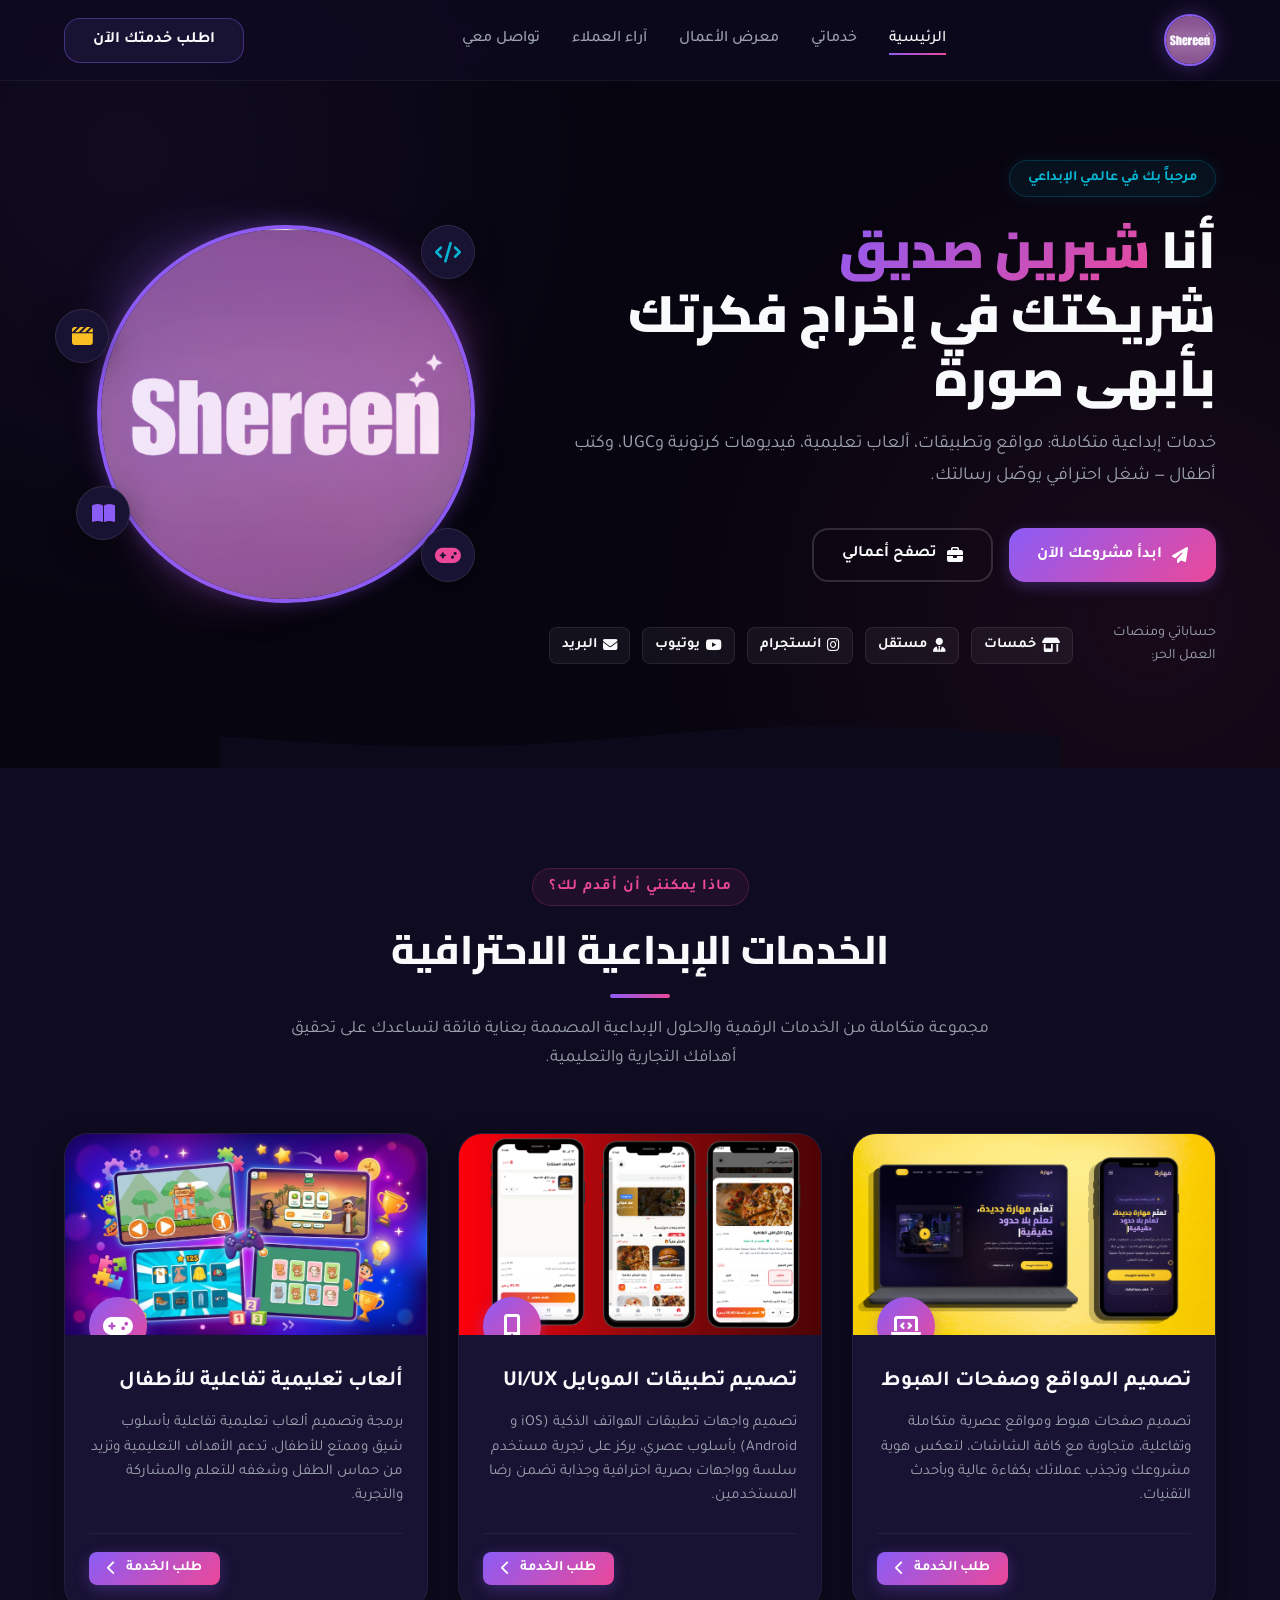
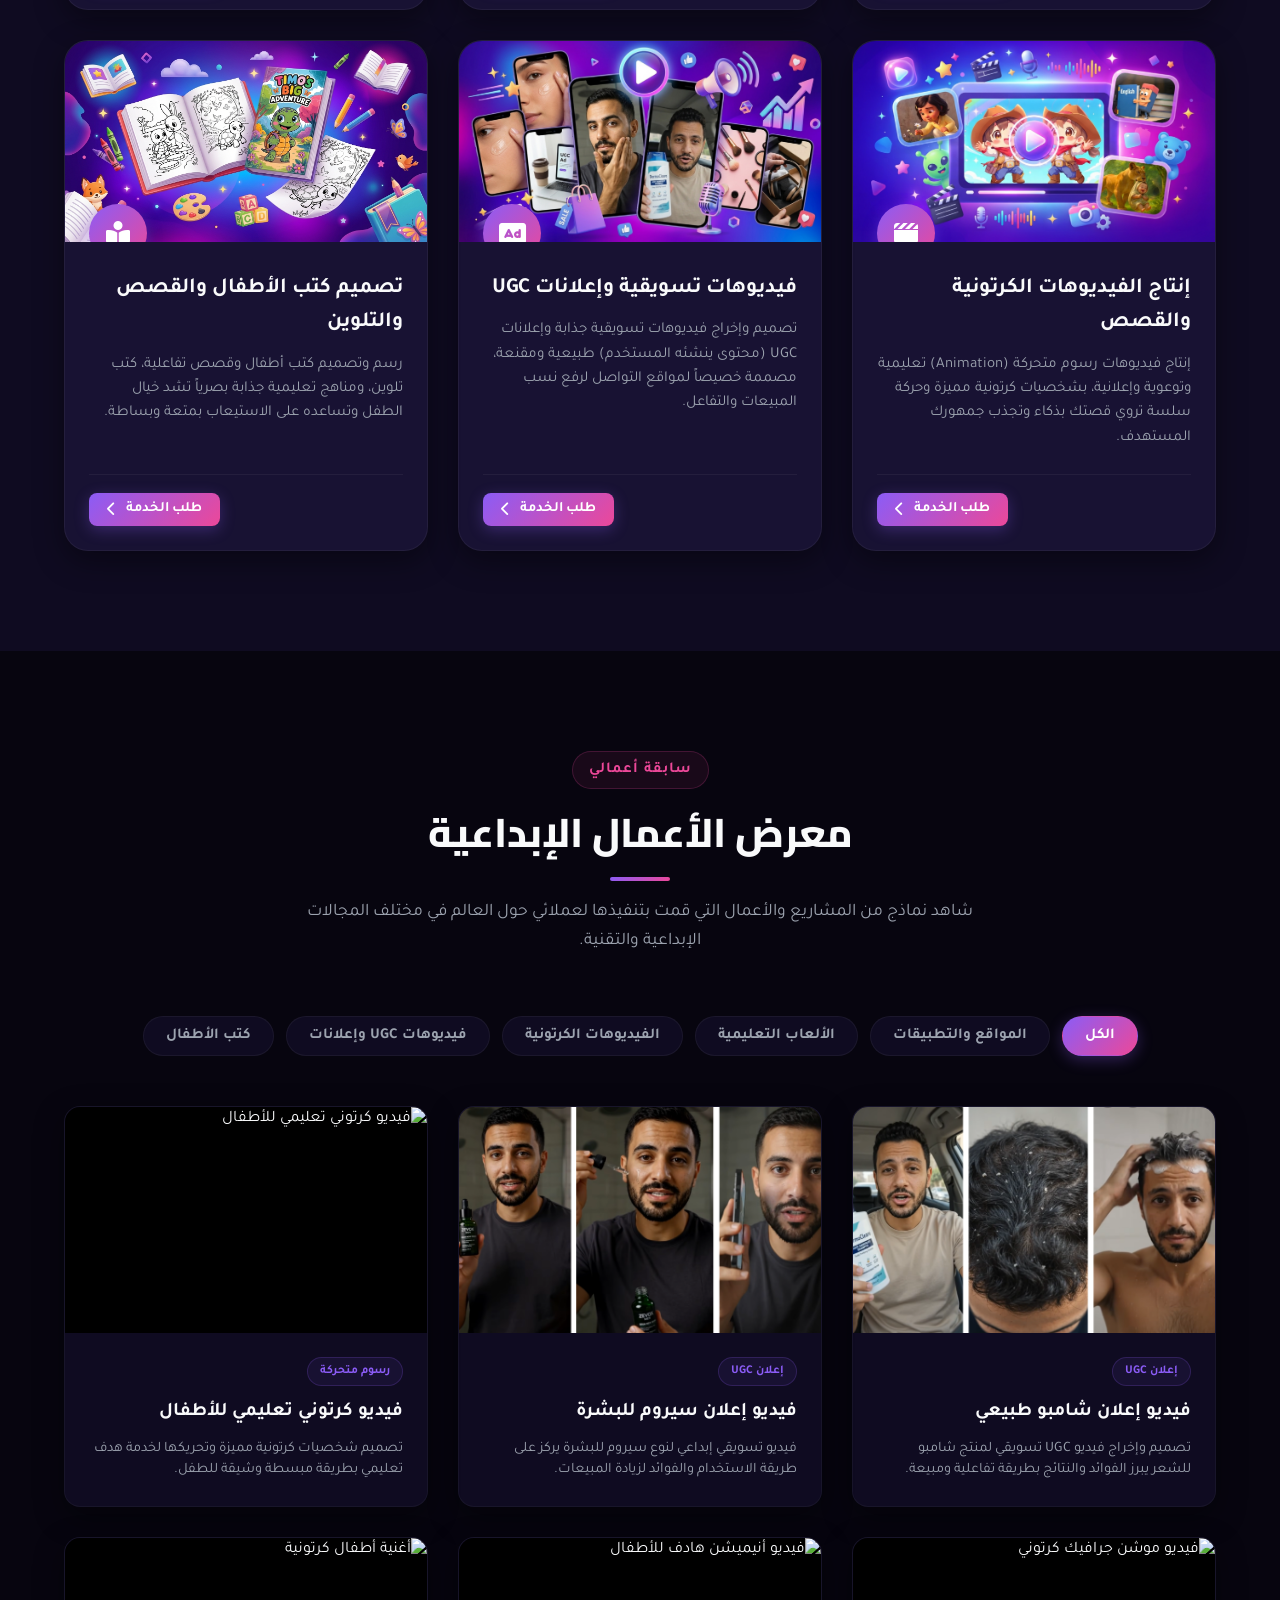
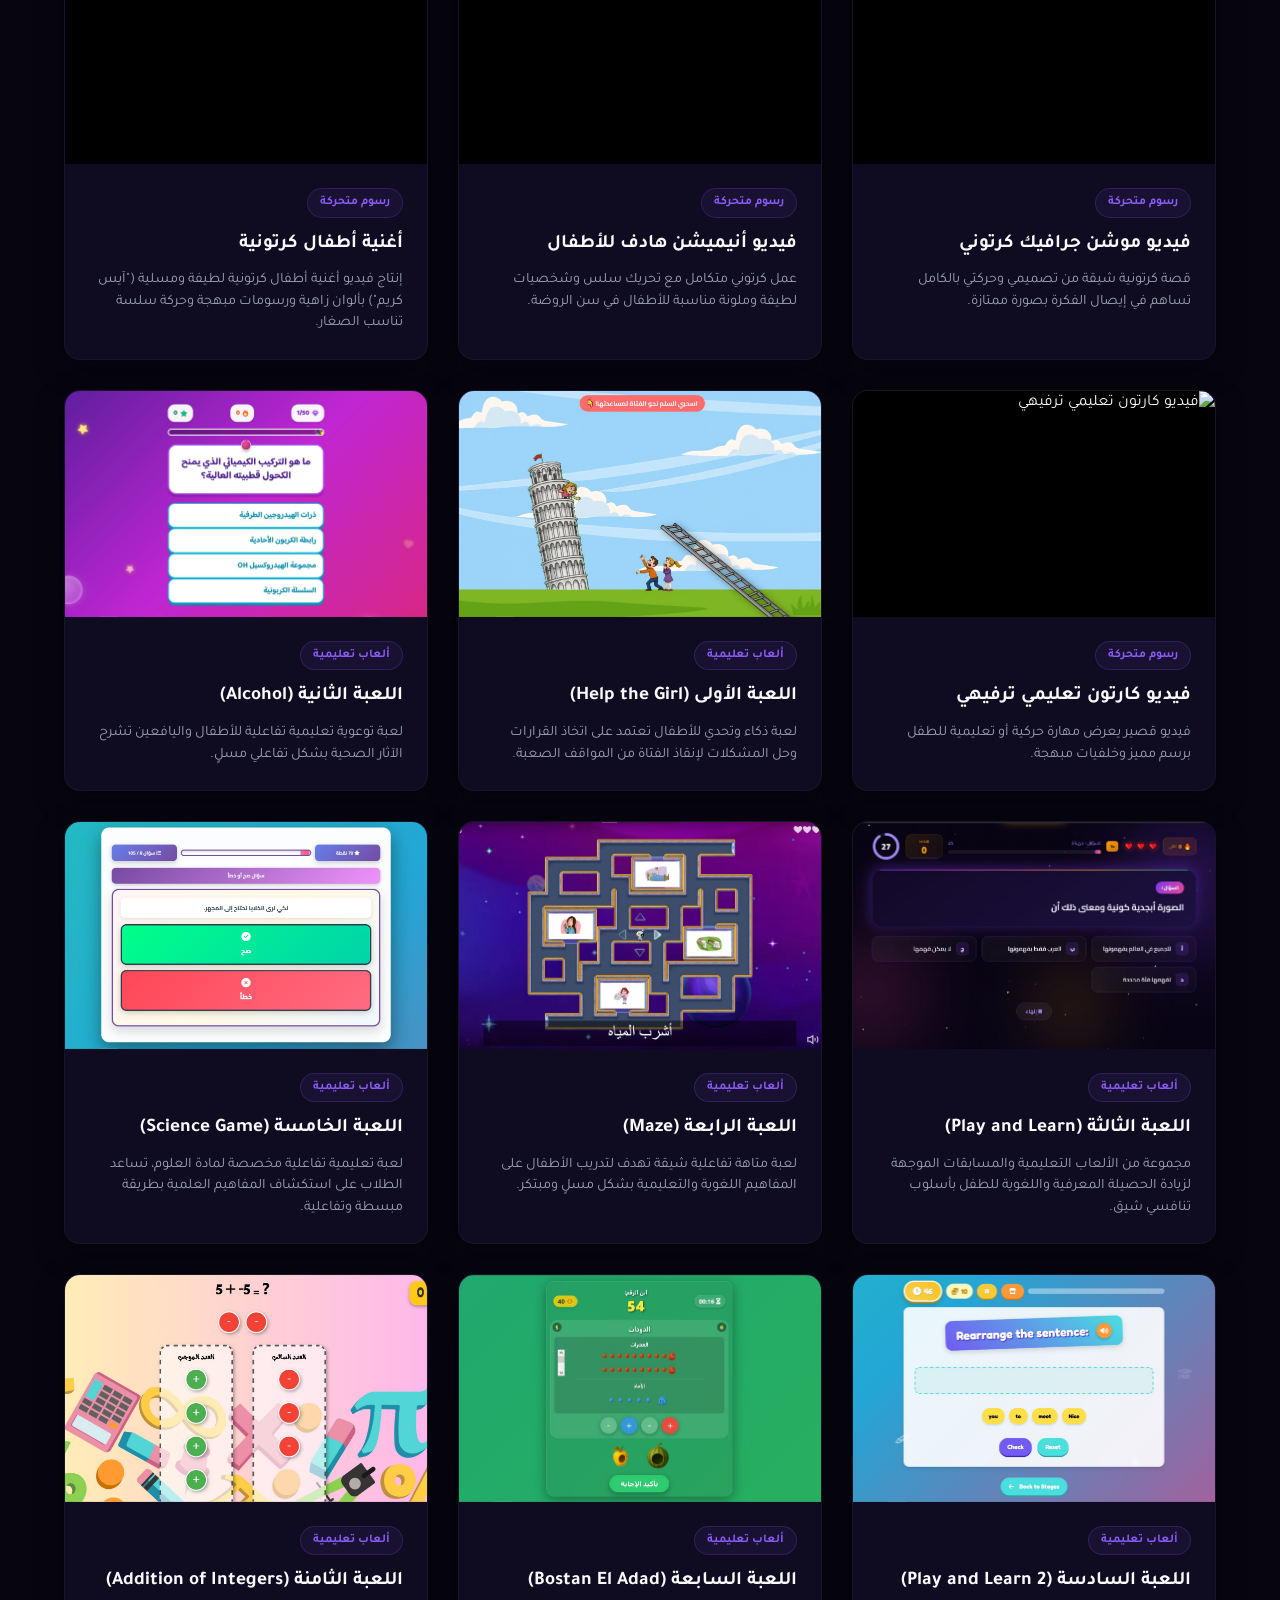
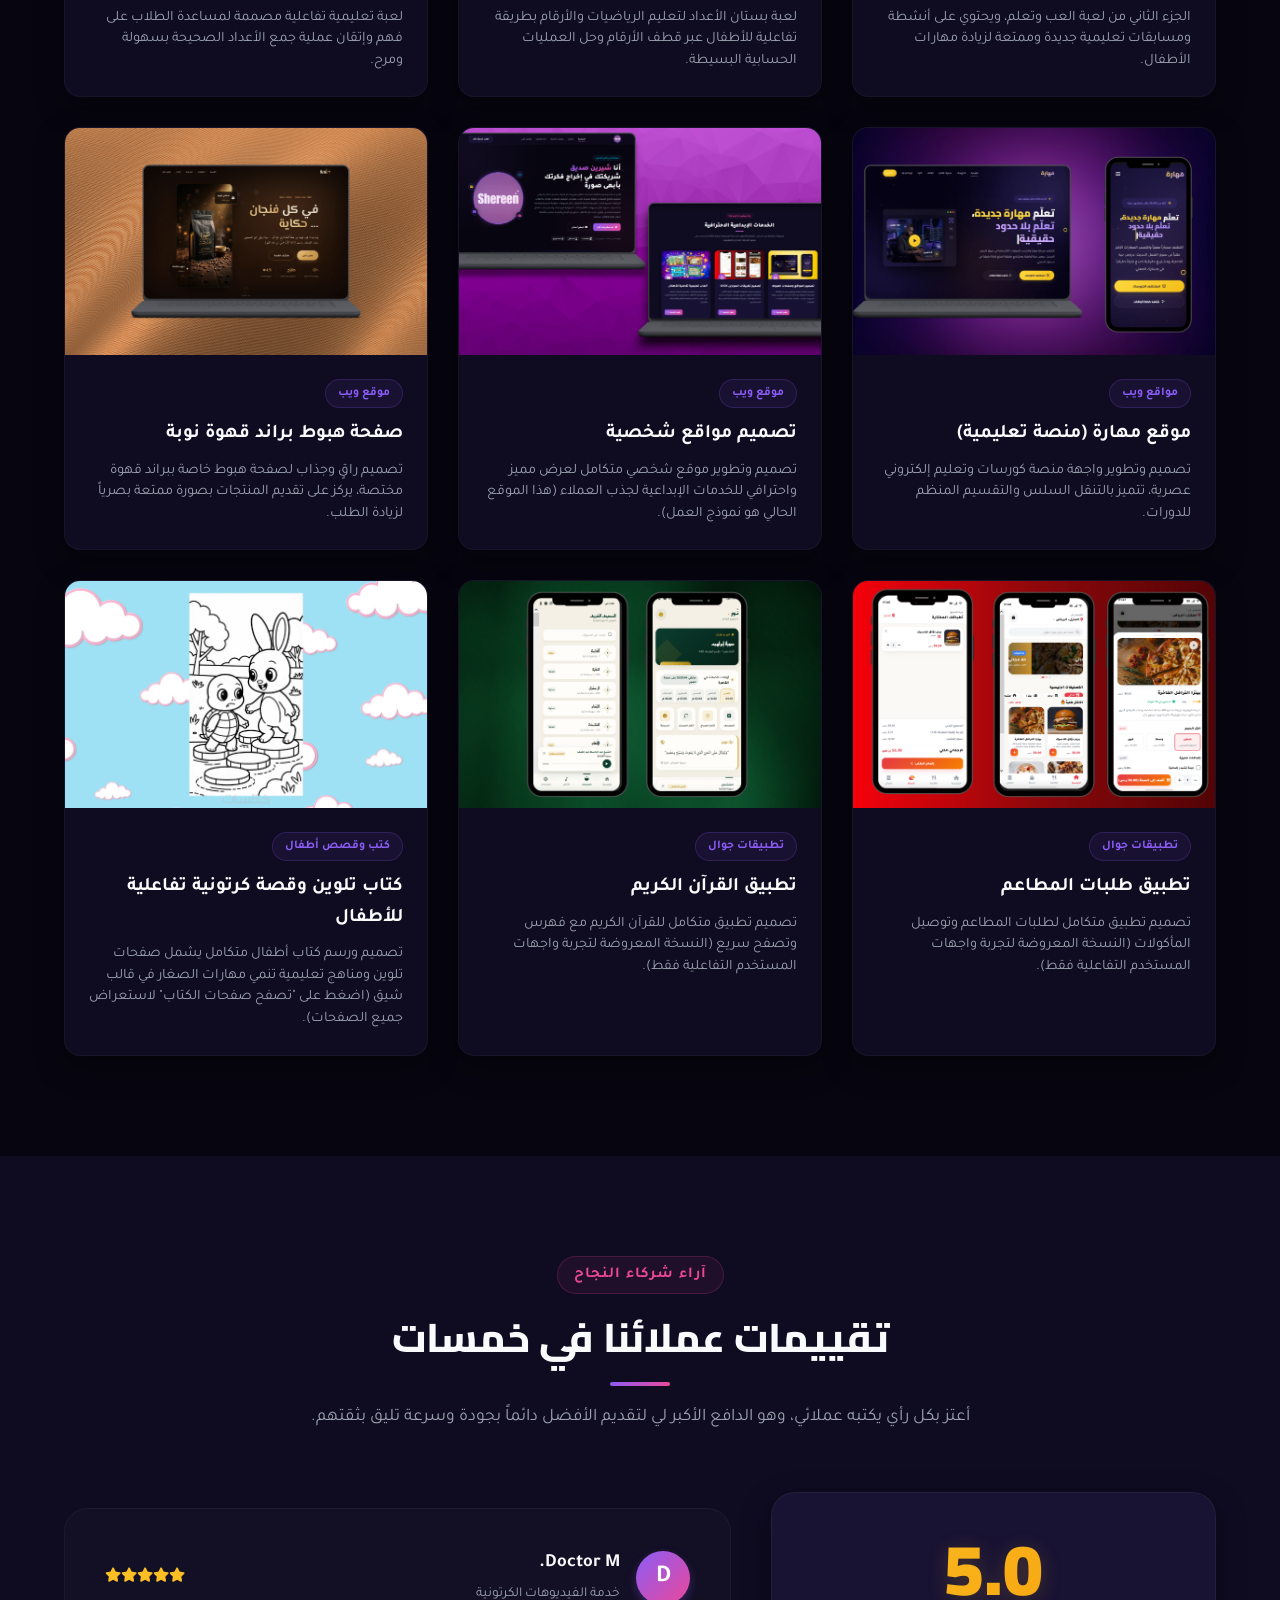
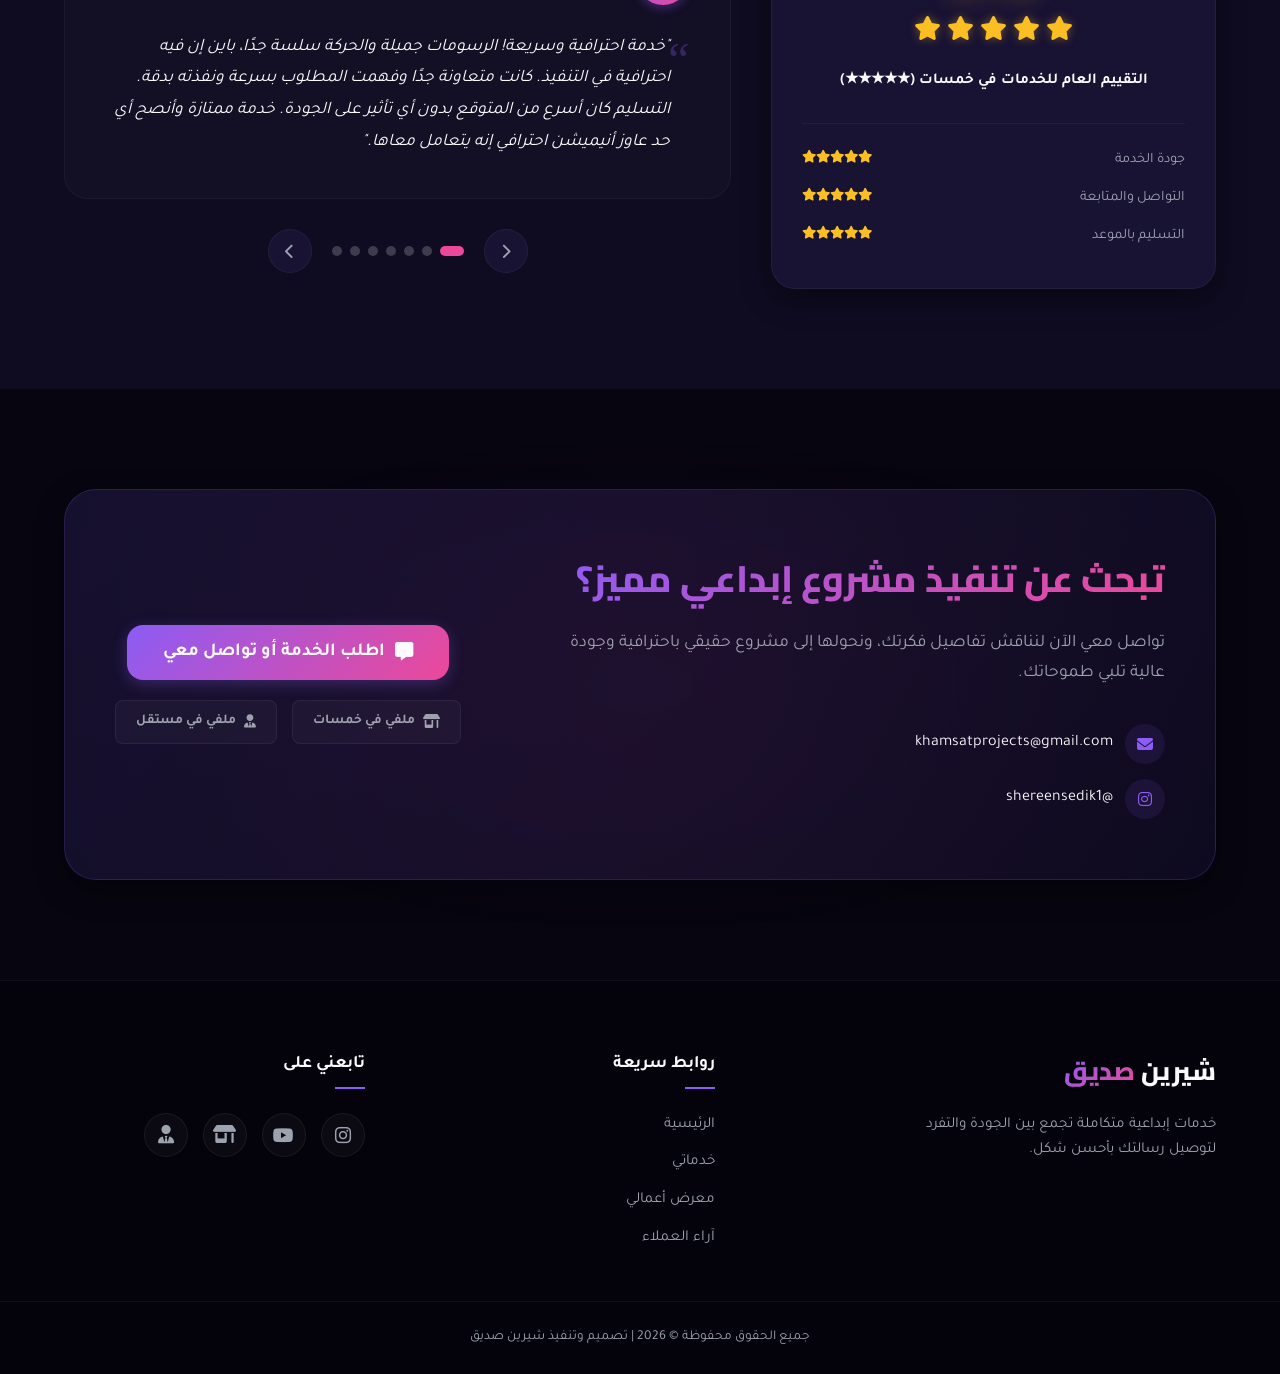
==== commit d5b935d9: "Add files via upload" ====
--- a/index.html
+++ b/index.html
@@ -70,7 +70,7 @@
                 <div class="hero-content">
                     <span class="hero-badge">مرحباً بك في عالمي الإبداعي</span>
                     <h1 class="hero-title">أنا <span>شيرين صديق</span> <br> شريكتك في إخراج فكرتك بأبهى صورة</h1>
-                    <p class="hero-desc">أقدم خدمات إبداعية متكاملة تساعدك تطلّع مشروعك أو فكرتك بأحسن شكل احترافي: تصميم مواقع وصفحات هبوط عصرية تجذب عملاءك، تصميم تطبيقات موبايل بواجهات احترافية، تصميم ألعاب تعليمية تفاعلية للأطفال، إنتاج فيديوهات كرتونية تعليمية وإعلانية بشخصيات مميزة، إنتاج فيديوهات UGC وإعلانات تسويقية تبيع فعلاً، وتصميم كتب أطفال تعليمية وقصص وتلوين تشدّ خيال الطفل. نجمع بين الإبداع والجودة عشان نطلّعلك شغل يفرق ويوصّل رسالتك.</p>
+                    <p class="hero-desc">خدمات إبداعية متكاملة: مواقع وتطبيقات، ألعاب تعليمية، فيديوهات كرتونية وUGC، وكتب أطفال — شغل احترافي يوصّل رسالتك.</p>
                     <div class="hero-buttons">
                         <button class="btn btn-gradient trigger-modal-btn" data-service="general" id="hero-order-btn">
                             <i class="fa-solid fa-paper-plane"></i> ابدأ مشروعك الآن
--- a/style.css
+++ b/style.css
@@ -1,1709 +1,1854 @@
-/* Style Sheet for Shereen Sedik Portfolio */
-
-/* --- Design Tokens & Variables --- */
-:root {
-    --bg-primary: #07050f;
-    --bg-secondary: #0f0b21;
-    --bg-tertiary: #181233;
-    --bg-glass: rgba(15, 11, 33, 0.7);
-    --bg-glass-heavy: rgba(7, 5, 15, 0.9);
-    
-    --color-primary: #8b5cf6;       /* Violet */
-    --color-secondary: #ec4899;     /* Pink */
-    --color-accent: #fbbf24;        /* Gold/Yellow */
-    --color-cyan: #06b6d4;          /* Neon Cyan */
-    --color-success: #10b981;       /* Emerald Green */
-    
-    --text-main: #f9fafb;
-    --text-muted: #9ca3af;
-    --text-dark: #1f2937;
-    
-    --gradient-primary: linear-gradient(135deg, var(--color-primary), var(--color-secondary));
-    --gradient-glow: linear-gradient(135deg, rgba(139, 92, 246, 0.6), rgba(236, 72, 153, 0.6));
-    --gradient-dark: linear-gradient(180deg, var(--bg-primary), var(--bg-secondary));
-    --gradient-gold: linear-gradient(135deg, #fbbf24, #f59e0b);
-    
-    --font-primary: 'Tajawal', 'Cairo', sans-serif;
-    
-    --transition-fast: 0.2s cubic-bezier(0.4, 0, 0.2, 1);
-    --transition-normal: 0.3s cubic-bezier(0.4, 0, 0.2, 1);
-    --transition-slow: 0.6s cubic-bezier(0.4, 0, 0.2, 1);
-    
-    --radius-sm: 8px;
-    --radius-md: 16px;
-    --radius-lg: 24px;
-    --radius-xl: 32px;
-    
-    --shadow-glow-purple: 0 0 20px rgba(139, 92, 246, 0.35);
-    --shadow-glow-pink: 0 0 20px rgba(236, 72, 153, 0.35);
-    --shadow-glow-gold: 0 0 25px rgba(251, 191, 36, 0.45);
-    --shadow-card: 0 10px 30px rgba(0, 0, 0, 0.4);
-}
-
-/* --- Base & Reset Rules --- */
-*, *::before, *::after {
-    box-sizing: border-box;
-    margin: 0;
-    padding: 0;
-}
-
-html {
-    scroll-behavior: smooth;
-    font-size: 16px;
-    overflow-x: hidden;
-}
-
-body {
-    font-family: var(--font-primary);
-    background-color: var(--bg-primary);
-    color: var(--text-main);
-    line-height: 1.6;
-    overflow-x: hidden;
-    direction: rtl;
-    text-align: start;
-    -webkit-font-smoothing: antialiased;
-}
-
-img, video {
-    max-width: 100%;
-    height: auto;
-    display: block;
-}
-
-a {
-    text-decoration: none;
-    color: inherit;
-    transition: var(--transition-fast);
-}
-
-button, input, select {
-    font-family: var(--font-primary);
-    background: none;
-    border: none;
-    outline: none;
-    cursor: pointer;
-}
-
-ul {
-    list-style: none;
-}
-
-.container {
-    width: 100%;
-    max-width: 1200px;
-    margin: 0 auto;
-    padding: 0 24px;
-}
-
-/* --- Parallax Stars Background Animation --- */
-.stars-container {
-    position: fixed;
-    top: 0;
-    left: 0;
-    width: 100%;
-    height: 100%;
-    z-index: -1;
-    overflow: hidden;
-    pointer-events: none;
-}
-
-/* Generate stars using box-shadows to avoid performance hit of many DOM elements */
-.stars {
-    width: 1px;
-    height: 1px;
-    background: transparent;
-    box-shadow: 
-        10vw 20vh #fff, 20vw 45vh rgba(255,255,255,0.4), 30vw 10vh #fff, 45vw 80vh rgba(255,255,255,0.5), 
-        60vw 30vh #fff, 75vw 60vh rgba(255,255,255,0.6), 85vw 15vh #fff, 90vw 75vh #fff, 5vw 85vh rgba(255,255,255,0.3),
-        15vw 95vh #fff, 40vw 35vh rgba(255,255,255,0.4), 55vw 90vh #fff, 70vw 5vh rgba(255,255,255,0.5), 
-        80vw 25vh #fff, 95vw 50vh rgba(255,255,255,0.3);
-    animation: starsAnimation 120s linear infinite;
-}
-
-.stars2 {
-    width: 2px;
-    height: 2px;
-    background: transparent;
-    box-shadow: 
-        12vw 15vh rgba(255,255,255,0.8), 28vw 60vh #fff, 35vw 40vh rgba(255,255,255,0.6), 50vw 15vh #fff,
-        65vw 85vh rgba(255,255,255,0.8), 72vw 30vh #fff, 88vw 90vh #fff, 92vw 10vh rgba(255,255,255,0.5),
-        3vw 40vh #fff, 18vw 80vh rgba(255,255,255,0.7), 44vw 65vh #fff, 58vw 50vh rgba(255,255,255,0.6);
-    animation: starsAnimation 80s linear infinite;
-}
-
-.stars3 {
-    width: 3px;
-    height: 3px;
-    background: transparent;
-    box-shadow: 
-        18vw 8vh rgba(255,255,255,0.9), 32vw 75vh #fff, 48vw 30vh rgba(255,255,255,0.5), 62vw 65vh #fff,
-        78vw 12vh #fff, 84vw 82vh rgba(255,255,255,0.7), 96vw 35vh #fff, 8vw 65vh #fff, 22vw 92vh rgba(255,255,255,0.4);
-    animation: starsAnimation 50s linear infinite;
-}
-
-@keyframes starsAnimation {
-    from { transform: translateY(0px); }
-    to { transform: translateY(-2000px); }
-}
-
-/* --- Typography Helpers --- */
-.section-header {
-    text-align: center;
-    margin-bottom: 60px;
-}
-
-.section-header .sub-title {
-    display: inline-block;
-    font-size: 0.95rem;
-    font-weight: 700;
-    color: var(--color-secondary);
-    text-transform: uppercase;
-    letter-spacing: 1px;
-    margin-bottom: 12px;
-    padding: 6px 16px;
-    background: rgba(236, 72, 153, 0.08);
-    border: 1px solid rgba(236, 72, 153, 0.2);
-    border-radius: var(--radius-xl);
-}
-
-.section-header .main-title {
-    font-size: 2.5rem;
-    font-weight: 800;
-    color: var(--text-main);
-    margin-bottom: 18px;
-    position: relative;
-}
-
-.section-header .main-title::after {
-    content: '';
-    display: block;
-    width: 60px;
-    height: 4px;
-    background: var(--gradient-primary);
-    margin: 12px auto 0;
-    border-radius: var(--radius-sm);
-}
-
-.section-header .section-desc {
-    font-size: 1.1rem;
-    color: var(--text-muted);
-    max-width: 700px;
-    margin: 0 auto;
-}
-
-/* --- Buttons & UI Elements --- */
-.btn {
-    display: inline-flex;
-    align-items: center;
-    justify-content: center;
-    gap: 10px;
-    font-size: 1rem;
-    font-weight: 600;
-    padding: 12px 28px;
-    border-radius: var(--radius-md);
-    transition: var(--transition-normal);
-}
-
-.btn-primary {
-    background: var(--bg-tertiary);
-    color: var(--text-main);
-    border: 1px solid rgba(139, 92, 246, 0.4);
-}
-
-.btn-primary:hover {
-    background: var(--color-primary);
-    box-shadow: var(--shadow-glow-purple);
-    transform: translateY(-2px);
-}
-
-.btn-gradient {
-    background: var(--gradient-primary);
-    color: #fff;
-    box-shadow: 0 4px 15px rgba(139, 92, 246, 0.3);
-}
-
-.btn-gradient:hover {
-    box-shadow: var(--shadow-glow-pink), var(--shadow-glow-purple);
-    transform: translateY(-2px);
-}
-
-.btn-outline {
-    background: transparent;
-    color: var(--text-main);
-    border: 2px solid rgba(255, 255, 255, 0.15);
-}
-
-.btn-outline:hover {
-    border-color: var(--color-primary);
-    background: rgba(139, 92, 246, 0.05);
-    transform: translateY(-2px);
-}
-
-.btn-sm {
-    padding: 8px 18px;
-    font-size: 0.9rem;
-    border-radius: var(--radius-sm);
-}
-
-.btn-xl {
-    padding: 16px 36px;
-    font-size: 1.15rem;
-    border-radius: var(--radius-md);
-}
-
-/* --- Header & Navigation Bar --- */
-header {
-    position: fixed;
-    top: 0;
-    left: 0;
-    width: 100%;
-    z-index: 1000;
-    background: var(--bg-glass);
-    backdrop-filter: blur(12px);
-    -webkit-backdrop-filter: blur(12px);
-    border-bottom: 1px solid rgba(255, 255, 255, 0.05);
-    transition: var(--transition-normal);
-}
-
-header.scrolled {
-    background: var(--bg-glass-heavy);
-    box-shadow: 0 10px 30px rgba(0,0,0,0.3);
-    padding: 8px 0;
-}
-
-.header-container {
-    display: flex;
-    align-items: center;
-    justify-content: space-between;
-    height: 80px;
-    max-width: 1200px;
-    margin: 0 auto;
-    padding: 0 24px;
-}
-
-.logo a {
-    display: flex;
-    align-items: center;
-    font-size: 1.6rem;
-    font-weight: 800;
-    letter-spacing: -0.5px;
-}
-
-.logo-img {
-    height: 52px;
-    width: 52px;
-    object-fit: cover;
-    border-radius: 50%;
-    border: 2px solid var(--color-primary);
-    box-shadow: var(--shadow-glow-purple);
-    transition: var(--transition-normal);
-}
-
-.logo-img:hover {
-    transform: rotate(360deg);
-    border-color: var(--color-secondary);
-    box-shadow: var(--shadow-glow-pink);
-}
-
-#logo-text {
-    background: var(--gradient-primary);
-    -webkit-background-clip: text;
-    -webkit-text-fill-color: transparent;
-}
-
-#logo-text span {
-    color: var(--text-main);
-    -webkit-text-fill-color: var(--text-main);
-}
-
-nav ul {
-    display: flex;
-    align-items: center;
-    gap: 32px;
-}
-
-nav ul li a {
-    font-size: 1rem;
-    font-weight: 500;
-    color: var(--text-muted);
-    position: relative;
-    padding: 8px 0;
-}
-
-nav ul li a:hover, nav ul li a.active {
-    color: var(--text-main);
-}
-
-nav ul li a::after {
-    content: '';
-    position: absolute;
-    bottom: 0;
-    left: 0;
-    width: 0;
-    height: 2px;
-    background: var(--gradient-primary);
-    transition: var(--transition-normal);
-}
-
-nav ul li a:hover::after, nav ul li a.active::after {
-    width: 100%;
-}
-
-.nav-cta {
-    display: flex;
-    align-items: center;
-    gap: 15px;
-}
-
-.mobile-nav-toggle {
-    display: none;
-    font-size: 1.5rem;
-    color: var(--text-main);
-    padding: 8px;
-}
-
-/* --- Hero Section --- */
-.hero-section {
-    padding: 160px 0 100px;
-    position: relative;
-    overflow: hidden;
-    background: radial-gradient(circle at 10% 20%, rgba(139, 92, 246, 0.08) 0%, transparent 40%),
-                radial-gradient(circle at 90% 80%, rgba(236, 72, 153, 0.08) 0%, transparent 40%);
-}
-
-.hero-container {
-    display: grid;
-    grid-template-columns: 1.2fr 0.8fr;
-    gap: 40px;
-    align-items: center;
-}
-
-.hero-content {
-    display: flex;
-    flex-direction: column;
-    align-items: flex-start;
-}
-
-.hero-badge {
-    font-size: 0.9rem;
-    font-weight: 700;
-    color: var(--color-cyan);
-    background: rgba(6, 182, 212, 0.08);
-    border: 1px solid rgba(6, 182, 212, 0.2);
-    padding: 6px 18px;
-    border-radius: var(--radius-xl);
-    margin-bottom: 20px;
-    display: inline-block;
-    box-shadow: 0 0 15px rgba(6, 182, 212, 0.1);
-}
-
-.hero-title {
-    font-size: 3.2rem;
-    font-weight: 900;
-    line-height: 1.25;
-    margin-bottom: 20px;
-}
-
-.hero-title span {
-    background: var(--gradient-primary);
-    -webkit-background-clip: text;
-    -webkit-text-fill-color: transparent;
-}
-
-.hero-desc {
-    font-size: 1.15rem;
-    color: var(--text-muted);
-    margin-bottom: 35px;
-    line-height: 1.75;
-}
-
-.hero-buttons {
-    display: flex;
-    gap: 16px;
-    margin-bottom: 40px;
-    flex-wrap: wrap;
-}
-
-.hero-platforms {
-    display: flex;
-    align-items: center;
-    gap: 15px;
-    font-size: 0.9rem;
-    color: var(--text-muted);
-}
-
-.platform-icons {
-    display: flex;
-    gap: 12px;
-}
-
-.platform-link {
-    display: flex;
-    align-items: center;
-    gap: 6px;
-    padding: 6px 12px;
-    border-radius: var(--radius-sm);
-    background: rgba(255, 255, 255, 0.05);
-    border: 1px solid rgba(255, 255, 255, 0.08);
-    font-weight: 600;
-    color: var(--text-main);
-}
-
-.platform-link:hover {
-    background: rgba(139, 92, 246, 0.15);
-    border-color: var(--color-primary);
-    transform: translateY(-2px);
-}
-
-.hero-visual {
-    display: flex;
-    justify-content: center;
-    position: relative;
-}
-
-.blob-wrapper {
-    position: relative;
-    width: 100%;
-    max-width: 420px;
-    aspect-ratio: 1;
-}
-
-.visual-blob {
-    position: absolute;
-    top: 5%;
-    left: 5%;
-    width: 90%;
-    height: 90%;
-    background: var(--gradient-primary);
-    border-radius: 30% 70% 70% 30% / 30% 30% 70% 70%;
-    opacity: 0.15;
-    animation: blobMorph 10s ease-in-out infinite alternate;
-    filter: blur(20px);
-}
-
-.hero-featured-image {
-    width: 90%;
-    height: 90%;
-    margin: 5%;
-    object-fit: cover;
-    border-radius: 50%;
-    border: 4px solid var(--color-primary);
-    box-shadow: var(--shadow-glow-purple), var(--shadow-card);
-    transition: var(--transition-normal);
-}
-
-.hero-featured-image:hover {
-    border-color: var(--color-secondary);
-    box-shadow: var(--shadow-glow-pink), var(--shadow-card);
-    transform: scale(1.03);
-}
-
-.hero-logo-badge {
-    position: absolute;
-    top: 5%;
-    right: 5%;
-    width: 96px;
-    height: 96px;
-    border-radius: 50%;
-    background: var(--bg-tertiary);
-    border: 3px solid var(--color-primary);
-    padding: 6px;
-    box-shadow: var(--shadow-glow-purple), var(--shadow-card);
-    z-index: 10;
-    animation: floatBadge 6s ease-in-out infinite alternate;
-    display: flex;
-    align-items: center;
-    justify-content: center;
-    overflow: hidden;
-    transition: var(--transition-normal);
-}
-
-.hero-logo-badge:hover {
-    border-color: var(--color-secondary);
-    box-shadow: var(--shadow-glow-pink);
-    transform: scale(1.1);
-}
-
-.hero-logo-badge img {
-    width: 100%;
-    height: 100%;
-    object-fit: cover;
-    border-radius: 50%;
-}
-
-@keyframes floatBadge {
-    0% { transform: translate(0, 0) scale(1); }
-    100% { transform: translate(-10px, 10px) scale(1.05); }
-}
-
-@keyframes blobMorph {
-    0% { border-radius: 40% 60% 60% 40% / 50% 50% 50% 50%; }
-    50% { border-radius: 60% 40% 30% 70% / 60% 30% 70% 40%; }
-    100% { border-radius: 50% 50% 70% 30% / 40% 60% 40% 60%; }
-}
-
-/* Floating Micro Elements */
-.floating-element {
-    position: absolute;
-    width: 54px;
-    height: 54px;
-    border-radius: 50%;
-    background: var(--bg-tertiary);
-    border: 1px solid rgba(255, 255, 255, 0.1);
-    box-shadow: var(--shadow-card);
-    display: flex;
-    align-items: center;
-    justify-content: center;
-    font-size: 1.3rem;
-    color: var(--color-cyan);
-    animation: floatAnimation 6s ease-in-out infinite;
-}
-
-.element-1 { top: 5%; right: 5%; color: var(--color-cyan); animation-delay: 0s; }
-.element-2 { bottom: 10%; right: 5%; color: var(--color-secondary); animation-delay: 1.5s; }
-.element-3 { top: 25%; left: -5%; color: var(--color-accent); animation-delay: 3s; }
-.element-4 { bottom: 20%; left: 0%; color: var(--color-primary); animation-delay: 4.5s; }
-
-@keyframes floatAnimation {
-    0% { transform: translateY(0px) rotate(0deg); }
-    50% { transform: translateY(-15px) rotate(8deg); }
-    100% { transform: translateY(0px) rotate(0deg); }
-}
-
-.wave-divider {
-    position: absolute;
-    bottom: -1px;
-    left: 0;
-    width: 100%;
-    overflow: hidden;
-    line-height: 0;
-}
-
-.wave-divider svg {
-    position: relative;
-    display: block;
-    width: calc(100% + 1.3px);
-    height: 70px;
-}
-
-/* --- Services Section --- */
-.services-section {
-    padding: 100px 0;
-    background-color: var(--bg-secondary);
-    position: relative;
-}
-
-.services-grid {
-    display: grid;
-    grid-template-columns: repeat(auto-fit, minmax(340px, 1fr));
-    gap: 30px;
-}
-
-.service-card {
-    background: var(--bg-tertiary);
-    border-radius: var(--radius-lg);
-    border: 1px solid rgba(255, 255, 255, 0.05);
-    overflow: hidden;
-    transition: var(--transition-normal);
-    display: flex;
-    flex-direction: column;
-    box-shadow: var(--shadow-card);
-}
-
-.service-card:hover {
-    transform: translateY(-8px);
-    border-color: rgba(139, 92, 246, 0.3);
-    box-shadow: var(--shadow-glow-purple), var(--shadow-card);
-}
-
-.service-img-wrapper {
-    position: relative;
-    aspect-ratio: 1.8;
-    overflow: hidden;
-}
-
-.service-img {
-    width: 100%;
-    height: 100%;
-    object-fit: cover;
-    transition: var(--transition-slow);
-}
-
-.service-card:hover .service-img {
-    transform: scale(1.08);
-}
-
-.service-icon-overlay {
-    position: absolute;
-    bottom: -20px;
-    left: 24px;
-    width: 58px;
-    height: 58px;
-    border-radius: 50%;
-    background: var(--gradient-primary);
-    display: flex;
-    align-items: center;
-    justify-content: center;
-    font-size: 1.5rem;
-    color: #fff;
-    box-shadow: 0 5px 15px rgba(139, 92, 246, 0.4);
-    z-index: 2;
-}
-
-.service-info {
-    padding: 30px 24px 24px;
-    display: flex;
-    flex-direction: column;
-    flex-grow: 1;
-}
-
-.service-info h3 {
-    font-size: 1.35rem;
-    font-weight: 700;
-    margin-bottom: 12px;
-    color: var(--text-main);
-}
-
-.service-info p {
-    font-size: 0.95rem;
-    color: var(--text-muted);
-    margin-bottom: 24px;
-    line-height: 1.6;
-    flex-grow: 1;
-}
-
-.service-footer {
-    border-top: 1px solid rgba(255, 255, 255, 0.05);
-    padding-top: 18px;
-    display: flex;
-    justify-content: flex-end;
-}
-
-/* --- Portfolio Section --- */
-.portfolio-section {
-    padding: 100px 0;
-    background-color: var(--bg-primary);
-}
-
-.portfolio-filters {
-    display: flex;
-    justify-content: center;
-    flex-wrap: wrap;
-    gap: 12px;
-    margin-bottom: 50px;
-}
-
-.filter-btn {
-    font-size: 0.95rem;
-    font-weight: 600;
-    color: var(--text-muted);
-    padding: 10px 22px;
-    border-radius: var(--radius-xl);
-    background: var(--bg-secondary);
-    border: 1px solid rgba(255, 255, 255, 0.05);
-    transition: var(--transition-normal);
-}
-
-.filter-btn:hover, .filter-btn.active {
-    color: #fff;
-    background: var(--gradient-primary);
-    border-color: transparent;
-    box-shadow: 0 4px 15px rgba(139, 92, 246, 0.3);
-}
-
-.portfolio-grid {
-    display: grid;
-    grid-template-columns: repeat(auto-fill, minmax(350px, 1fr));
-    gap: 30px;
-    transition: var(--transition-slow);
-}
-
-.portfolio-item {
-    background: var(--bg-secondary);
-    border-radius: var(--radius-md);
-    border: 1px solid rgba(255, 255, 255, 0.04);
-    overflow: hidden;
-    box-shadow: var(--shadow-card);
-    transition: var(--transition-normal);
-    display: flex;
-    flex-direction: column;
-}
-
-.portfolio-item.hidden {
-    display: none;
-}
-
-.portfolio-item:hover {
-    transform: translateY(-5px);
-    border-color: rgba(236, 72, 153, 0.3);
-    box-shadow: var(--shadow-glow-pink), var(--shadow-card);
-}
-
-.item-media {
-    position: relative;
-    aspect-ratio: 1.6;
-    overflow: hidden;
-    background-color: #000;
-}
-
-.item-media img {
-    width: 100%;
-    height: 100%;
-    object-fit: cover;
-    transition: var(--transition-slow);
-}
-
-.portfolio-item:hover .item-media img {
-    transform: scale(1.05);
-}
-
-.media-overlay {
-    position: absolute;
-    top: 0;
-    left: 0;
-    width: 100%;
-    height: 100%;
-    background: rgba(7, 5, 15, 0.7);
-    display: flex;
-    align-items: center;
-    justify-content: center;
-    opacity: 0;
-    transition: var(--transition-normal);
-    backdrop-filter: blur(4px);
-}
-
-.portfolio-item:hover .media-overlay {
-    opacity: 1;
-}
-
-.play-video-btn {
-    font-size: 4rem;
-    color: var(--color-secondary);
-    transition: var(--transition-normal);
-    filter: drop-shadow(0 0 10px rgba(236, 72, 153, 0.6));
-}
-
-.play-video-btn:hover {
-    transform: scale(1.1);
-    color: var(--text-main);
-    filter: drop-shadow(0 0 15px rgba(255,255,255,0.8));
-}
-
-.view-project-btn, .zoom-image-btn {
-    font-size: 0.95rem;
-    font-weight: 700;
-    color: #fff;
-    padding: 12px 24px;
-    background: var(--gradient-primary);
-    border-radius: var(--radius-md);
-    box-shadow: 0 4px 15px rgba(139, 92, 246, 0.4);
-    transform: translateY(10px);
-    transition: var(--transition-normal);
-}
-
-.view-project-btn:hover, .zoom-image-btn:hover {
-    box-shadow: var(--shadow-glow-pink);
-    transform: translateY(10px) scale(1.05);
-}
-
-.portfolio-item:hover .view-project-btn,
-.portfolio-item:hover .zoom-image-btn {
-    transform: translateY(0);
-}
-
-.item-details {
-    padding: 24px;
-    display: flex;
-    flex-direction: column;
-    flex-grow: 1;
-}
-
-.item-tag {
-    align-self: flex-start;
-    font-size: 0.75rem;
-    font-weight: 700;
-    color: var(--color-primary);
-    background: rgba(139, 92, 246, 0.08);
-    border: 1px solid rgba(139, 92, 246, 0.2);
-    padding: 4px 12px;
-    border-radius: var(--radius-xl);
-    margin-bottom: 12px;
-}
-
-.item-details h3 {
-    font-size: 1.2rem;
-    font-weight: 700;
-    margin-bottom: 10px;
-    color: var(--text-main);
-}
-
-.item-details p {
-    font-size: 0.9rem;
-    color: var(--text-muted);
-    line-height: 1.5;
-}
-
-/* --- Reviews / Testimonials Section --- */
-.testimonials-section {
-    padding: 100px 0;
-    background-color: var(--bg-secondary);
-    position: relative;
-}
-
-.testimonials-wrapper {
-    display: grid;
-    grid-template-columns: 0.8fr 1.2fr;
-    gap: 40px;
-    align-items: center;
-}
-
-/* Rating Stats Card */
-.rating-stats-card {
-    background: var(--bg-tertiary);
-    border-radius: var(--radius-lg);
-    border: 1px solid rgba(255, 255, 255, 0.05);
-    padding: 40px 30px;
-    text-align: center;
-    box-shadow: var(--shadow-card);
-}
-
-.rating-number {
-    font-size: 4.5rem;
-    font-weight: 900;
-    line-height: 1;
-    background: var(--gradient-gold);
-    -webkit-background-clip: text;
-    -webkit-text-fill-color: transparent;
-    margin-bottom: 10px;
-    filter: drop-shadow(0 4px 10px rgba(251, 191, 36, 0.2));
-}
-
-.rating-stars {
-    font-size: 1.5rem;
-    color: var(--color-accent);
-    margin-bottom: 15px;
-    filter: drop-shadow(0 0 5px rgba(251, 191, 36, 0.4));
-}
-
-.rating-text {
-    font-size: 0.95rem;
-    font-weight: 600;
-    color: var(--text-main);
-    margin-bottom: 30px;
-}
-
-.rating-details {
-    display: flex;
-    flex-direction: column;
-    gap: 15px;
-    text-align: start;
-    border-top: 1px solid rgba(255, 255, 255, 0.05);
-    padding-top: 25px;
-}
-
-.rating-detail-item {
-    display: flex;
-    justify-content: space-between;
-    align-items: center;
-    font-size: 0.9rem;
-    color: var(--text-muted);
-}
-
-.stars-row {
-    color: var(--color-accent);
-    font-size: 0.8rem;
-}
-
-/* Reviews Slider */
-.reviews-slider-container {
-    position: relative;
-    overflow: hidden;
-    min-height: 320px;
-    display: flex;
-    flex-direction: column;
-    justify-content: space-between;
-}
-
-.reviews-track {
-    position: relative;
-    height: 100%;
-}
-
-.review-slide {
-    position: absolute;
-    top: 0;
-    left: 0;
-    width: 100%;
-    opacity: 0;
-    visibility: hidden;
-    transform: translateX(50px);
-    transition: opacity 0.5s ease, transform 0.5s ease, visibility 0.5s;
-    background: rgba(255, 255, 255, 0.02);
-    border: 1px solid rgba(255, 255, 255, 0.04);
-    border-radius: var(--radius-lg);
-    padding: 40px;
-    box-shadow: inset 0 0 20px rgba(255,255,255,0.01);
-}
-
-.review-slide.active {
-    position: relative;
-    opacity: 1;
-    visibility: visible;
-    transform: translateX(0);
-    z-index: 5;
-}
-
-.review-header {
-    display: flex;
-    align-items: center;
-    margin-bottom: 24px;
-}
-
-.client-avatar {
-    width: 54px;
-    height: 54px;
-    border-radius: 50%;
-    background: var(--gradient-primary);
-    color: #fff;
-    font-size: 1.5rem;
-    font-weight: 700;
-    display: flex;
-    align-items: center;
-    justify-content: center;
-    margin-left: 16px;
-    box-shadow: 0 4px 10px rgba(139, 92, 246, 0.3);
-}
-
-.client-info {
-    flex-grow: 1;
-}
-
-.client-info h4 {
-    font-size: 1.15rem;
-    font-weight: 700;
-    color: var(--text-main);
-    margin-bottom: 4px;
-}
-
-.client-info span {
-    font-size: 0.85rem;
-    color: var(--text-muted);
-}
-
-.slide-stars {
-    color: var(--color-accent);
-    font-size: 0.9rem;
-}
-
-.review-content {
-    font-size: 1.1rem;
-    color: var(--text-main);
-    line-height: 1.8;
-    font-style: italic;
-    position: relative;
-    padding-right: 20px;
-}
-
-.review-content::before {
-    content: '“';
-    position: absolute;
-    right: 0;
-    top: -15px;
-    font-size: 3rem;
-    color: var(--color-primary);
-    opacity: 0.3;
-    font-family: serif;
-}
-
-/* Slider Controls */
-.slider-controls {
-    display: flex;
-    align-items: center;
-    justify-content: center;
-    gap: 20px;
-    margin-top: 30px;
-}
-
-.slider-btn {
-    width: 44px;
-    height: 44px;
-    border-radius: 50%;
-    background: var(--bg-tertiary);
-    border: 1px solid rgba(255, 255, 255, 0.05);
-    color: var(--text-muted);
-    font-size: 0.95rem;
-    display: flex;
-    align-items: center;
-    justify-content: center;
-    transition: var(--transition-normal);
-}
-
-.slider-btn:hover {
-    color: #fff;
-    background: var(--color-primary);
-    border-color: transparent;
-    box-shadow: var(--shadow-glow-purple);
-}
-
-.slider-dots {
-    display: flex;
-    gap: 8px;
-}
-
-.dot {
-    width: 10px;
-    height: 10px;
-    border-radius: 50%;
-    background: rgba(255, 255, 255, 0.2);
-    transition: var(--transition-normal);
-}
-
-.dot.active {
-    background: var(--color-secondary);
-    width: 24px;
-    border-radius: var(--radius-sm);
-}
-
-/* --- Contact & CTA Banner --- */
-.contact-section {
-    padding: 100px 0;
-    background: radial-gradient(ellipse at center, rgba(139, 92, 246, 0.08) 0%, transparent 60%);
-}
-
-.contact-card {
-    background: linear-gradient(135deg, rgba(24, 18, 51, 0.9) 0%, rgba(15, 11, 33, 0.9) 100%);
-    border: 1px solid rgba(139, 92, 246, 0.2);
-    border-radius: var(--radius-xl);
-    padding: 60px 50px;
-    display: flex;
-    justify-content: space-between;
-    align-items: center;
-    gap: 40px;
-    box-shadow: var(--shadow-card);
-    position: relative;
-    overflow: hidden;
-    backdrop-filter: blur(10px);
-}
-
-.contact-card::before {
-    content: '';
-    position: absolute;
-    top: -50%;
-    left: -50%;
-    width: 200%;
-    height: 200%;
-    background: radial-gradient(circle, rgba(236, 72, 153, 0.05) 0%, transparent 50%);
-    pointer-events: none;
-}
-
-.contact-info {
-    max-width: 600px;
-}
-
-.contact-info h2 {
-    font-size: 2.3rem;
-    font-weight: 800;
-    margin-bottom: 20px;
-    background: var(--gradient-primary);
-    -webkit-background-clip: text;
-    -webkit-text-fill-color: transparent;
-}
-
-.contact-info p {
-    font-size: 1.1rem;
-    color: var(--text-muted);
-    margin-bottom: 35px;
-    line-height: 1.7;
-}
-
-.contact-methods {
-    display: flex;
-    flex-direction: column;
-    gap: 15px;
-}
-
-.contact-method-item {
-    display: flex;
-    align-items: center;
-    gap: 12px;
-    font-size: 1rem;
-    color: var(--text-main);
-    width: fit-content;
-}
-
-.contact-method-item i {
-    width: 40px;
-    height: 40px;
-    border-radius: 50%;
-    background: rgba(139, 92, 246, 0.1);
-    color: var(--color-primary);
-    display: flex;
-    align-items: center;
-    justify-content: center;
-    transition: var(--transition-normal);
-}
-
-.contact-method-item:hover i {
-    background: var(--color-primary);
-    color: #fff;
-    box-shadow: var(--shadow-glow-purple);
-}
-
-.contact-actions {
-    display: flex;
-    flex-direction: column;
-    align-items: center;
-    gap: 20px;
-    flex-shrink: 0;
-}
-
-.freelance-profiles {
-    display: flex;
-    gap: 15px;
-}
-
-.profile-badge {
-    display: flex;
-    align-items: center;
-    gap: 8px;
-    font-size: 0.85rem;
-    font-weight: 600;
-    color: var(--text-muted);
-    padding: 10px 20px;
-    border-radius: var(--radius-sm);
-    background: rgba(255,255,255,0.03);
-    border: 1px solid rgba(255,255,255,0.06);
-}
-
-.profile-badge:hover {
-    color: #fff;
-    background: rgba(139, 92, 246, 0.1);
-    border-color: rgba(139, 92, 246, 0.3);
-}
-
-/* --- Footer --- */
-footer {
-    background-color: #04020a;
-    border-top: 1px solid rgba(255, 255, 255, 0.05);
-    padding: 70px 0 0;
-    position: relative;
-}
-
-.footer-container {
-    display: grid;
-    grid-template-columns: 1.5fr 1fr 1fr;
-    gap: 50px;
-    margin-bottom: 50px;
-}
-
-.footer-brand h3 {
-    font-size: 1.6rem;
-    font-weight: 800;
-    margin-bottom: 20px;
-}
-
-.footer-brand h3 span {
-    background: var(--gradient-primary);
-    -webkit-background-clip: text;
-    -webkit-text-fill-color: transparent;
-}
-
-.footer-brand p {
-    font-size: 0.95rem;
-    color: var(--text-muted);
-    line-height: 1.7;
-    max-width: 320px;
-}
-
-.footer-links h4, .footer-socials h4 {
-    font-size: 1.1rem;
-    font-weight: 700;
-    color: var(--text-main);
-    margin-bottom: 24px;
-    position: relative;
-}
-
-.footer-links h4::after, .footer-socials h4::after {
-    content: '';
-    display: block;
-    width: 30px;
-    height: 2px;
-    background: var(--color-primary);
-    margin-top: 8px;
-}
-
-.footer-links ul {
-    display: flex;
-    flex-direction: column;
-    gap: 12px;
-}
-
-.footer-links ul li a {
-    font-size: 0.95rem;
-    color: var(--text-muted);
-}
-
-.footer-links ul li a:hover {
-    color: #fff;
-    padding-right: 5px;
-}
-
-.social-icons {
-    display: flex;
-    gap: 15px;
-}
-
-.social-icons a {
-    width: 44px;
-    height: 44px;
-    border-radius: 50%;
-    background: rgba(255,255,255,0.03);
-    border: 1px solid rgba(255,255,255,0.06);
-    color: var(--text-muted);
-    display: flex;
-    align-items: center;
-    justify-content: center;
-    font-size: 1.15rem;
-    transition: var(--transition-normal);
-}
-
-.social-icons a:hover {
-    color: #fff;
-    background: var(--gradient-primary);
-    border-color: transparent;
-    transform: translateY(-3px);
-    box-shadow: var(--shadow-glow-purple);
-}
-
-.footer-bottom {
-    border-top: 1px solid rgba(255, 255, 255, 0.05);
-    padding: 25px 0;
-    text-align: center;
-    font-size: 0.85rem;
-    color: var(--text-muted);
-}
-
-/* --- Modals Systems (Glassmorphic) --- */
-.modal {
-    position: fixed;
-    top: 0;
-    left: 0;
-    width: 100%;
-    height: 100%;
-    z-index: 1100;
-    background: rgba(4, 2, 10, 0.7);
-    backdrop-filter: blur(10px);
-    -webkit-backdrop-filter: blur(10px);
-    display: flex;
-    align-items: center;
-    justify-content: center;
-    opacity: 0;
-    visibility: hidden;
-    transition: opacity 0.4s ease, visibility 0.4s;
-    padding: 20px;
-}
-
-.modal.open {
-    opacity: 1;
-    visibility: visible;
-}
-
-.modal-content {
-    background: rgba(15, 11, 33, 0.85);
-    border: 1px solid rgba(255, 255, 255, 0.08);
-    box-shadow: 0 20px 50px rgba(0, 0, 0, 0.5), inset 0 0 30px rgba(255, 255, 255, 0.02);
-    border-radius: var(--radius-lg);
-    width: 100%;
-    max-width: 580px;
-    padding: 40px;
-    position: relative;
-    transform: translateY(-30px);
-    transition: transform 0.4s cubic-bezier(0.4, 0, 0.2, 1);
-}
-
-.modal.open .modal-content {
-    transform: translateY(0);
-}
-
-.close-modal-btn {
-    position: absolute;
-    top: 20px;
-    left: 20px;
-    font-size: 2rem;
-    color: var(--text-muted);
-    transition: var(--transition-fast);
-}
-
-.close-modal-btn:hover {
-    color: #fff;
-    transform: rotate(90deg);
-}
-
-.modal-header {
-    text-align: center;
-    margin-bottom: 30px;
-}
-
-.modal-header i {
-    font-size: 2.5rem;
-    background: var(--gradient-primary);
-    -webkit-background-clip: text;
-    -webkit-text-fill-color: transparent;
-    margin-bottom: 15px;
-    display: inline-block;
-    filter: drop-shadow(0 0 8px rgba(139, 92, 246, 0.5));
-}
-
-.modal-header h3 {
-    font-size: 1.5rem;
-    font-weight: 800;
-    color: var(--text-main);
-    margin-bottom: 8px;
-}
-
-.modal-header p {
-    font-size: 0.95rem;
-    color: var(--text-muted);
-}
-
-.modal-body {
-    display: flex;
-    flex-direction: column;
-    gap: 16px;
-}
-
-.modal-option-card {
-    display: flex;
-    align-items: center;
-    padding: 18px 24px;
-    border-radius: var(--radius-md);
-    background: rgba(255, 255, 255, 0.03);
-    border: 1px solid rgba(255, 255, 255, 0.05);
-    transition: var(--transition-normal);
-}
-
-.option-icon {
-    width: 48px;
-    height: 48px;
-    border-radius: 50%;
-    display: flex;
-    align-items: center;
-    justify-content: center;
-    font-size: 1.4rem;
-    margin-left: 18px;
-    flex-shrink: 0;
-}
-
-.option-info {
-    flex-grow: 1;
-}
-
-.option-info h4 {
-    font-size: 1.05rem;
-    font-weight: 700;
-    color: var(--text-main);
-    margin-bottom: 4px;
-}
-
-.option-info p {
-    font-size: 0.85rem;
-    color: var(--text-muted);
-}
-
-.option-arrow {
-    color: var(--text-muted);
-    font-size: 0.9rem;
-    transition: var(--transition-fast);
-}
-
-.modal-option-card:hover .option-arrow {
-    transform: translateX(-5px);
-    color: #fff;
-}
-
-/* Option custom coloring */
-.option-khamsat .option-icon {
-    background: rgba(16, 185, 129, 0.1);
-    color: var(--color-success);
-}
-.option-khamsat:hover {
-    border-color: rgba(16, 185, 129, 0.3);
-    background: rgba(16, 185, 129, 0.05);
-}
-
-.option-instagram .option-icon {
-    background: rgba(236, 72, 153, 0.1);
-    color: var(--color-secondary);
-}
-.option-instagram:hover {
-    border-color: rgba(236, 72, 153, 0.3);
-    background: rgba(236, 72, 153, 0.05);
-}
-
-.option-email .option-icon {
-    background: rgba(6, 182, 212, 0.1);
-    color: var(--color-cyan);
-}
-.option-email:hover {
-    border-color: rgba(6, 182, 212, 0.3);
-    background: rgba(6, 182, 212, 0.05);
-}
-
-/* Video Lightbox */
-.video-modal-lightbox .video-modal-content {
-    width: 100%;
-    max-width: 900px;
-    aspect-ratio: 16/9;
-    padding: 0;
-    background: #000;
-    border-radius: var(--radius-sm);
-    border: 1px solid rgba(255,255,255,0.1);
-    overflow: hidden;
-}
-
-.video-container-iframe {
-    width: 100%;
-    height: 100%;
-}
-
-.video-container-iframe iframe {
-    width: 100%;
-    height: 100%;
-}
-
-.video-modal-lightbox .close-modal-btn {
-    top: -45px;
-    left: 0;
-    color: #fff;
-    background: rgba(0,0,0,0.5);
-    width: 36px;
-    height: 36px;
-    border-radius: 50%;
-    display: flex;
-    align-items: center;
-    justify-content: center;
-    line-height: 1;
-    font-size: 1.5rem;
-}
-
-/* Image Zoom Lightbox */
-.image-modal-lightbox .image-modal-content {
-    background: transparent;
-    border: none;
-    box-shadow: none;
-    display: flex;
-    justify-content: center;
-    align-items: center;
-    max-width: 80vw;
-    max-height: 80vh;
-    padding: 0;
-}
-
-.image-modal-lightbox img {
-    max-width: 100%;
-    max-height: 80vh;
-    border-radius: var(--radius-md);
-    box-shadow: var(--shadow-card);
-    border: 2px solid rgba(255,255,255,0.1);
-}
-
-.image-modal-lightbox .close-modal-btn {
-    top: -45px;
-    left: 0;
-    color: #fff;
-    background: rgba(0,0,0,0.5);
-    width: 36px;
-    height: 36px;
-    border-radius: 50%;
-    display: flex;
-    align-items: center;
-    justify-content: center;
-    line-height: 1;
-    font-size: 1.5rem;
-}
-
-/* --- Media Queries (Responsiveness) --- */
-@media (max-width: 1024px) {
-    .hero-title {
-        font-size: 2.8rem;
-    }
-    
-    .testimonials-wrapper {
-        grid-template-columns: 1fr;
-    }
-    
-    .rating-stats-card {
-        max-width: 500px;
+    /* Style Sheet for Shereen Sedik Portfolio */
+
+    /* --- Design Tokens & Variables --- */
+    :root {
+        --bg-primary: #07050f;
+        --bg-secondary: #0f0b21;
+        --bg-tertiary: #181233;
+        --bg-glass: rgba(15, 11, 33, 0.7);
+        --bg-glass-heavy: rgba(7, 5, 15, 0.9);
+        
+        --color-primary: #8b5cf6;       /* Violet */
+        --color-secondary: #ec4899;     /* Pink */
+        --color-accent: #fbbf24;        /* Gold/Yellow */
+        --color-cyan: #06b6d4;          /* Neon Cyan */
+        --color-success: #10b981;       /* Emerald Green */
+        
+        --text-main: #f9fafb;
+        --text-muted: #9ca3af;
+        --text-dark: #1f2937;
+        
+        --gradient-primary: linear-gradient(135deg, var(--color-primary), var(--color-secondary));
+        --gradient-glow: linear-gradient(135deg, rgba(139, 92, 246, 0.6), rgba(236, 72, 153, 0.6));
+        --gradient-dark: linear-gradient(180deg, var(--bg-primary), var(--bg-secondary));
+        --gradient-gold: linear-gradient(135deg, #fbbf24, #f59e0b);
+        
+        --font-primary: 'Tajawal', 'Cairo', sans-serif;
+        
+        --transition-fast: 0.2s cubic-bezier(0.4, 0, 0.2, 1);
+        --transition-normal: 0.3s cubic-bezier(0.4, 0, 0.2, 1);
+        --transition-slow: 0.6s cubic-bezier(0.4, 0, 0.2, 1);
+        
+        --radius-sm: 8px;
+        --radius-md: 16px;
+        --radius-lg: 24px;
+        --radius-xl: 32px;
+        
+        --shadow-glow-purple: 0 0 20px rgba(139, 92, 246, 0.35);
+        --shadow-glow-pink: 0 0 20px rgba(236, 72, 153, 0.35);
+        --shadow-glow-gold: 0 0 25px rgba(251, 191, 36, 0.45);
+        --shadow-card: 0 10px 30px rgba(0, 0, 0, 0.4);
+    }
+
+    /* --- Base & Reset Rules --- */
+    *, *::before, *::after {
+        box-sizing: border-box;
+        margin: 0;
+        padding: 0;
+    }
+
+    html {
+        scroll-behavior: smooth;
+        font-size: 16px;
+        overflow-x: hidden;
+    }
+
+    body {
+        font-family: var(--font-primary);
+        background-color: var(--bg-primary);
+        color: var(--text-main);
+        line-height: 1.6;
+        overflow-x: hidden;
+        direction: rtl;
+        text-align: start;
+        -webkit-font-smoothing: antialiased;
+    }
+
+    img, video {
+        max-width: 100%;
+        height: auto;
+        display: block;
+    }
+
+    a {
+        text-decoration: none;
+        color: inherit;
+        transition: var(--transition-fast);
+    }
+
+    button, input, select {
+        font-family: var(--font-primary);
+        background: none;
+        border: none;
+        outline: none;
+        cursor: pointer;
+    }
+
+    ul {
+        list-style: none;
+    }
+
+    .container {
+        width: 100%;
+        max-width: 1200px;
         margin: 0 auto;
+        padding: 0 24px;
+    }
+
+    /* --- Parallax Stars Background Animation --- */
+    .stars-container {
+        position: fixed;
+        top: 0;
+        left: 0;
         width: 100%;
-    }
-}
-
-@media (max-width: 768px) {
-    html {
-        font-size: 14px;
-    }
-    
+        height: 100%;
+        z-index: -1;
+        overflow: hidden;
+        pointer-events: none;
+    }
+
+    /* Generate stars using box-shadows to avoid performance hit of many DOM elements */
+    .stars {
+        width: 1px;
+        height: 1px;
+        background: transparent;
+        box-shadow: 
+            10vw 20vh #fff, 20vw 45vh rgba(255,255,255,0.4), 30vw 10vh #fff, 45vw 80vh rgba(255,255,255,0.5), 
+            60vw 30vh #fff, 75vw 60vh rgba(255,255,255,0.6), 85vw 15vh #fff, 90vw 75vh #fff, 5vw 85vh rgba(255,255,255,0.3),
+            15vw 95vh #fff, 40vw 35vh rgba(255,255,255,0.4), 55vw 90vh #fff, 70vw 5vh rgba(255,255,255,0.5), 
+            80vw 25vh #fff, 95vw 50vh rgba(255,255,255,0.3);
+        animation: starsAnimation 120s linear infinite;
+    }
+
+    .stars2 {
+        width: 2px;
+        height: 2px;
+        background: transparent;
+        box-shadow: 
+            12vw 15vh rgba(255,255,255,0.8), 28vw 60vh #fff, 35vw 40vh rgba(255,255,255,0.6), 50vw 15vh #fff,
+            65vw 85vh rgba(255,255,255,0.8), 72vw 30vh #fff, 88vw 90vh #fff, 92vw 10vh rgba(255,255,255,0.5),
+            3vw 40vh #fff, 18vw 80vh rgba(255,255,255,0.7), 44vw 65vh #fff, 58vw 50vh rgba(255,255,255,0.6);
+        animation: starsAnimation 80s linear infinite;
+    }
+
+    .stars3 {
+        width: 3px;
+        height: 3px;
+        background: transparent;
+        box-shadow: 
+            18vw 8vh rgba(255,255,255,0.9), 32vw 75vh #fff, 48vw 30vh rgba(255,255,255,0.5), 62vw 65vh #fff,
+            78vw 12vh #fff, 84vw 82vh rgba(255,255,255,0.7), 96vw 35vh #fff, 8vw 65vh #fff, 22vw 92vh rgba(255,255,255,0.4);
+        animation: starsAnimation 50s linear infinite;
+    }
+
+    @keyframes starsAnimation {
+        from { transform: translateY(0px); }
+        to { transform: translateY(-2000px); }
+    }
+
+    /* --- Typography Helpers --- */
+    .section-header {
+        text-align: center;
+        margin-bottom: 60px;
+    }
+
+    .section-header .sub-title {
+        display: inline-block;
+        font-size: 0.95rem;
+        font-weight: 700;
+        color: var(--color-secondary);
+        text-transform: uppercase;
+        letter-spacing: 1px;
+        margin-bottom: 12px;
+        padding: 6px 16px;
+        background: rgba(236, 72, 153, 0.08);
+        border: 1px solid rgba(236, 72, 153, 0.2);
+        border-radius: var(--radius-xl);
+    }
+
+    .section-header .main-title {
+        font-size: 2.5rem;
+        font-weight: 800;
+        color: var(--text-main);
+        margin-bottom: 18px;
+        position: relative;
+    }
+
+    .section-header .main-title::after {
+        content: '';
+        display: block;
+        width: 60px;
+        height: 4px;
+        background: var(--gradient-primary);
+        margin: 12px auto 0;
+        border-radius: var(--radius-sm);
+    }
+
+    .section-header .section-desc {
+        font-size: 1.1rem;
+        color: var(--text-muted);
+        max-width: 700px;
+        margin: 0 auto;
+    }
+
+    /* --- Buttons & UI Elements --- */
+    .btn {
+        display: inline-flex;
+        align-items: center;
+        justify-content: center;
+        gap: 10px;
+        font-size: 1rem;
+        font-weight: 600;
+        padding: 12px 28px;
+        border-radius: var(--radius-md);
+        transition: var(--transition-normal);
+    }
+
+    .btn-primary {
+        background: var(--bg-tertiary);
+        color: var(--text-main);
+        border: 1px solid rgba(139, 92, 246, 0.4);
+    }
+
+    .btn-primary:hover {
+        background: var(--color-primary);
+        box-shadow: var(--shadow-glow-purple);
+        transform: translateY(-2px);
+    }
+
+    .btn-gradient {
+        background: var(--gradient-primary);
+        color: #fff;
+        box-shadow: 0 4px 15px rgba(139, 92, 246, 0.3);
+    }
+
+    .btn-gradient:hover {
+        box-shadow: var(--shadow-glow-pink), var(--shadow-glow-purple);
+        transform: translateY(-2px);
+    }
+
+    .btn-outline {
+        background: transparent;
+        color: var(--text-main);
+        border: 2px solid rgba(255, 255, 255, 0.15);
+    }
+
+    .btn-outline:hover {
+        border-color: var(--color-primary);
+        background: rgba(139, 92, 246, 0.05);
+        transform: translateY(-2px);
+    }
+
+    .btn-sm {
+        padding: 8px 18px;
+        font-size: 0.9rem;
+        border-radius: var(--radius-sm);
+    }
+
+    .btn-xl {
+        padding: 16px 36px;
+        font-size: 1.15rem;
+        border-radius: var(--radius-md);
+    }
+
+    /* --- Header & Navigation Bar --- */
+    header {
+        position: fixed;
+        top: 0;
+        left: 0;
+        width: 100%;
+        z-index: 1000;
+        background: var(--bg-glass);
+        backdrop-filter: blur(12px);
+        -webkit-backdrop-filter: blur(12px);
+        border-bottom: 1px solid rgba(255, 255, 255, 0.05);
+        transition: var(--transition-normal);
+    }
+
+    header.scrolled {
+        background: var(--bg-glass-heavy);
+        box-shadow: 0 10px 30px rgba(0,0,0,0.3);
+        padding: 8px 0;
+    }
+
+    .header-container {
+        display: flex;
+        align-items: center;
+        justify-content: space-between;
+        height: 80px;
+        max-width: 1200px;
+        margin: 0 auto;
+        padding: 0 24px;
+    }
+
+    .logo a {
+        display: flex;
+        align-items: center;
+        font-size: 1.6rem;
+        font-weight: 800;
+        letter-spacing: -0.5px;
+    }
+
+    .logo-img {
+        height: 52px;
+        width: 52px;
+        object-fit: cover;
+        border-radius: 50%;
+        border: 2px solid var(--color-primary);
+        box-shadow: var(--shadow-glow-purple);
+        transition: var(--transition-normal);
+    }
+
+    .logo-img:hover {
+        transform: rotate(360deg);
+        border-color: var(--color-secondary);
+        box-shadow: var(--shadow-glow-pink);
+    }
+
+    #logo-text {
+        background: var(--gradient-primary);
+        -webkit-background-clip: text;
+        -webkit-text-fill-color: transparent;
+    }
+
+    #logo-text span {
+        color: var(--text-main);
+        -webkit-text-fill-color: var(--text-main);
+    }
+
+    nav ul {
+        display: flex;
+        align-items: center;
+        gap: 32px;
+    }
+
+    nav ul li a {
+        font-size: 1rem;
+        font-weight: 500;
+        color: var(--text-muted);
+        position: relative;
+        padding: 8px 0;
+    }
+
+    nav ul li a:hover, nav ul li a.active {
+        color: var(--text-main);
+    }
+
+    nav ul li a::after {
+        content: '';
+        position: absolute;
+        bottom: 0;
+        left: 0;
+        width: 0;
+        height: 2px;
+        background: var(--gradient-primary);
+        transition: var(--transition-normal);
+    }
+
+    nav ul li a:hover::after, nav ul li a.active::after {
+        width: 100%;
+    }
+
+    .nav-cta {
+        display: flex;
+        align-items: center;
+        gap: 15px;
+    }
+
     .mobile-nav-toggle {
-        display: block;
-    }
-    
-    nav {
-        position: fixed;
-        top: 80px;
-        right: -100%;
-        width: 280px;
-        height: calc(100vh - 80px);
-        background: var(--bg-glass-heavy);
-        backdrop-filter: blur(15px);
-        border-left: 1px solid rgba(255, 255, 255, 0.05);
-        padding: 40px;
-        transition: var(--transition-normal);
-        z-index: 999;
-    }
-    
-    nav.open {
-        right: 0;
-    }
-    
-    nav ul {
+        display: none;
+        font-size: 1.5rem;
+        color: var(--text-main);
+        padding: 8px;
+    }
+
+    /* --- Hero Section --- */
+    .hero-section {
+        padding: 160px 0 100px;
+        position: relative;
+        overflow: hidden;
+        background: radial-gradient(circle at 10% 20%, rgba(139, 92, 246, 0.08) 0%, transparent 40%),
+                    radial-gradient(circle at 90% 80%, rgba(236, 72, 153, 0.08) 0%, transparent 40%);
+    }
+
+    .hero-container {
+        display: grid;
+        grid-template-columns: 1.2fr 0.8fr;
+        gap: 40px;
+        align-items: center;
+    }
+
+    .hero-content {
+        display: flex;
         flex-direction: column;
         align-items: flex-start;
-        gap: 25px;
-    }
-    
-    .nav-cta #nav-cta-btn {
-        display: none; /* Hide on small screen header to save space, but show in hamburger or keep only hamburger */
-    }
-    
-    .hero-container {
-        grid-template-columns: 1fr;
+    }
+
+    .hero-badge {
+        font-size: 0.9rem;
+        font-weight: 700;
+        color: var(--color-cyan);
+        background: rgba(6, 182, 212, 0.08);
+        border: 1px solid rgba(6, 182, 212, 0.2);
+        padding: 6px 18px;
+        border-radius: var(--radius-xl);
+        margin-bottom: 20px;
+        display: inline-block;
+        box-shadow: 0 0 15px rgba(6, 182, 212, 0.1);
+    }
+
+    .hero-title {
+        font-size: 3.2rem;
+        font-weight: 900;
+        line-height: 1.25;
+        margin-bottom: 20px;
+    }
+
+    .hero-title span {
+        background: var(--gradient-primary);
+        -webkit-background-clip: text;
+        -webkit-text-fill-color: transparent;
+    }
+
+    .hero-desc {
+        font-size: 1.15rem;
+        color: var(--text-muted);
+        margin-bottom: 35px;
+        line-height: 1.75;
+    }
+
+    .hero-buttons {
+        display: flex;
+        gap: 16px;
+        margin-bottom: 40px;
+        flex-wrap: wrap;
+    }
+
+    .hero-platforms {
+        display: flex;
+        align-items: center;
+        gap: 15px;
+        font-size: 0.9rem;
+        color: var(--text-muted);
+    }
+
+    .platform-icons {
+        display: flex;
+        gap: 12px;
+    }
+
+    .platform-link {
+        display: flex;
+        align-items: center;
+        gap: 6px;
+        padding: 6px 12px;
+        border-radius: var(--radius-sm);
+        background: rgba(255, 255, 255, 0.05);
+        border: 1px solid rgba(255, 255, 255, 0.08);
+        font-weight: 600;
+        color: var(--text-main);
+    }
+
+    .platform-link:hover {
+        background: rgba(139, 92, 246, 0.15);
+        border-color: var(--color-primary);
+        transform: translateY(-2px);
+    }
+
+    .hero-visual {
+        display: flex;
+        justify-content: center;
+        position: relative;
+    }
+
+    .blob-wrapper {
+        position: relative;
+        width: 100%;
+        max-width: 420px;
+        aspect-ratio: 1;
+    }
+
+    .visual-blob {
+        position: absolute;
+        top: 5%;
+        left: 5%;
+        width: 90%;
+        height: 90%;
+        background: var(--gradient-primary);
+        border-radius: 30% 70% 70% 30% / 30% 30% 70% 70%;
+        opacity: 0.15;
+        animation: blobMorph 10s ease-in-out infinite alternate;
+        filter: blur(20px);
+    }
+
+    .hero-featured-image {
+        width: 90%;
+        height: 90%;
+        margin: 5%;
+        object-fit: cover;
+        border-radius: 50%;
+        border: 4px solid var(--color-primary);
+        box-shadow: var(--shadow-glow-purple), var(--shadow-card);
+        transition: var(--transition-normal);
+    }
+
+    .hero-featured-image:hover {
+        border-color: var(--color-secondary);
+        box-shadow: var(--shadow-glow-pink), var(--shadow-card);
+        transform: scale(1.03);
+    }
+
+    .hero-logo-badge {
+        position: absolute;
+        top: 5%;
+        right: 5%;
+        width: 96px;
+        height: 96px;
+        border-radius: 50%;
+        background: var(--bg-tertiary);
+        border: 3px solid var(--color-primary);
+        padding: 6px;
+        box-shadow: var(--shadow-glow-purple), var(--shadow-card);
+        z-index: 10;
+        animation: floatBadge 6s ease-in-out infinite alternate;
+        display: flex;
+        align-items: center;
+        justify-content: center;
+        overflow: hidden;
+        transition: var(--transition-normal);
+    }
+
+    .hero-logo-badge:hover {
+        border-color: var(--color-secondary);
+        box-shadow: var(--shadow-glow-pink);
+        transform: scale(1.1);
+    }
+
+    .hero-logo-badge img {
+        width: 100%;
+        height: 100%;
+        object-fit: cover;
+        border-radius: 50%;
+    }
+
+    @keyframes floatBadge {
+        0% { transform: translate(0, 0) scale(1); }
+        100% { transform: translate(-10px, 10px) scale(1.05); }
+    }
+
+    @keyframes blobMorph {
+        0% { border-radius: 40% 60% 60% 40% / 50% 50% 50% 50%; }
+        50% { border-radius: 60% 40% 30% 70% / 60% 30% 70% 40%; }
+        100% { border-radius: 50% 50% 70% 30% / 40% 60% 40% 60%; }
+    }
+
+    /* Floating Micro Elements */
+    .floating-element {
+        position: absolute;
+        width: 54px;
+        height: 54px;
+        border-radius: 50%;
+        background: var(--bg-tertiary);
+        border: 1px solid rgba(255, 255, 255, 0.1);
+        box-shadow: var(--shadow-card);
+        display: flex;
+        align-items: center;
+        justify-content: center;
+        font-size: 1.3rem;
+        color: var(--color-cyan);
+        animation: floatAnimation 6s ease-in-out infinite;
+    }
+
+    .element-1 { top: 5%; right: 5%; color: var(--color-cyan); animation-delay: 0s; }
+    .element-2 { bottom: 10%; right: 5%; color: var(--color-secondary); animation-delay: 1.5s; }
+    .element-3 { top: 25%; left: -5%; color: var(--color-accent); animation-delay: 3s; }
+    .element-4 { bottom: 20%; left: 0%; color: var(--color-primary); animation-delay: 4.5s; }
+
+    @keyframes floatAnimation {
+        0% { transform: translateY(0px) rotate(0deg); }
+        50% { transform: translateY(-15px) rotate(8deg); }
+        100% { transform: translateY(0px) rotate(0deg); }
+    }
+
+    .wave-divider {
+        position: absolute;
+        bottom: -1px;
+        left: 0;
+        width: 100%;
+        overflow: hidden;
+        line-height: 0;
+    }
+
+    .wave-divider svg {
+        position: relative;
+        display: block;
+        width: calc(100% + 1.3px);
+        height: 70px;
+    }
+
+    /* --- Services Section --- */
+    .services-section {
+        padding: 100px 0;
+        background-color: var(--bg-secondary);
+        position: relative;
+    }
+
+    .services-grid {
+        display: grid;
+        grid-template-columns: repeat(auto-fit, minmax(290px, 1fr));
+        gap: 30px;
+    }
+
+    .service-card {
+        background: var(--bg-tertiary);
+        border-radius: var(--radius-lg);
+        border: 1px solid rgba(255, 255, 255, 0.05);
+        overflow: hidden;
+        transition: var(--transition-normal);
+        display: flex;
+        flex-direction: column;
+        box-shadow: var(--shadow-card);
+    }
+
+    .service-card:hover {
+        transform: translateY(-8px);
+        border-color: rgba(139, 92, 246, 0.3);
+        box-shadow: var(--shadow-glow-purple), var(--shadow-card);
+    }
+
+    .service-img-wrapper {
+        position: relative;
+        aspect-ratio: 1.8;
+        overflow: hidden;
+    }
+
+    .service-img {
+        width: 100%;
+        height: 100%;
+        object-fit: cover;
+        transition: var(--transition-slow);
+    }
+
+    .service-card:hover .service-img {
+        transform: scale(1.08);
+    }
+
+    .service-icon-overlay {
+        position: absolute;
+        bottom: -20px;
+        left: 24px;
+        width: 58px;
+        height: 58px;
+        border-radius: 50%;
+        background: var(--gradient-primary);
+        display: flex;
+        align-items: center;
+        justify-content: center;
+        font-size: 1.5rem;
+        color: #fff;
+        box-shadow: 0 5px 15px rgba(139, 92, 246, 0.4);
+        z-index: 2;
+    }
+
+    .service-info {
+        padding: 30px 24px 24px;
+        display: flex;
+        flex-direction: column;
+        flex-grow: 1;
+    }
+
+    .service-info h3 {
+        font-size: 1.35rem;
+        font-weight: 700;
+        margin-bottom: 12px;
+        color: var(--text-main);
+    }
+
+    .service-info p {
+        font-size: 0.95rem;
+        color: var(--text-muted);
+        margin-bottom: 24px;
+        line-height: 1.6;
+        flex-grow: 1;
+    }
+
+    .service-footer {
+        border-top: 1px solid rgba(255, 255, 255, 0.05);
+        padding-top: 18px;
+        display: flex;
+        justify-content: flex-end;
+    }
+
+    /* --- Portfolio Section --- */
+    .portfolio-section {
+        padding: 100px 0;
+        background-color: var(--bg-primary);
+    }
+
+    .portfolio-filters {
+        display: flex;
+        justify-content: center;
+        flex-wrap: wrap;
+        gap: 12px;
+        margin-bottom: 50px;
+    }
+
+    .filter-btn {
+        font-size: 0.95rem;
+        font-weight: 600;
+        color: var(--text-muted);
+        padding: 10px 22px;
+        border-radius: var(--radius-xl);
+        background: var(--bg-secondary);
+        border: 1px solid rgba(255, 255, 255, 0.05);
+        transition: var(--transition-normal);
+    }
+
+    .filter-btn:hover, .filter-btn.active {
+        color: #fff;
+        background: var(--gradient-primary);
+        border-color: transparent;
+        box-shadow: 0 4px 15px rgba(139, 92, 246, 0.3);
+    }
+
+    .portfolio-grid {
+        display: grid;
+        grid-template-columns: repeat(auto-fill, minmax(290px, 1fr));
+        gap: 30px;
+        transition: var(--transition-slow);
+    }
+
+    .portfolio-item {
+        background: var(--bg-secondary);
+        border-radius: var(--radius-md);
+        border: 1px solid rgba(255, 255, 255, 0.04);
+        overflow: hidden;
+        box-shadow: var(--shadow-card);
+        transition: var(--transition-normal);
+        display: flex;
+        flex-direction: column;
+    }
+
+    .portfolio-item.hidden {
+        display: none;
+    }
+
+    .portfolio-item:hover {
+        transform: translateY(-5px);
+        border-color: rgba(236, 72, 153, 0.3);
+        box-shadow: var(--shadow-glow-pink), var(--shadow-card);
+    }
+
+    .item-media {
+        position: relative;
+        aspect-ratio: 1.6;
+        overflow: hidden;
+        background-color: #000;
+    }
+
+    .item-media img {
+        width: 100%;
+        height: 100%;
+        object-fit: cover;
+        transition: var(--transition-slow);
+    }
+
+    .portfolio-item:hover .item-media img {
+        transform: scale(1.05);
+    }
+
+    .media-overlay {
+        position: absolute;
+        top: 0;
+        left: 0;
+        width: 100%;
+        height: 100%;
+        background: rgba(7, 5, 15, 0.7);
+        display: flex;
+        align-items: center;
+        justify-content: center;
+        opacity: 0;
+        transition: var(--transition-normal);
+        backdrop-filter: blur(4px);
+    }
+
+    .portfolio-item:hover .media-overlay {
+        opacity: 1;
+    }
+
+    .play-video-btn {
+        font-size: 4rem;
+        color: var(--color-secondary);
+        transition: var(--transition-normal);
+        filter: drop-shadow(0 0 10px rgba(236, 72, 153, 0.6));
+    }
+
+    .play-video-btn:hover {
+        transform: scale(1.1);
+        color: var(--text-main);
+        filter: drop-shadow(0 0 15px rgba(255,255,255,0.8));
+    }
+
+    .view-project-btn, .zoom-image-btn {
+        font-size: 0.95rem;
+        font-weight: 700;
+        color: #fff;
+        padding: 12px 24px;
+        background: var(--gradient-primary);
+        border-radius: var(--radius-md);
+        box-shadow: 0 4px 15px rgba(139, 92, 246, 0.4);
+        transform: translateY(10px);
+        transition: var(--transition-normal);
+    }
+
+    .view-project-btn:hover, .zoom-image-btn:hover {
+        box-shadow: var(--shadow-glow-pink);
+        transform: translateY(10px) scale(1.05);
+    }
+
+    .portfolio-item:hover .view-project-btn,
+    .portfolio-item:hover .zoom-image-btn {
+        transform: translateY(0);
+    }
+
+    .item-details {
+        padding: 24px;
+        display: flex;
+        flex-direction: column;
+        flex-grow: 1;
+    }
+
+    .item-tag {
+        align-self: flex-start;
+        font-size: 0.75rem;
+        font-weight: 700;
+        color: var(--color-primary);
+        background: rgba(139, 92, 246, 0.08);
+        border: 1px solid rgba(139, 92, 246, 0.2);
+        padding: 4px 12px;
+        border-radius: var(--radius-xl);
+        margin-bottom: 12px;
+    }
+
+    .item-details h3 {
+        font-size: 1.2rem;
+        font-weight: 700;
+        margin-bottom: 10px;
+        color: var(--text-main);
+    }
+
+    .item-details p {
+        font-size: 0.9rem;
+        color: var(--text-muted);
+        line-height: 1.5;
+    }
+
+    /* --- Reviews / Testimonials Section --- */
+    .testimonials-section {
+        padding: 100px 0;
+        background-color: var(--bg-secondary);
+        position: relative;
+    }
+
+    .testimonials-wrapper {
+        display: grid;
+        grid-template-columns: 0.8fr 1.2fr;
+        gap: 40px;
+        align-items: center;
+    }
+
+    /* Rating Stats Card */
+    .rating-stats-card {
+        background: var(--bg-tertiary);
+        border-radius: var(--radius-lg);
+        border: 1px solid rgba(255, 255, 255, 0.05);
+        padding: 40px 30px;
         text-align: center;
-    }
-    
-    .hero-content {
-        align-items: center;
-    }
-    
-    .hero-buttons {
+        box-shadow: var(--shadow-card);
+    }
+
+    .rating-number {
+        font-size: 4.5rem;
+        font-weight: 900;
+        line-height: 1;
+        background: var(--gradient-gold);
+        -webkit-background-clip: text;
+        -webkit-text-fill-color: transparent;
+        margin-bottom: 10px;
+        filter: drop-shadow(0 4px 10px rgba(251, 191, 36, 0.2));
+    }
+
+    .rating-stars {
+        font-size: 1.5rem;
+        color: var(--color-accent);
+        margin-bottom: 15px;
+        filter: drop-shadow(0 0 5px rgba(251, 191, 36, 0.4));
+    }
+
+    .rating-text {
+        font-size: 0.95rem;
+        font-weight: 600;
+        color: var(--text-main);
+        margin-bottom: 30px;
+    }
+
+    .rating-details {
+        display: flex;
+        flex-direction: column;
+        gap: 15px;
+        text-align: start;
+        border-top: 1px solid rgba(255, 255, 255, 0.05);
+        padding-top: 25px;
+    }
+
+    .rating-detail-item {
+        display: flex;
+        justify-content: space-between;
+        align-items: center;
+        font-size: 0.9rem;
+        color: var(--text-muted);
+    }
+
+    .stars-row {
+        color: var(--color-accent);
+        font-size: 0.8rem;
+    }
+
+    /* Reviews Slider */
+    .reviews-slider-container {
+        position: relative;
+        overflow: hidden;
+        min-height: 320px;
+        display: flex;
+        flex-direction: column;
+        justify-content: space-between;
+    }
+
+    .reviews-track {
+        position: relative;
+        height: 100%;
+    }
+
+    .review-slide {
+        position: absolute;
+        top: 0;
+        left: 0;
+        width: 100%;
+        opacity: 0;
+        visibility: hidden;
+        transform: translateX(50px);
+        transition: opacity 0.5s ease, transform 0.5s ease, visibility 0.5s;
+        background: rgba(255, 255, 255, 0.02);
+        border: 1px solid rgba(255, 255, 255, 0.04);
+        border-radius: var(--radius-lg);
+        padding: 40px;
+        box-shadow: inset 0 0 20px rgba(255,255,255,0.01);
+    }
+
+    .review-slide.active {
+        position: relative;
+        opacity: 1;
+        visibility: visible;
+        transform: translateX(0);
+        z-index: 5;
+    }
+
+    .review-header {
+        display: flex;
+        align-items: center;
+        margin-bottom: 24px;
+    }
+
+    .client-avatar {
+        width: 54px;
+        height: 54px;
+        border-radius: 50%;
+        background: var(--gradient-primary);
+        color: #fff;
+        font-size: 1.5rem;
+        font-weight: 700;
+        display: flex;
+        align-items: center;
         justify-content: center;
-    }
-    
-    .hero-platforms {
+        margin-left: 16px;
+        box-shadow: 0 4px 10px rgba(139, 92, 246, 0.3);
+    }
+
+    .client-info {
+        flex-grow: 1;
+    }
+
+    .client-info h4 {
+        font-size: 1.15rem;
+        font-weight: 700;
+        color: var(--text-main);
+        margin-bottom: 4px;
+    }
+
+    .client-info span {
+        font-size: 0.85rem;
+        color: var(--text-muted);
+    }
+
+    .slide-stars {
+        color: var(--color-accent);
+        font-size: 0.9rem;
+    }
+
+    .review-content {
+        font-size: 1.1rem;
+        color: var(--text-main);
+        line-height: 1.8;
+        font-style: italic;
+        position: relative;
+        padding-right: 20px;
+    }
+
+    .review-content::before {
+        content: '“';
+        position: absolute;
+        right: 0;
+        top: -15px;
+        font-size: 3rem;
+        color: var(--color-primary);
+        opacity: 0.3;
+        font-family: serif;
+    }
+
+    /* Slider Controls */
+    .slider-controls {
+        display: flex;
+        align-items: center;
+        justify-content: center;
+        gap: 20px;
+        margin-top: 30px;
+    }
+
+    .slider-btn {
+        width: 44px;
+        height: 44px;
+        border-radius: 50%;
+        background: var(--bg-tertiary);
+        border: 1px solid rgba(255, 255, 255, 0.05);
+        color: var(--text-muted);
+        font-size: 0.95rem;
+        display: flex;
+        align-items: center;
+        justify-content: center;
+        transition: var(--transition-normal);
+    }
+
+    .slider-btn:hover {
+        color: #fff;
+        background: var(--color-primary);
+        border-color: transparent;
+        box-shadow: var(--shadow-glow-purple);
+    }
+
+    .slider-dots {
+        display: flex;
+        gap: 8px;
+    }
+
+    .dot {
+        width: 10px;
+        height: 10px;
+        border-radius: 50%;
+        background: rgba(255, 255, 255, 0.2);
+        transition: var(--transition-normal);
+    }
+
+    .dot.active {
+        background: var(--color-secondary);
+        width: 24px;
+        border-radius: var(--radius-sm);
+    }
+
+    /* --- Contact & CTA Banner --- */
+    .contact-section {
+        padding: 100px 0;
+        background: radial-gradient(ellipse at center, rgba(139, 92, 246, 0.08) 0%, transparent 60%);
+    }
+
+    .contact-card {
+        background: linear-gradient(135deg, rgba(24, 18, 51, 0.9) 0%, rgba(15, 11, 33, 0.9) 100%);
+        border: 1px solid rgba(139, 92, 246, 0.2);
+        border-radius: var(--radius-xl);
+        padding: 60px 50px;
+        display: flex;
+        justify-content: space-between;
+        align-items: center;
+        gap: 40px;
+        box-shadow: var(--shadow-card);
+        position: relative;
+        overflow: hidden;
+        backdrop-filter: blur(10px);
+    }
+
+    .contact-card::before {
+        content: '';
+        position: absolute;
+        top: -50%;
+        left: -50%;
+        width: 200%;
+        height: 200%;
+        background: radial-gradient(circle, rgba(236, 72, 153, 0.05) 0%, transparent 50%);
+        pointer-events: none;
+    }
+
+    .contact-info {
+        max-width: 600px;
+    }
+
+    .contact-info h2 {
+        font-size: 2.3rem;
+        font-weight: 800;
+        margin-bottom: 20px;
+        background: var(--gradient-primary);
+        -webkit-background-clip: text;
+        -webkit-text-fill-color: transparent;
+    }
+
+    .contact-info p {
+        font-size: 1.1rem;
+        color: var(--text-muted);
+        margin-bottom: 35px;
+        line-height: 1.7;
+    }
+
+    .contact-methods {
+        display: flex;
         flex-direction: column;
-        gap: 10px;
-    }
-    
-    .hero-visual {
-        order: -1;
+        gap: 15px;
+    }
+
+    .contact-method-item {
+        display: flex;
+        align-items: center;
+        gap: 12px;
+        font-size: 1rem;
+        color: var(--text-main);
+        width: fit-content;
+    }
+
+    .contact-method-item i {
+        width: 40px;
+        height: 40px;
+        border-radius: 50%;
+        background: rgba(139, 92, 246, 0.1);
+        color: var(--color-primary);
+        display: flex;
+        align-items: center;
+        justify-content: center;
+        transition: var(--transition-normal);
+    }
+
+    .contact-method-item:hover i {
+        background: var(--color-primary);
+        color: #fff;
+        box-shadow: var(--shadow-glow-purple);
+    }
+
+    .contact-actions {
+        display: flex;
+        flex-direction: column;
+        align-items: center;
+        gap: 20px;
+        flex-shrink: 0;
+    }
+
+    .freelance-profiles {
+        display: flex;
+        gap: 15px;
+    }
+
+    .profile-badge {
+        display: flex;
+        align-items: center;
+        gap: 8px;
+        font-size: 0.85rem;
+        font-weight: 600;
+        color: var(--text-muted);
+        padding: 10px 20px;
+        border-radius: var(--radius-sm);
+        background: rgba(255,255,255,0.03);
+        border: 1px solid rgba(255,255,255,0.06);
+    }
+
+    .profile-badge:hover {
+        color: #fff;
+        background: rgba(139, 92, 246, 0.1);
+        border-color: rgba(139, 92, 246, 0.3);
+    }
+
+    /* --- Footer --- */
+    footer {
+        background-color: #04020a;
+        border-top: 1px solid rgba(255, 255, 255, 0.05);
+        padding: 70px 0 0;
+        position: relative;
+    }
+
+    .footer-container {
+        display: grid;
+        grid-template-columns: 1.5fr 1fr 1fr;
+        gap: 50px;
+        margin-bottom: 50px;
+    }
+
+    .footer-brand h3 {
+        font-size: 1.6rem;
+        font-weight: 800;
         margin-bottom: 20px;
     }
-    
-    .contact-card {
+
+    .footer-brand h3 span {
+        background: var(--gradient-primary);
+        -webkit-background-clip: text;
+        -webkit-text-fill-color: transparent;
+    }
+
+    .footer-brand p {
+        font-size: 0.95rem;
+        color: var(--text-muted);
+        line-height: 1.7;
+        max-width: 320px;
+    }
+
+    .footer-links h4, .footer-socials h4 {
+        font-size: 1.1rem;
+        font-weight: 700;
+        color: var(--text-main);
+        margin-bottom: 24px;
+        position: relative;
+    }
+
+    .footer-links h4::after, .footer-socials h4::after {
+        content: '';
+        display: block;
+        width: 30px;
+        height: 2px;
+        background: var(--color-primary);
+        margin-top: 8px;
+    }
+
+    .footer-links ul {
+        display: flex;
         flex-direction: column;
+        gap: 12px;
+    }
+
+    .footer-links ul li a {
+        font-size: 0.95rem;
+        color: var(--text-muted);
+    }
+
+    .footer-links ul li a:hover {
+        color: #fff;
+        padding-right: 5px;
+    }
+
+    .social-icons {
+        display: flex;
+        gap: 15px;
+    }
+
+    .social-icons a {
+        width: 44px;
+        height: 44px;
+        border-radius: 50%;
+        background: rgba(255,255,255,0.03);
+        border: 1px solid rgba(255,255,255,0.06);
+        color: var(--text-muted);
+        display: flex;
+        align-items: center;
+        justify-content: center;
+        font-size: 1.15rem;
+        transition: var(--transition-normal);
+    }
+
+    .social-icons a:hover {
+        color: #fff;
+        background: var(--gradient-primary);
+        border-color: transparent;
+        transform: translateY(-3px);
+        box-shadow: var(--shadow-glow-purple);
+    }
+
+    .footer-bottom {
+        border-top: 1px solid rgba(255, 255, 255, 0.05);
+        padding: 25px 0;
         text-align: center;
-        padding: 40px 24px;
-    }
-    
-    .contact-actions {
+        font-size: 0.85rem;
+        color: var(--text-muted);
+    }
+
+    /* --- Modals Systems (Glassmorphic) --- */
+    .modal {
+        position: fixed;
+        top: 0;
+        left: 0;
         width: 100%;
-    }
-    
-    .footer-container {
-        grid-template-columns: 1fr;
-        gap: 30px;
+        height: 100%;
+        z-index: 1100;
+        background: rgba(4, 2, 10, 0.7);
+        backdrop-filter: blur(10px);
+        -webkit-backdrop-filter: blur(10px);
+        display: flex;
+        align-items: center;
+        justify-content: center;
+        opacity: 0;
+        visibility: hidden;
+        transition: opacity 0.4s ease, visibility 0.4s;
+        padding: 20px;
+    }
+
+    .modal.open {
+        opacity: 1;
+        visibility: visible;
+    }
+
+    .modal-content {
+        background: rgba(15, 11, 33, 0.85);
+        border: 1px solid rgba(255, 255, 255, 0.08);
+        box-shadow: 0 20px 50px rgba(0, 0, 0, 0.5), inset 0 0 30px rgba(255, 255, 255, 0.02);
+        border-radius: var(--radius-lg);
+        width: 100%;
+        max-width: 580px;
+        padding: 40px;
+        position: relative;
+        transform: translateY(-30px);
+        transition: transform 0.4s cubic-bezier(0.4, 0, 0.2, 1);
+        max-height: 90vh;
+        overflow-y: auto;
+    }
+
+    .modal.open .modal-content {
+        transform: translateY(0);
+    }
+
+    .close-modal-btn {
+        position: absolute;
+        top: 20px;
+        left: 20px;
+        font-size: 2rem;
+        color: var(--text-muted);
+        transition: var(--transition-fast);
+    }
+
+    .close-modal-btn:hover {
+        color: #fff;
+        transform: rotate(90deg);
+    }
+
+    .modal-header {
         text-align: center;
-    }
-    
-    .footer-brand p {
-        margin: 0 auto;
-    }
-    
-    .footer-links h4::after, .footer-socials h4::after {
-        margin: 8px auto 0;
-    }
-    
-    .social-icons {
+        margin-bottom: 30px;
+    }
+
+    .modal-header i {
+        font-size: 2.5rem;
+        background: var(--gradient-primary);
+        -webkit-background-clip: text;
+        -webkit-text-fill-color: transparent;
+        margin-bottom: 15px;
+        display: inline-block;
+        filter: drop-shadow(0 0 8px rgba(139, 92, 246, 0.5));
+    }
+
+    .modal-header h3 {
+        font-size: 1.5rem;
+        font-weight: 800;
+        color: var(--text-main);
+        margin-bottom: 8px;
+    }
+
+    .modal-header p {
+        font-size: 0.95rem;
+        color: var(--text-muted);
+    }
+
+    .modal-body {
+        display: flex;
+        flex-direction: column;
+        gap: 16px;
+    }
+
+    .modal-option-card {
+        display: flex;
+        align-items: center;
+        padding: 18px 24px;
+        border-radius: var(--radius-md);
+        background: rgba(255, 255, 255, 0.03);
+        border: 1px solid rgba(255, 255, 255, 0.05);
+        transition: var(--transition-normal);
+    }
+
+    .option-icon {
+        width: 48px;
+        height: 48px;
+        border-radius: 50%;
+        display: flex;
+        align-items: center;
         justify-content: center;
-    }
-    
-    .modal-content {
-        padding: 30px 20px;
-    }
-}
-
-@media (max-width: 480px) {
-    .hero-title {
-        font-size: 2.2rem;
-    }
-    
-    .hero-buttons .btn {
+        font-size: 1.4rem;
+        margin-left: 18px;
+        flex-shrink: 0;
+    }
+
+    .option-info {
+        flex-grow: 1;
+    }
+
+    .option-info h4 {
+        font-size: 1.05rem;
+        font-weight: 700;
+        color: var(--text-main);
+        margin-bottom: 4px;
+    }
+
+    .option-info p {
+        font-size: 0.85rem;
+        color: var(--text-muted);
+    }
+
+    .option-arrow {
+        color: var(--text-muted);
+        font-size: 0.9rem;
+        transition: var(--transition-fast);
+    }
+
+    .modal-option-card:hover .option-arrow {
+        transform: translateX(-5px);
+        color: #fff;
+    }
+
+    /* Option custom coloring */
+    .option-khamsat .option-icon {
+        background: rgba(16, 185, 129, 0.1);
+        color: var(--color-success);
+    }
+    .option-khamsat:hover {
+        border-color: rgba(16, 185, 129, 0.3);
+        background: rgba(16, 185, 129, 0.05);
+    }
+
+    .option-instagram .option-icon {
+        background: rgba(236, 72, 153, 0.1);
+        color: var(--color-secondary);
+    }
+    .option-instagram:hover {
+        border-color: rgba(236, 72, 153, 0.3);
+        background: rgba(236, 72, 153, 0.05);
+    }
+
+    .option-email .option-icon {
+        background: rgba(6, 182, 212, 0.1);
+        color: var(--color-cyan);
+    }
+    .option-email:hover {
+        border-color: rgba(6, 182, 212, 0.3);
+        background: rgba(6, 182, 212, 0.05);
+    }
+
+    /* Video Lightbox */
+    .video-modal-lightbox .video-modal-content {
+        position: relative;
         width: 100%;
-    }
-    
-    .filter-btn {
-        padding: 8px 16px;
-        font-size: 0.85rem;
-    }
-    
-    .review-slide {
-        padding: 24px;
-    }
-    
-    .review-header {
-        flex-direction: column;
-        align-items: flex-start;
-        gap: 10px;
-    }
-    
-    .client-avatar {
-        margin-left: 0;
-    }
-}
-
-/* Lightbox Gallery Navigation Styles */
-.gallery-nav-btn {
-    position: absolute;
-    top: 50%;
-    transform: translateY(-50%);
-    width: 44px;
-    height: 44px;
-    border-radius: 50%;
-    background: rgba(0, 0, 0, 0.6);
-    border: 1px solid rgba(255, 255, 255, 0.2);
-    color: #fff;
-    font-size: 1.2rem;
-    display: flex;
-    align-items: center;
-    justify-content: center;
-    transition: var(--transition-normal);
-    z-index: 10;
-}
-
-.gallery-nav-btn:hover {
-    background: var(--color-primary);
-    border-color: transparent;
-    box-shadow: var(--shadow-glow-purple);
-}
-
-.prev-image-btn { right: 20px; }
-.next-image-btn { left: 20px; }
-
-.gallery-counter {
-    position: absolute;
-    bottom: -35px;
-    left: 50%;
-    transform: translateX(-50%);
-    color: #fff;
-    font-size: 0.95rem;
-    font-weight: 600;
-    background: rgba(0,0,0,0.6);
-    padding: 4px 14px;
-    border-radius: var(--radius-xl);
-}
-
-.item-media iframe {
-    width: 100%;
-    height: 100%;
-    border: none;
-}
+        max-width: 900px;
+        aspect-ratio: 16/9;
+        padding: 0;
+        background: #000;
+        border-radius: var(--radius-sm);
+        border: 1px solid rgba(255,255,255,0.1);
+        overflow: hidden;
+    }
+
+    .video-container-iframe {
+        width: 100%;
+        height: 100%;
+    }
+
+    .video-container-iframe iframe {
+        width: 100%;
+        height: 100%;
+    }
+
+    .video-modal-lightbox .close-modal-btn {
+        top: -45px;
+        left: 0;
+        color: #fff;
+        background: rgba(0,0,0,0.5);
+        width: 36px;
+        height: 36px;
+        border-radius: 50%;
+        display: flex;
+        align-items: center;
+        justify-content: center;
+        line-height: 1;
+        font-size: 1.5rem;
+    }
+
+    /* Image Zoom Lightbox */
+    .image-modal-lightbox .image-modal-content {
+        position: relative;
+        background: transparent;
+        border: none;
+        box-shadow: none;
+        display: flex;
+        justify-content: center;
+        align-items: center;
+        max-width: 80vw;
+        max-height: 80vh;
+        padding: 0;
+    }
+
+    .image-modal-lightbox img {
+        max-width: 100%;
+        max-height: 80vh;
+        border-radius: var(--radius-md);
+        box-shadow: var(--shadow-card);
+        border: 2px solid rgba(255,255,255,0.1);
+    }
+
+    .image-modal-lightbox .close-modal-btn {
+        top: -45px;
+        left: 0;
+        color: #fff;
+        background: rgba(0,0,0,0.5);
+        width: 36px;
+        height: 36px;
+        border-radius: 50%;
+        display: flex;
+        align-items: center;
+        justify-content: center;
+        line-height: 1;
+        font-size: 1.5rem;
+    }
+
+    /* --- Media Queries (Responsiveness) --- */
+    @media (max-width: 1024px) {
+        .hero-title {
+            font-size: 2.8rem;
+        }
+        
+        .testimonials-wrapper {
+            grid-template-columns: 1fr;
+        }
+        
+        .rating-stats-card {
+            max-width: 500px;
+            margin: 0 auto;
+            width: 100%;
+        }
+    }
+
+    @media (max-width: 768px) {
+        html {
+            font-size: 14px;
+        }
+        
+        .container {
+            padding: 0 16px;
+        }
+        
+        .mobile-nav-toggle {
+            display: block;
+        }
+        
+        nav {
+            position: fixed;
+            top: 80px;
+            right: -100%;
+            width: 280px;
+            height: calc(100vh - 80px);
+            background: var(--bg-glass-heavy);
+            backdrop-filter: blur(15px);
+            -webkit-backdrop-filter: blur(15px);
+            border-left: 1px solid rgba(255, 255, 255, 0.05);
+            padding: 40px;
+            transition: var(--transition-normal);
+            z-index: 999;
+        }
+        
+        nav.open {
+            right: 0;
+        }
+        
+        nav ul {
+            flex-direction: column;
+            align-items: flex-start;
+            gap: 25px;
+        }
+        
+        .nav-cta #nav-cta-btn {
+            display: none; /* Hide on small screen header to save space */
+        }
+        
+        /* Backdrop Overlay when mobile menu is open */
+        body.nav-open::after {
+            content: '';
+            position: fixed;
+            top: 80px;
+            left: 0;
+            width: 100%;
+            height: calc(100vh - 80px);
+            background: rgba(4, 2, 10, 0.7);
+            backdrop-filter: blur(8px);
+            -webkit-backdrop-filter: blur(8px);
+            z-index: 998;
+            animation: fadeIn 0.3s ease;
+        }
+
+        @keyframes fadeIn {
+            from { opacity: 0; }
+            to { opacity: 1; }
+        }
+
+        /* Platform links flex wrapping to prevent horizontal overflow */
+        .platform-icons {
+            flex-wrap: wrap;
+            justify-content: center;
+            gap: 8px;
+        }
+        
+        .hero-container {
+            grid-template-columns: 1fr;
+            text-align: center;
+        }
+        
+        .hero-content {
+            align-items: center;
+        }
+        
+        .hero-buttons {
+            justify-content: center;
+        }
+        
+        .hero-platforms {
+            flex-direction: column;
+            gap: 12px;
+        }
+        
+        .hero-visual {
+            order: -1;
+            margin-bottom: 20px;
+        }
+        
+        /* Smaller, neater logo on mobile */
+        .blob-wrapper {
+            max-width: 200px;
+            margin: 0 auto;
+        }
+        
+        .hero-featured-image {
+            border-width: 3px;
+        }
+        
+        /* Floating Elements adjustment to prevent overflow */
+        .floating-element {
+            width: 44px;
+            height: 44px;
+            font-size: 1.1rem;
+        }
+        
+        .element-1 { top: 5%; right: 2%; }
+        .element-2 { bottom: 10%; right: 2%; }
+        .element-3 { top: 25%; left: 0%; }
+        .element-4 { bottom: 20%; left: 2%; }
+        
+        /* Grid systems on tablet/medium screen */
+        .services-grid {
+            grid-template-columns: repeat(auto-fit, minmax(280px, 1fr));
+            gap: 20px;
+        }
+        
+        .portfolio-grid {
+            grid-template-columns: repeat(auto-fill, minmax(280px, 1fr));
+            gap: 20px;
+        }
+        
+        .contact-card {
+            flex-direction: column;
+            text-align: center;
+            padding: 40px 24px;
+        }
+        
+        .contact-actions {
+            width: 100%;
+        }
+        
+        .footer-container {
+            grid-template-columns: 1fr;
+            gap: 30px;
+            text-align: center;
+        }
+        
+        .footer-brand p {
+            margin: 0 auto;
+        }
+        
+        .footer-links h4::after, .footer-socials h4::after {
+            margin: 8px auto 0;
+        }
+        
+        .social-icons {
+            justify-content: center;
+        }
+        
+        .modal-content {
+            padding: 30px 20px;
+        }
+        
+        /* Lightbox controls repositioning for safety */
+        .video-modal-lightbox .close-modal-btn,
+        .image-modal-lightbox .close-modal-btn {
+            top: 15px;
+            left: 15px;
+            background: rgba(0, 0, 0, 0.7);
+            border: 1px solid rgba(255, 255, 255, 0.2);
+            color: #fff;
+        }
+        
+        .gallery-counter {
+            bottom: 12px;
+            background: rgba(0, 0, 0, 0.7);
+            padding: 4px 12px;
+        }
+        
+        .gallery-nav-btn {
+            width: 38px;
+            height: 38px;
+            font-size: 1rem;
+        }
+        .prev-image-btn { right: 10px; }
+        .next-image-btn { left: 10px; }
+    }
+
+    @media (max-width: 480px) {
+        .hero-title {
+            font-size: 2.2rem;
+        }
+        
+        /* Compact logo for small phone screens */
+        .blob-wrapper {
+            max-width: 160px;
+        }
+        
+        .hero-buttons .btn {
+            width: 100%;
+        }
+        
+        .filter-btn {
+            padding: 8px 16px;
+            font-size: 0.85rem;
+        }
+        
+        .review-slide {
+            padding: 24px;
+        }
+        
+        .review-header {
+            flex-direction: column;
+            align-items: flex-start;
+            gap: 10px;
+        }
+        
+        .client-avatar {
+            margin-left: 0;
+        }
+        
+        /* Grid systems on very small screens to avoid overflow */
+        .services-grid {
+            grid-template-columns: 1fr;
+            gap: 16px;
+        }
+        
+        .portfolio-grid {
+            grid-template-columns: 1fr;
+            gap: 16px;
+        }
+        
+        /* Hide floating elements completely to avoid clutter */
+        .floating-element {
+            display: none;
+        }
+        
+        /* Freelance profiles stack vertically on mobile */
+        .freelance-profiles {
+            flex-direction: column;
+            width: 100%;
+            gap: 10px;
+        }
+        
+        .profile-badge {
+            width: 100%;
+            justify-content: center;
+            padding: 12px 20px;
+        }
+        
+        .contact-cta-btn {
+            width: 100%;
+        }
+        
+        .modal-content {
+            padding: 25px 15px;
+        }
+        
+        .video-modal-lightbox .video-modal-content {
+            max-width: 95vw;
+            border-radius: var(--radius-sm);
+        }
+        
+        .image-modal-lightbox .image-modal-content {
+            max-width: 95vw;
+            max-height: 75vh;
+        }
+    }
+
+    /* Lightbox Gallery Navigation Styles */
+    .gallery-nav-btn {
+        position: absolute;
+        top: 50%;
+        transform: translateY(-50%);
+        width: 44px;
+        height: 44px;
+        border-radius: 50%;
+        background: rgba(0, 0, 0, 0.6);
+        border: 1px solid rgba(255, 255, 255, 0.2);
+        color: #fff;
+        font-size: 1.2rem;
+        display: flex;
+        align-items: center;
+        justify-content: center;
+        transition: var(--transition-normal);
+        z-index: 10;
+    }
+
+    .gallery-nav-btn:hover {
+        background: var(--color-primary);
+        border-color: transparent;
+        box-shadow: var(--shadow-glow-purple);
+    }
+
+    .prev-image-btn { right: 20px; }
+    .next-image-btn { left: 20px; }
+
+    .gallery-counter {
+        position: absolute;
+        bottom: -35px;
+        left: 50%;
+        transform: translateX(-50%);
+        color: #fff;
+        font-size: 0.95rem;
+        font-weight: 600;
+        background: rgba(0,0,0,0.6);
+        padding: 4px 14px;
+        border-radius: var(--radius-xl);
+    }
+
+    .item-media iframe {
+        width: 100%;
+        height: 100%;
+        border: none;
+    }
